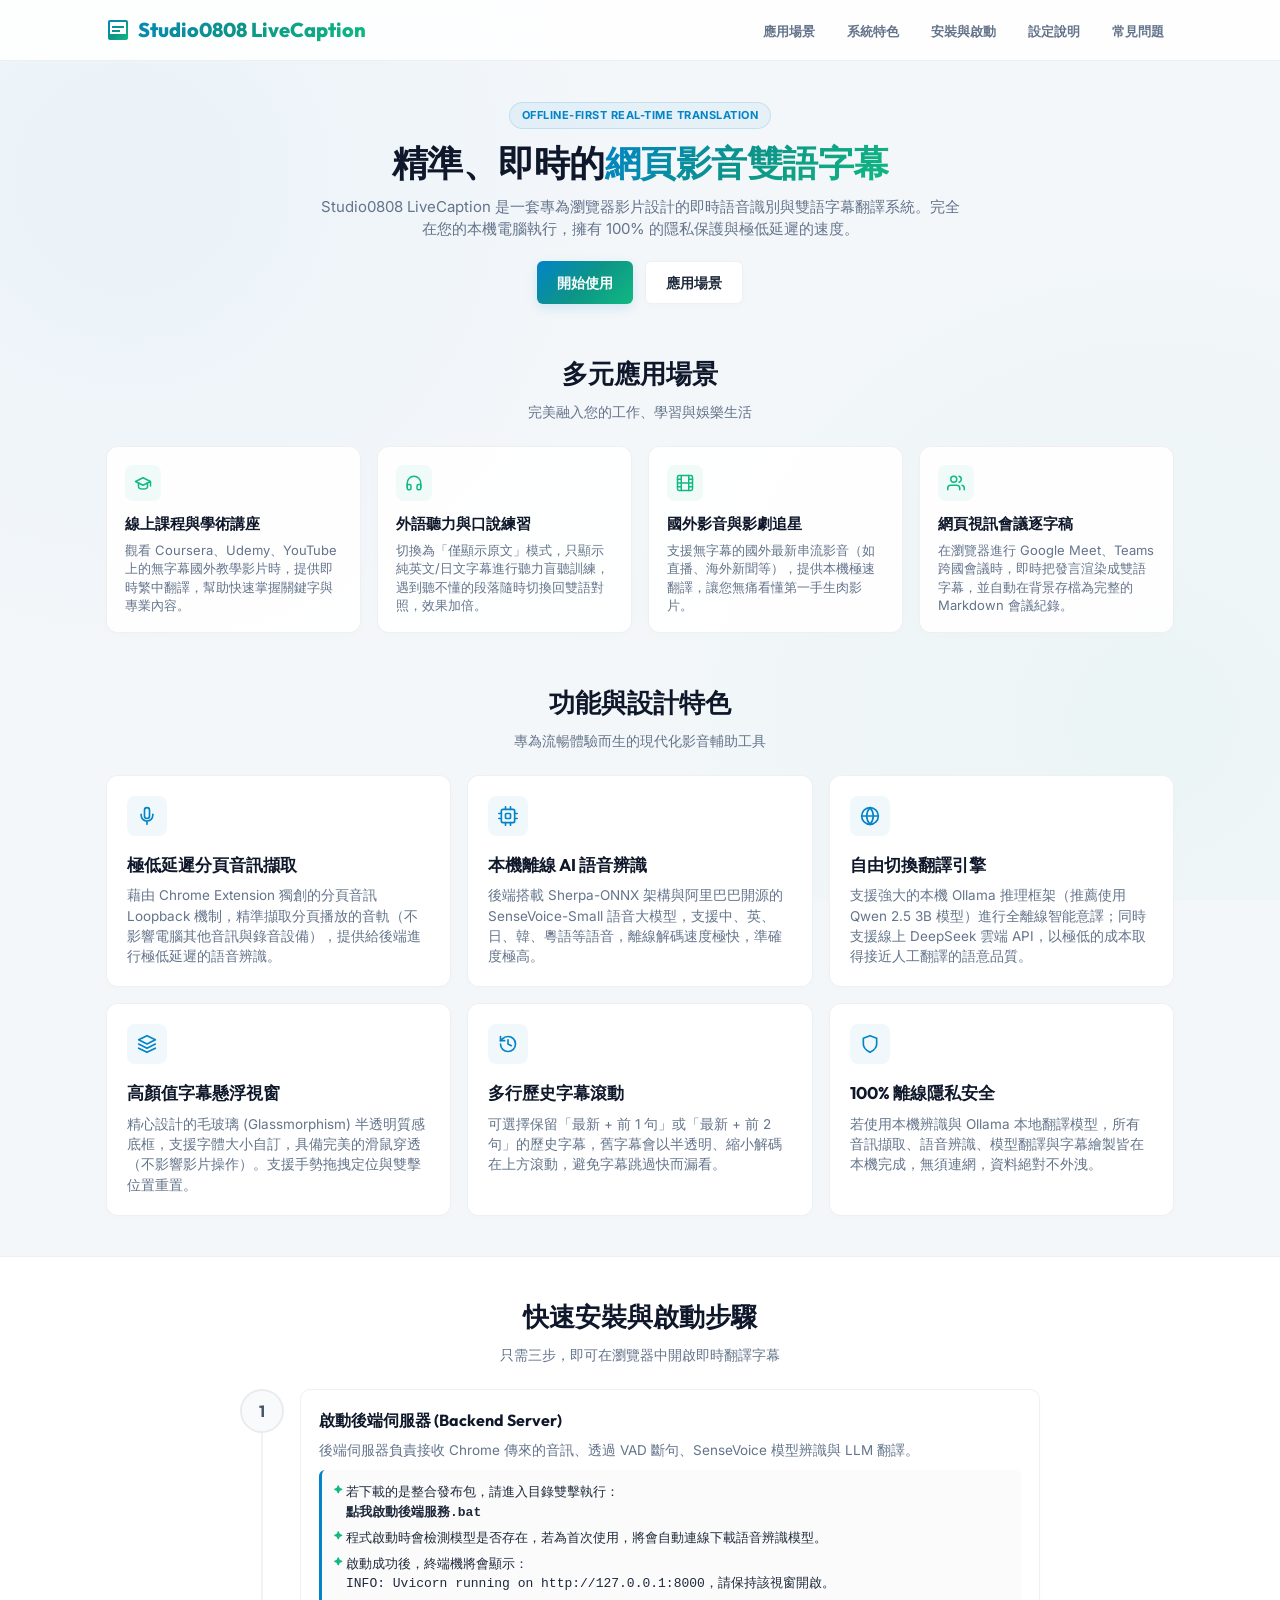
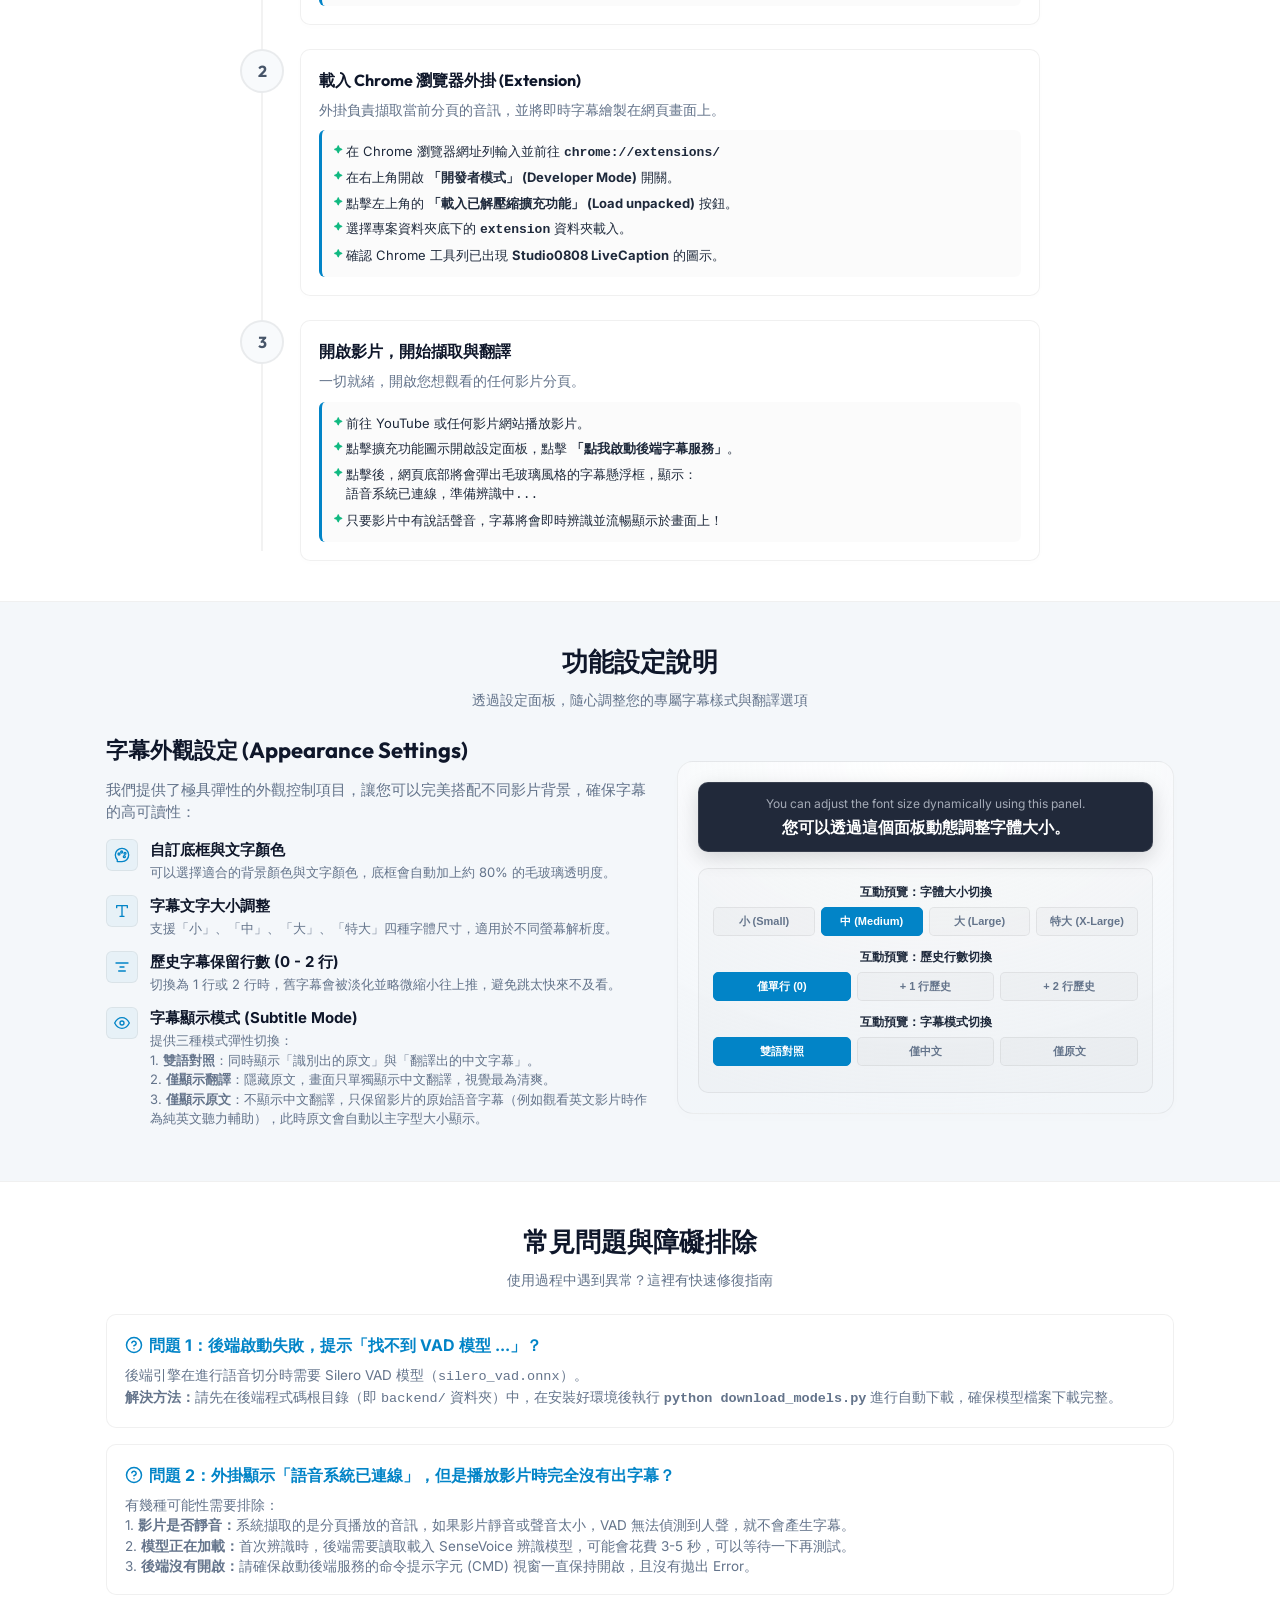
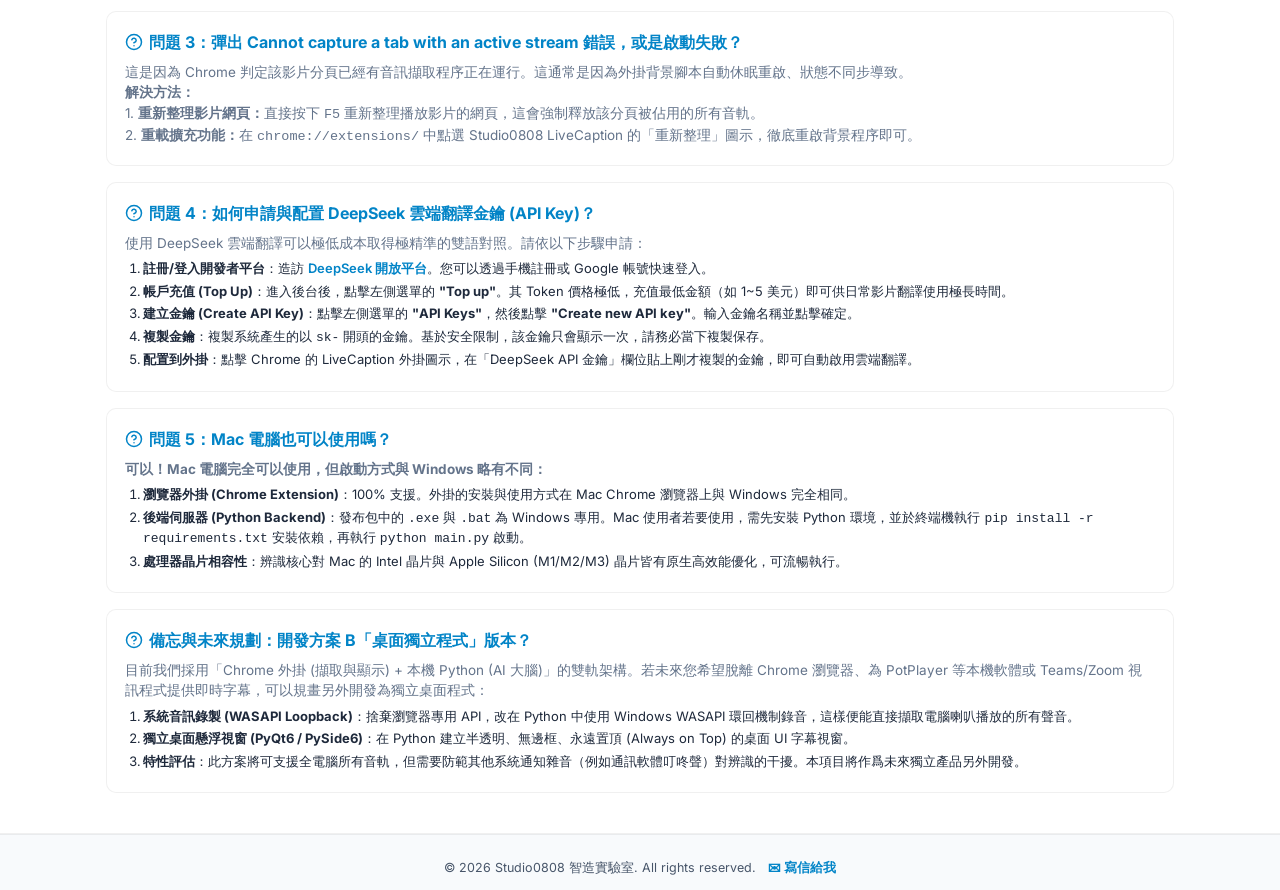
==== backend/docs/index.html @ 874ef21f "docs: add Mac computer support FAQ section to user manual" ====
<!DOCTYPE html>
<html lang="zh-TW">
<head>
  <meta charset="UTF-8">
  <meta name="viewport" content="width=device-width, initial-scale=1.0">
  <title>即時字幕-Studio0808 </title>
  <!-- Colorful Inline SVG Favicon representing speech & play -->
  <link rel="icon" type="image/svg+xml" href="data:image/svg+xml,%3Csvg xmlns='http://www.w3.org/2000/svg' viewBox='0 0 24 24'%3E%3Cdefs%3E%3ClinearGradient id='fav-grad' x1='0%25' y1='0%25' x2='100%25' y2='100%25'%3E%3Cstop offset='0%25' stop-color='%230284c7'/%3E%3Cstop offset='100%25' stop-color='%2310b981'/%3E%3C/linearGradient%3E%3C/defs%3E%3Cpath fill='url(%23fav-grad)' d='M20 2H4c-1.1 0-2 .9-2 2v12c0 1.1.9 2 2 2h14l4 4V4c0-1.1-.9-2-2-2zM8 14H6v-2h2v2zm0-3H6V9h2v2zm0-3H6V6h2v2zm8 6h-6v-2h6v2zm0-3h-6V9h6v2zm0-3h-6V6h6v2z'/%3E%3C/svg%3E">
  <!-- Google Fonts: Inter & Outfit -->
  <link rel="preconnect" href="https://fonts.googleapis.com">
  <link rel="preconnect" href="https://fonts.gstatic.com" crossorigin>
  <link href="https://fonts.googleapis.com/css2?family=Inter:wght@300;400;500;600;700&family=Outfit:wght@400;500;600;700;800&display=swap" rel="stylesheet">
  
  <style>
    :root {
      --bg-primary: #f4f7fa; /* 陽光清新淺灰藍 */
      --bg-secondary: #ffffff; /* 純白背景 */
      --bg-tertiary: #eef2f6; /* 卡片與側欄底色 */
      --text-primary: #1e293b; /* 深石板灰 */
      --text-secondary: #64748b; /* 涼爽灰色 */
      --accent-gradient: linear-gradient(135deg, #0284c7 0%, #0d9488 50%, #10b981 100%); /* 蔚藍到翠綠漸層 */
      --accent-color: #0284c7; /* 蔚藍 */
      --accent-color-light: #10b981; /* 翠綠 */
      --accent-glow: rgba(2, 132, 199, 0.08);
      --glass-bg: rgba(255, 255, 255, 0.9);
      --glass-border: rgba(0, 0, 0, 0.06);
      --font-heading: 'Outfit', 'Inter', -apple-system, BlinkMacSystemFont, sans-serif;
      --font-body: 'Inter', -apple-system, BlinkMacSystemFont, "Segoe UI", Roboto, sans-serif;
      --transition-smooth: all 0.25s cubic-bezier(0.4, 0, 0.2, 1);
    }

    * {
      box-sizing: border-box;
      margin: 0;
      padding: 0;
    }

    html {
      scroll-behavior: smooth;
    }

    body {
      background-color: var(--bg-primary);
      color: var(--text-primary);
      font-family: var(--font-body);
      line-height: 1.5;
      overflow-x: hidden;
      background-image: 
        radial-gradient(circle at 10% 20%, rgba(2, 132, 199, 0.04) 0%, transparent 40%),
        radial-gradient(circle at 90% 80%, rgba(16, 185, 129, 0.04) 0%, transparent 45%);
      background-attachment: fixed;
    }

    /* Custom Scrollbar */
    ::-webkit-scrollbar {
      width: 8px;
    }
    ::-webkit-scrollbar-track {
      background: var(--bg-primary);
    }
    ::-webkit-scrollbar-thumb {
      background: #cbd5e1;
      border-radius: 4px;
    }
    ::-webkit-scrollbar-thumb:hover {
      background: #94a3b8;
    }

    /* Container layout */
    .container {
      max-width: 1100px;
      margin: 0 auto;
      padding: 0 16px;
    }

    /* Header & Navigation */
    header {
      background: rgba(255, 255, 255, 0.85);
      backdrop-filter: blur(12px);
      -webkit-backdrop-filter: blur(12px);
      border-bottom: 1px solid var(--glass-border);
      position: sticky;
      top: 0;
      z-index: 100;
      transition: var(--transition-smooth);
    }

    .nav-wrapper {
      display: flex;
      justify-content: space-between;
      align-items: center;
      height: 60px;
    }

    .logo {
      font-family: var(--font-heading);
      font-size: 20px;
      font-weight: 800;
      background: var(--accent-gradient);
      -webkit-background-clip: text;
      -webkit-text-fill-color: transparent;
      display: flex;
      align-items: center;
      gap: 8px;
    }

    .logo svg {
      width: 24px;
      height: 24px;
      fill: url(#logo-grad);
    }

    nav ul {
      display: flex;
      list-style: none;
      gap: 12px;
    }

    nav a {
      color: var(--text-secondary);
      text-decoration: none;
      font-weight: 600;
      font-size: 13px;
      transition: var(--transition-smooth);
      padding: 6px 10px;
      border-radius: 6px;
    }

    nav a:hover, nav a.active {
      color: var(--text-primary);
      background: rgba(0, 0, 0, 0.04);
    }

    /* Hero Section (More Compact) */
    .hero {
      padding: 40px 0 20px;
      text-align: center;
      position: relative;
    }

    .hero-badge {
      display: inline-block;
      padding: 4px 12px;
      background: rgba(2, 132, 199, 0.06);
      border: 1px solid rgba(2, 132, 199, 0.15);
      border-radius: 100px;
      color: #0284c7;
      font-size: 11px;
      font-weight: 700;
      margin-bottom: 12px;
      text-transform: uppercase;
      letter-spacing: 0.5px;
    }

    .hero h1 {
      font-family: var(--font-heading);
      font-size: 36px;
      font-weight: 800;
      line-height: 1.2;
      margin-bottom: 12px;
      letter-spacing: -0.5px;
      color: #0f172a;
    }

    .hero h1 span {
      background: var(--accent-gradient);
      -webkit-background-clip: text;
      -webkit-text-fill-color: transparent;
    }

    .hero p {
      font-size: 15px;
      color: var(--text-secondary);
      max-width: 650px;
      margin: 0 auto 20px;
    }

    .hero-buttons {
      display: flex;
      justify-content: center;
      gap: 12px;
    }

    .btn {
      display: inline-flex;
      align-items: center;
      gap: 6px;
      padding: 10px 20px;
      border-radius: 6px;
      font-size: 14px;
      font-weight: 600;
      text-decoration: none;
      cursor: pointer;
      transition: var(--transition-smooth);
    }

    .btn-primary {
      background: var(--accent-gradient);
      color: white;
      box-shadow: 0 4px 12px rgba(2, 132, 199, 0.15);
    }

    .btn-primary:hover {
      transform: translateY(-1.5px);
      box-shadow: 0 6px 18px rgba(2, 132, 199, 0.25);
    }

    .btn-secondary {
      background: #ffffff;
      color: var(--text-primary);
      border: 1px solid var(--glass-border);
      box-shadow: 0 2px 8px rgba(0, 0, 0, 0.02);
    }

    .btn-secondary:hover {
      background: var(--bg-tertiary);
      transform: translateY(-1.5px);
    }

    /* Scenarios Section (More Compact) */
    .scenarios-section {
      padding: 30px 0 20px;
    }

    .scenarios-grid {
      display: grid;
      grid-template-columns: repeat(auto-fit, minmax(220px, 1fr));
      gap: 16px;
      margin-top: 20px;
    }

    .scenario-card {
      background: var(--glass-bg);
      border: 1px solid var(--glass-border);
      border-radius: 12px;
      padding: 18px;
      box-shadow: 0 2px 12px rgba(0, 0, 0, 0.01);
      transition: var(--transition-smooth);
    }

    .scenario-card:hover {
      transform: translateY(-3px);
      box-shadow: 0 8px 20px rgba(2, 132, 199, 0.06);
      border-color: rgba(2, 132, 199, 0.15);
    }

    .scenario-icon {
      width: 36px;
      height: 36px;
      background: rgba(16, 185, 129, 0.06);
      color: var(--accent-color-light);
      border-radius: 8px;
      display: flex;
      align-items: center;
      justify-content: center;
      margin-bottom: 12px;
    }

    .scenario-icon svg {
      width: 18px;
      height: 18px;
    }

    .scenario-card h3 {
      font-family: var(--font-heading);
      font-size: 15px;
      font-weight: 700;
      color: #0f172a;
      margin-bottom: 6px;
    }

    .scenario-card p {
      font-size: 13px;
      color: var(--text-secondary);
      line-height: 1.4;
    }

    /* Features Grid (More Compact) */
    .features-section {
      padding: 30px 0 40px;
    }

    .section-title-wrapper {
      text-align: center;
      margin-bottom: 24px;
    }

    .section-title {
      font-family: var(--font-heading);
      font-size: 26px;
      font-weight: 700;
      color: #0f172a;
      margin-bottom: 8px;
    }

    .section-subtitle {
      font-size: 14px;
      color: var(--text-secondary);
      max-width: 600px;
      margin: 0 auto;
    }

    .features-grid {
      display: grid;
      grid-template-columns: repeat(auto-fit, minmax(280px, 1fr));
      gap: 16px;
    }

    .feature-card {
      background: var(--bg-secondary);
      border: 1px solid var(--glass-border);
      border-radius: 12px;
      padding: 20px;
      box-shadow: 0 2px 12px rgba(0, 0, 0, 0.01);
      transition: var(--transition-smooth);
      position: relative;
      overflow: hidden;
    }

    .feature-card::before {
      content: '';
      position: absolute;
      top: 0;
      left: 0;
      width: 100%;
      height: 3px;
      background: var(--accent-gradient);
      opacity: 0;
      transition: var(--transition-smooth);
    }

    .feature-card:hover {
      transform: translateY(-4px);
      border-color: rgba(2, 132, 199, 0.15);
      box-shadow: 0 10px 25px rgba(2, 132, 199, 0.04);
    }

    .feature-card:hover::before {
      opacity: 1;
    }

    .feature-icon-wrapper {
      width: 40px;
      height: 40px;
      border-radius: 8px;
      background: rgba(2, 132, 199, 0.06);
      display: flex;
      align-items: center;
      justify-content: center;
      color: var(--accent-color);
      margin-bottom: 16px;
    }

    .feature-icon-wrapper svg {
      width: 20px;
      height: 20px;
    }

    .feature-card h3 {
      font-family: var(--font-heading);
      font-size: 17px;
      font-weight: 700;
      margin-bottom: 8px;
      color: #0f172a;
    }

    .feature-card p {
      color: var(--text-secondary);
      font-size: 13.5px;
      line-height: 1.5;
    }

    /* Operations Flow & Steps (More Compact) */
    .steps-section {
      background: var(--bg-secondary);
      padding: 40px 0;
      border-top: 1px solid var(--glass-border);
      border-bottom: 1px solid var(--glass-border);
    }

    .steps-flow {
      max-width: 800px;
      margin: 24px auto 0;
      position: relative;
    }

    .steps-flow::before {
      content: '';
      position: absolute;
      left: 21px;
      top: 10px;
      bottom: 10px;
      width: 2px;
      background: rgba(0, 0, 0, 0.05);
    }

    .step-item {
      display: flex;
      gap: 16px;
      margin-bottom: 24px;
      position: relative;
    }

    .step-item:last-child {
      margin-bottom: 0;
    }

    .step-badge {
      width: 44px;
      height: 44px;
      border-radius: 50%;
      background: #f8fafc;
      border: 2px solid var(--glass-border);
      display: flex;
      align-items: center;
      justify-content: center;
      font-family: var(--font-heading);
      font-size: 16px;
      font-weight: 700;
      color: #475569;
      z-index: 2;
      flex-shrink: 0;
      transition: var(--transition-smooth);
    }

    .step-item:hover .step-badge {
      border-color: var(--accent-color);
      color: var(--accent-color);
      background: rgba(2, 132, 199, 0.06);
      box-shadow: 0 0 10px var(--accent-glow);
    }

    .step-content {
      background: var(--glass-bg);
      backdrop-filter: blur(8px);
      border: 1px solid var(--glass-border);
      border-radius: 10px;
      padding: 18px;
      flex-grow: 1;
      box-shadow: 0 2px 10px rgba(0, 0, 0, 0.01);
    }

    .step-content h3 {
      font-family: var(--font-heading);
      font-size: 16px;
      font-weight: 700;
      color: #0f172a;
      margin-bottom: 8px;
      display: flex;
      align-items: center;
      gap: 6px;
    }

    .step-content p {
      color: var(--text-secondary);
      font-size: 13.5px;
      margin-bottom: 10px;
    }

    .step-details {
      background: rgba(0, 0, 0, 0.015);
      border-radius: 6px;
      padding: 12px;
      border-left: 3px solid var(--accent-color);
    }

    .step-details ul {
      list-style-type: none;
    }

    .step-details li {
      font-size: 13px;
      color: var(--text-primary);
      margin-bottom: 6px;
      padding-left: 12px;
      position: relative;
    }

    .step-details li::before {
      content: '✦';
      color: var(--accent-color-light);
      position: absolute;
      left: 0;
      font-size: 9px;
      top: 1px;
    }

    .step-details li:last-child {
      margin-bottom: 0;
    }

    /* Configuration Panel Showcase (More Compact) */
    .config-section {
      padding: 40px 0;
    }

    .config-showcase {
      display: flex;
      flex-wrap: wrap;
      gap: 24px;
      align-items: center;
      margin-top: 24px;
    }

    .config-text {
      flex: 1 1 450px;
    }

    .config-text h3 {
      font-family: var(--font-heading);
      font-size: 22px;
      margin-bottom: 12px;
      color: #0f172a;
    }

    .config-text p {
      color: var(--text-secondary);
      margin-bottom: 16px;
      font-size: 14.5px;
    }

    .config-item {
      display: flex;
      gap: 12px;
      margin-bottom: 12px;
    }

    .config-item-icon {
      width: 32px;
      height: 32px;
      border-radius: 6px;
      background: rgba(2, 132, 199, 0.05);
      border: 1px solid var(--glass-border);
      display: flex;
      align-items: center;
      justify-content: center;
      color: var(--accent-color);
      flex-shrink: 0;
    }

    .config-item-icon svg {
      width: 16px;
      height: 16px;
    }

    .config-item-text h4 {
      font-size: 15px;
      font-weight: 700;
      margin-bottom: 2px;
      color: #0f172a;
    }

    .config-item-text p {
      font-size: 13px;
      color: var(--text-secondary);
      margin-bottom: 0;
    }

    .config-visual {
      flex: 1 1 400px;
      background: radial-gradient(100% 100% at 50% 0%, rgba(255, 255, 255, 0.95) 0%, rgba(240, 244, 248, 0.6) 100%);
      border: 1px solid var(--glass-border);
      border-radius: 16px;
      padding: 20px;
      position: relative;
      box-shadow: 0 4px 15px rgba(0, 0, 0, 0.01);
      width: 100%;
    }

    /* Mock Subtitle Window Demo */
    .mock-caption-window {
      background: rgba(15, 23, 42, 0.92);
      border: 1px solid rgba(255, 255, 255, 0.1);
      border-radius: 10px;
      padding: 12px 16px;
      text-align: center;
      box-shadow: 0 6px 20px rgba(0, 0, 0, 0.15);
      margin-bottom: 16px;
      max-width: 100%;
    }

    .mock-line {
      margin-bottom: 6px;
    }
    
    .mock-line:last-child {
      margin-bottom: 0;
    }

    .mock-line.history {
      opacity: 0.45;
      transform: scale(0.94);
    }

    .mock-raw {
      font-size: 12px;
      color: rgba(220, 225, 235, 0.7);
      margin-bottom: 2px;
    }

    .mock-zh {
      font-size: 15px;
      color: #38bdf8;
      font-weight: 700;
    }

    .mock-zh-latest {
      font-size: 16px;
      color: #ffffff;
      font-weight: 700;
    }

    /* Interactive Size Demo Control */
    .interactive-demo {
      background: rgba(0, 0, 0, 0.015);
      border: 1px solid var(--glass-border);
      border-radius: 10px;
      padding: 14px;
    }

    .interactive-controls {
      display: flex;
      justify-content: space-between;
      margin-bottom: 12px;
      gap: 6px;
    }

    .demo-btn {
      flex: 1;
      padding: 6px;
      border: 1px solid var(--glass-border);
      background: rgba(0, 0, 0, 0.02);
      color: var(--text-secondary);
      border-radius: 5px;
      cursor: pointer;
      font-size: 11px;
      font-weight: 600;
      transition: var(--transition-smooth);
    }

    .demo-btn.active, .demo-btn:hover {
      background: var(--accent-color);
      color: white;
      border-color: var(--accent-color);
    }

    /* Troubleshooting section (More Compact) */
    .faq-section {
      background: var(--bg-secondary);
      padding: 40px 0;
      border-top: 1px solid var(--glass-border);
      border-bottom: 1px solid var(--glass-border);
    }

    .faq-grid {
      display: grid;
      grid-template-columns: 1fr;
      gap: 16px;
      margin-top: 24px;
    }

    .faq-card {
      background: var(--glass-bg);
      border: 1px solid var(--glass-border);
      border-radius: 10px;
      padding: 18px;
      transition: var(--transition-smooth);
    }

    .faq-card:hover {
      border-color: rgba(2, 132, 199, 0.2);
    }

    .faq-card h4 {
      font-size: 16px;
      font-weight: 700;
      margin-bottom: 8px;
      color: var(--accent-color);
      display: flex;
      align-items: center;
      gap: 6px;
    }

    .faq-card p {
      color: var(--text-secondary);
      font-size: 13.5px;
      line-height: 1.5;
    }

    .faq-card ol {
      margin-left: 18px;
      margin-top: 6px;
      font-size: 13px;
      color: var(--text-primary);
    }

    .faq-card ol li {
      margin-bottom: 3px;
    }

    .alert-box {
      margin-top: 8px;
      padding: 10px 14px;
      border-radius: 4px;
      background: rgba(239, 68, 68, 0.04);
      border: 1px solid rgba(239, 68, 68, 0.12);
      font-size: 12.5px;
      color: #dc2626;
    }

    /* Footer (Centered & Clean) */
    footer {
      padding: 24px 0;
      text-align: center;
      border-top: 1px solid var(--glass-border);
      color: var(--text-secondary);
      font-size: 12.5px;
      background: #f8fafc;
    }

    footer p {
      margin-bottom: 4px;
      color: #475569;
    }

    /* Responsive adjustments for Mobile & Tablet */
    @media (max-width: 768px) {
      .hero {
        padding: 30px 0 10px;
      }
      .hero h1 {
        font-size: 28px;
      }
      .hero p {
        font-size: 14px;
      }
      .nav-wrapper {
        flex-direction: column;
        height: auto;
        padding: 12px 0;
        gap: 10px;
      }
      nav ul {
        flex-wrap: wrap;
        justify-content: center;
        gap: 6px;
      }
      nav a {
        padding: 4px 8px;
        font-size: 12px;
      }
      .step-item {
        flex-direction: column;
        gap: 12px;
      }
      .steps-flow::before {
        display: none;
      }
      .step-badge {
        align-self: flex-start;
        width: 36px;
        height: 36px;
        font-size: 14px;
      }
      .feature-card, .scenario-card {
        padding: 16px;
      }
      .config-showcase {
        flex-direction: column;
        align-items: stretch;
      }
      .interactive-controls {
        flex-wrap: wrap;
      }
      .demo-btn {
        flex: 1 1 calc(50% - 4px);
        margin-bottom: 4px;
      }
    }

    @media (max-width: 480px) {
      .hero-buttons {
        flex-direction: column;
        align-items: stretch;
        gap: 8px;
        max-width: 280px;
        margin: 0 auto;
      }
      .btn {
        justify-content: center;
      }
      .demo-btn {
        flex: 1 1 100%;
      }
    }
  </style>
</head>
<body>

  <!-- SVG gradient definition -->
  <svg style="position: absolute; width: 0; height: 0;" aria-hidden="true" focusable="false">
    <defs>
      <linearGradient id="logo-grad" x1="0%" y1="0%" x2="100%" y2="100%">
        <stop offset="0%" stop-color="#0284c7" />
        <stop offset="50%" stop-color="#0d9488" />
        <stop offset="100%" stop-color="#10b981" />
      </linearGradient>
    </defs>
  </svg>

  <header>
    <div class="container nav-wrapper">
      <div class="logo">
        <!-- Caption Icon -->
        <svg viewBox="0 0 24 24">
          <path d="M20,2H4C2.9,2,2,2.9,2,4v16c0,1.1,0.9,2,2,2h16c1.1,0,2-0.9,2-2V4C22,2.9,21.1,2,20,2z M20,16H4V4h16V16z M6,12h8v2H6V12z M6,8h12v2H6V8z"/>
        </svg>
        <span>Studio0808 LiveCaption</span>
      </div>
      <nav>
        <ul>
          <li><a href="#scenarios">應用場景</a></li>
          <li><a href="#features">系統特色</a></li>
          <li><a href="#steps">安裝與啟動</a></li>
          <li><a href="#config">設定說明</a></li>
          <li><a href="#troubleshooting">常見問題</a></li>
        </ul>
      </nav>
    </div>
  </header>

  <!-- Hero Section -->
  <section class="hero">
    <div class="container">
      <div class="hero-badge">OFFLINE-FIRST REAL-TIME TRANSLATION</div>
      <h1>精準、即時的<span>網頁影音雙語字幕</span></h1>
      <p>Studio0808 LiveCaption 是一套專為瀏覽器影片設計的即時語音識別與雙語字幕翻譯系統。完全在您的本機電腦執行，擁有 100% 的隱私保護與極低延遲的速度。</p>
      <div class="hero-buttons">
        <a href="#steps" class="btn btn-primary">開始使用</a>
        <a href="#scenarios" class="btn btn-secondary">應用場景</a>
      </div>
    </div>
  </section>

  <!-- Scenarios Section -->
  <section id="scenarios" class="scenarios-section">
    <div class="container">
      <div class="section-title-wrapper">
        <h2 class="section-title">多元應用場景</h2>
        <p class="section-subtitle">完美融入您的工作、學習與娛樂生活</p>
      </div>
      
      <div class="scenarios-grid">
        <!-- Scenario 1 -->
        <div class="scenario-card">
          <div class="scenario-icon">
            <svg viewBox="0 0 24 24" fill="none" stroke="currentColor" stroke-width="2" stroke-linecap="round" stroke-linejoin="round">
              <path d="M22 10v6M2 10l10-5 10 5-10 5z"/>
              <path d="M6 12v5c0 2 2 3 6 3s6-1 6-3v-5"/>
            </svg>
          </div>
          <h3>線上課程與學術講座</h3>
          <p>觀看 Coursera、Udemy、YouTube 上的無字幕國外教學影片時，提供即時繁中翻譯，幫助快速掌握關鍵字與專業內容。</p>
        </div>

        <!-- Scenario 2 -->
        <div class="scenario-card">
          <div class="scenario-icon">
            <svg viewBox="0 0 24 24" fill="none" stroke="currentColor" stroke-width="2" stroke-linecap="round" stroke-linejoin="round">
              <path d="M3 18v-6a9 9 0 0 1 18 0v6"/>
              <path d="M21 19a2 2 0 0 1-2 2h-1a2 2 0 0 1-2-2v-3a2 2 0 0 1 2-2h3zM3 19a2 2 0 0 0 2 2h1a2 2 0 0 0 2-2v-3a2 2 0 0 0-2-2H3z"/>
            </svg>
          </div>
          <h3>外語聽力與口說練習</h3>
          <p>切換為「僅顯示原文」模式，只顯示純英文/日文字幕進行聽力盲聽訓練，遇到聽不懂的段落隨時切換回雙語對照，效果加倍。</p>
        </div>

        <!-- Scenario 3 -->
        <div class="scenario-card">
          <div class="scenario-icon">
            <svg viewBox="0 0 24 24" fill="none" stroke="currentColor" stroke-width="2" stroke-linecap="round" stroke-linejoin="round">
              <rect x="2" y="2" width="20" height="20" rx="2.18" ry="2.18"/>
              <line x1="7" y1="2" x2="7" y2="22"/>
              <line x1="17" y1="2" x2="17" y2="22"/>
              <line x1="2" y1="12" x2="22" y2="12"/>
              <line x1="2" y1="7" x2="7" y2="7"/>
              <line x1="2" y1="17" x2="7" y2="17"/>
              <line x1="17" y1="17" x2="22" y2="17"/>
              <line x1="17" y1="7" x2="22" y2="7"/>
            </svg>
          </div>
          <h3>國外影音與影劇追星</h3>
          <p>支援無字幕的國外最新串流影音（如直播、海外新聞等），提供本機極速翻譯，讓您無痛看懂第一手生肉影片。</p>
        </div>

        <!-- Scenario 4 -->
        <div class="scenario-card">
          <div class="scenario-icon">
            <svg viewBox="0 0 24 24" fill="none" stroke="currentColor" stroke-width="2" stroke-linecap="round" stroke-linejoin="round">
              <path d="M17 21v-2a4 4 0 0 0-4-4H5a4 4 0 0 0-4 4v2"/>
              <circle cx="9" cy="7" r="4"/>
              <path d="M23 21v-2a4 4 0 0 0-3-3.87"/>
              <path d="M16 3.13a4 4 0 0 1 0 7.75"/>
            </svg>
          </div>
          <h3>網頁視訊會議逐字稿</h3>
          <p>在瀏覽器進行 Google Meet、Teams 跨國會議時，即時把發言渲染成雙語字幕，並自動在背景存檔為完整的 Markdown 會議紀錄。</p>
        </div>
      </div>
    </div>
  </section>

  <!-- Features Section -->
  <section id="features" class="features-section">
    <div class="container">
      <div class="section-title-wrapper">
        <h2 class="section-title">功能與設計特色</h2>
        <p class="section-subtitle">專為流暢體驗而生的現代化影音輔助工具</p>
      </div>

      <div class="features-grid">
        <!-- Feature 1 -->
        <div class="feature-card">
          <div class="feature-icon-wrapper">
            <svg viewBox="0 0 24 24" fill="none" stroke="currentColor" stroke-width="2" stroke-linecap="round" stroke-linejoin="round">
              <path d="M12 2a3 3 0 0 0-3 3v7a3 3 0 0 0 6 0V5a3 3 0 0 0-3-3Z"/>
              <path d="M19 10v1a7 7 0 0 1-14 0v-1"/>
              <line x1="12" x2="12" y1="19" y2="22"/>
            </svg>
          </div>
          <h3>極低延遲分頁音訊擷取</h3>
          <p>藉由 Chrome Extension 獨創的分頁音訊 Loopback 機制，精準擷取分頁播放的音軌（不影響電腦其他音訊與錄音設備），提供給後端進行極低延遲的語音辨識。</p>
        </div>

        <!-- Feature 2 -->
        <div class="feature-card">
          <div class="feature-icon-wrapper">
            <svg viewBox="0 0 24 24" fill="none" stroke="currentColor" stroke-width="2">
              <rect x="4" y="4" width="16" height="16" rx="2" stroke-linecap="round" stroke-linejoin="round"/>
              <rect x="9" y="9" width="6" height="6" rx="1" stroke-linecap="round" stroke-linejoin="round"/>
              <path d="M9 1v3M15 1v3M9 20v3M15 20v3M20 9h3M20 15h3M1 9h3M1 15h3" stroke-linecap="round"/>
            </svg>
          </div>
          <h3>本機離線 AI 語音辨識</h3>
          <p>後端搭載 Sherpa-ONNX 架構與阿里巴巴開源的 SenseVoice-Small 語音大模型，支援中、英、日、韓、粵語等語音，離線解碼速度極快，準確度極高。</p>
        </div>

        <!-- Feature 3 -->
        <div class="feature-card">
          <div class="feature-icon-wrapper">
            <svg viewBox="0 0 24 24" fill="none" stroke="currentColor" stroke-width="2" stroke-linecap="round" stroke-linejoin="round">
              <circle cx="12" cy="12" r="10"/>
              <line x1="2" x2="22" y1="12" y2="12"/>
              <path d="M12 2a15.3 15.3 0 0 1 4 10 15.3 15.3 0 0 1-4 10 15.3 15.3 0 0 1-4-10 15.3 15.3 0 0 1 4-10z"/>
            </svg>
          </div>
          <h3>自由切換翻譯引擎</h3>
          <p>支援強大的本機 Ollama 推理框架（推薦使用 Qwen 2.5 3B 模型）進行全離線智能意譯；同時支援線上 DeepSeek 雲端 API，以極低的成本取得接近人工翻譯的語意品質。</p>
        </div>

        <!-- Feature 4 -->
        <div class="feature-card">
          <div class="feature-icon-wrapper">
            <svg viewBox="0 0 24 24" fill="none" stroke="currentColor" stroke-width="2" stroke-linecap="round" stroke-linejoin="round">
              <polygon points="12 2 2 7 12 12 22 7 12 2"/>
              <polyline points="2 17 12 22 22 17"/>
              <polyline points="2 12 12 17 22 12"/>
            </svg>
          </div>
          <h3>高顏值字幕懸浮視窗</h3>
          <p>精心設計的毛玻璃 (Glassmorphism) 半透明質感底框，支援字體大小自訂，具備完美的滑鼠穿透（不影響影片操作）。支援手勢拖拽定位與雙擊位置重置。</p>
        </div>

        <!-- Feature 5 -->
        <div class="feature-card">
          <div class="feature-icon-wrapper">
            <svg viewBox="0 0 24 24" fill="none" stroke="currentColor" stroke-width="2" stroke-linecap="round" stroke-linejoin="round">
              <path d="M3 12a9 9 0 1 0 9-9 9.75 9.75 0 0 0-6.74 2.74L3 8"/>
              <path d="M3 3v5h5"/>
              <path d="M12 7v5l4 2"/>
            </svg>
          </div>
          <h3>多行歷史字幕滾動</h3>
          <p>可選擇保留「最新 + 前 1 句」或「最新 + 前 2 句」的歷史字幕，舊字幕會以半透明、縮小解碼在上方滾動，避免字幕跳過快而漏看。</p>
        </div>

        <!-- Feature 6 -->
        <div class="feature-card">
          <div class="feature-icon-wrapper">
            <svg viewBox="0 0 24 24" fill="none" stroke="currentColor" stroke-width="2" stroke-linecap="round" stroke-linejoin="round">
              <path d="M12 22s8-4 8-10V5l-8-3-8 3v7c0 6 8 10 8 10z"/>
            </svg>
          </div>
          <h3>100% 離線隱私安全</h3>
          <p>若使用本機辨識與 Ollama 本地翻譯模型，所有音訊擷取、語音辨識、模型翻譯與字幕繪製皆在本機完成，無須連網，資料絕對不外洩。</p>
        </div>
      </div>
    </div>
  </section>

  <!-- Steps Section -->
  <section id="steps" class="steps-section">
    <div class="container">
      <div class="section-title-wrapper">
        <h2 class="section-title">快速安裝與啟動步驟</h2>
        <p class="section-subtitle">只需三步，即可在瀏覽器中開啟即時翻譯字幕</p>
      </div>

      <div class="steps-flow">
        <!-- Step 1 -->
        <div class="step-item">
          <div class="step-badge">1</div>
          <div class="step-content">
            <h3>啟動後端伺服器 (Backend Server)</h3>
            <p>後端伺服器負責接收 Chrome 傳來的音訊、透過 VAD 斷句、SenseVoice 模型辨識與 LLM 翻譯。</p>
            <div class="step-details">
              <ul>
                <li>若下載的是整合發布包，請進入目錄雙擊執行：<br><strong><code>點我啟動後端服務.bat</code></strong></li>
                <li>程式啟動時會檢測模型是否存在，若為首次使用，將會自動連線下載語音辨識模型。</li>
                <li>啟動成功後，終端機將會顯示：<br><code>INFO: Uvicorn running on http://127.0.0.1:8000</code>，請保持該視窗開啟。</li>
              </ul>
            </div>
          </div>
        </div>

        <!-- Step 2 -->
        <div class="step-item">
          <div class="step-badge">2</div>
          <div class="step-content">
            <h3>載入 Chrome 瀏覽器外掛 (Extension)</h3>
            <p>外掛負責擷取當前分頁的音訊，並將即時字幕繪製在網頁畫面上。</p>
            <div class="step-details">
              <ul>
                <li>在 Chrome 瀏覽器網址列輸入並前往 <strong><code>chrome://extensions/</code></strong></li>
                <li>在右上角開啟 <strong>「開發者模式」 (Developer Mode)</strong> 開關。</li>
                <li>點擊左上角的 <strong>「載入已解壓縮擴充功能」 (Load unpacked)</strong> 按鈕。</li>
                <li>選擇專案資料夾底下的 <strong><code>extension</code></strong> 資料夾載入。</li>
                <li>確認 Chrome 工具列已出現 <strong>Studio0808 LiveCaption</strong> 的圖示。</li>
              </ul>
            </div>
          </div>
        </div>

        <!-- Step 3 -->
        <div class="step-item">
          <div class="step-badge">3</div>
          <div class="step-content">
            <h3>開啟影片，開始擷取與翻譯</h3>
            <p>一切就緒，開啟您想觀看的任何影片分頁。</p>
            <div class="step-details">
              <ul>
                <li>前往 YouTube 或任何影片網站播放影片。</li>
                <li>點擊擴充功能圖示開啟設定面板，點擊 <strong>「點我啟動後端字幕服務」</strong>。</li>
                <li>點擊後，網頁底部將會彈出毛玻璃風格的字幕懸浮框，顯示：<br><code>語音系統已連線，準備辨識中...</code></li>
                <li>只要影片中有說話聲音，字幕將會即時辨識並流暢顯示於畫面上！</li>
              </ul>
            </div>
          </div>
        </div>
      </div>
    </div>
  </section>

  <!-- Configuration Guide -->
  <section id="config" class="config-section">
    <div class="container">
      <div class="section-title-wrapper">
        <h2 class="section-title">功能設定說明</h2>
        <p class="section-subtitle">透過設定面板，隨心調整您的專屬字幕樣式與翻譯選項</p>
      </div>

      <div class="config-showcase">
        <div class="config-text">
          <h3>字幕外觀設定 (Appearance Settings)</h3>
          <p>我們提供了極具彈性的外觀控制項目，讓您可以完美搭配不同影片背景，確保字幕的高可讀性：</p>
          
          <div class="config-item">
            <div class="config-item-icon">
              <svg width="20" height="20" viewBox="0 0 24 24" fill="none" stroke="currentColor" stroke-width="2" stroke-linecap="round" stroke-linejoin="round">
                <path d="M12 22C17.5228 22 22 17.5228 22 12C22 6.47715 17.5228 2 12 2C6.47715 2 2 6.47715 2 12C2 14.7255 3.09032 17.1962 4.85857 19C5.03444 19.1759 5.09763 19.4328 5.02106 19.6723C4.85764 20.1837 4.77 20.7258 4.77 21.28C4.77 21.6776 5.09236 22 5.49 22H12Z"/>
                <circle cx="7.5" cy="10.5" r="1.5"/>
                <circle cx="11.5" cy="7.5" r="1.5"/>
                <circle cx="16.5" cy="9.5" r="1.5"/>
                <circle cx="15.5" cy="14.5" r="1.5"/>
              </svg>
            </div>
            <div class="config-item-text">
              <h4>自訂底框與文字顏色</h4>
              <p>可以選擇適合的背景顏色與文字顏色，底框會自動加上約 80% 的毛玻璃透明度。</p>
            </div>
          </div>

          <div class="config-item">
            <div class="config-item-icon">
              <svg width="20" height="20" viewBox="0 0 24 24" fill="none" stroke="currentColor" stroke-width="2" stroke-linecap="round" stroke-linejoin="round">
                <polyline points="4 7 4 4 20 4 20 7"/>
                <line x1="9" x2="15" y1="20" y2="20"/>
                <line x1="12" x2="12" y1="4" y2="20"/>
              </svg>
            </div>
            <div class="config-item-text">
              <h4>字幕文字大小調整</h4>
              <p>支援「小」、「中」、「大」、「特大」四種字體尺寸，適用於不同螢幕解析度。</p>
            </div>
          </div>

          <div class="config-item">
            <div class="config-item-icon">
              <svg width="20" height="20" viewBox="0 0 24 24" fill="none" stroke="currentColor" stroke-width="2" stroke-linecap="round" stroke-linejoin="round">
                <line x1="21" x2="3" y1="6" y2="6"/>
                <line x1="15" x2="9" y1="12" y2="12"/>
                <line x1="17" x2="7" y1="18" y2="18"/>
              </svg>
            </div>
            <div class="config-item-text">
              <h4>歷史字幕保留行數 (0 - 2 行)</h4>
              <p>切換為 1 行或 2 行時，舊字幕會被淡化並略微縮小往上推，避免跳太快來不及看。</p>
            </div>
          </div>

          <div class="config-item">
            <div class="config-item-icon">
              <svg width="20" height="20" viewBox="0 0 24 24" fill="none" stroke="currentColor" stroke-width="2" stroke-linecap="round" stroke-linejoin="round">
                <path d="M1 12s4-8 11-8 11 8 11 8-4 8-11 8-11-8-11-8z"/>
                <circle cx="12" cy="12" r="3"/>
              </svg>
            </div>
            <div class="config-item-text">
              <h4>字幕顯示模式 (Subtitle Mode)</h4>
              <p>提供三種模式彈性切換：<br>
                1. <strong>雙語對照</strong>：同時顯示「識別出的原文」與「翻譯出的中文字幕」。<br>
                2. <strong>僅顯示翻譯</strong>：隱藏原文，畫面只單獨顯示中文翻譯，視覺最為清爽。<br>
                3. <strong>僅顯示原文</strong>：不顯示中文翻譯，只保留影片的原始語音字幕（例如觀看英文影片時作為純英文聽力輔助），此時原文會自動以主字型大小顯示。</p>
            </div>
          </div>
        </div>

        <div class="config-visual">
          <div class="mock-caption-window" id="demo-caption-container">
            <div class="mock-line history" id="demo-line-hist-2" style="display: none;">
              <div class="mock-raw" id="demo-line-hist-2-raw">In this tutorial, we will learn how it works.</div>
              <div class="mock-zh" id="demo-line-hist-2-zh">在這個教學中，我們將學習它是如何運作的。</div>
            </div>
            <div class="mock-line history" id="demo-line-hist-1" style="display: none;">
              <div class="mock-raw" id="demo-line-hist-1-raw">Real-time local AI translation is very convenient.</div>
              <div class="mock-zh" id="demo-line-hist-1-zh">即時本機 AI 翻譯非常方便。</div>
            </div>
            <div class="mock-line">
              <div class="mock-raw" id="demo-line-latest-raw">You can adjust the font size dynamically using this panel.</div>
              <div class="mock-zh-latest" id="demo-line-latest-zh">您可以透過這個面板動態調整字體大小。</div>
            </div>
          </div>

          <!-- Interactive Control Demo -->
          <div class="interactive-demo">
            <div style="font-size: 12px; font-weight: 600; margin-bottom: 6px; text-align: center;">互動預覽：字體大小切換</div>
            <div class="interactive-controls">
              <button class="demo-btn" onclick="changeDemoSize('small')">小 (Small)</button>
              <button class="demo-btn active" onclick="changeDemoSize('medium')">中 (Medium)</button>
              <button class="demo-btn" onclick="changeDemoSize('large')">大 (Large)</button>
              <button class="demo-btn" onclick="changeDemoSize('xlarge')">特大 (X-Large)</button>
            </div>
            
            <div style="font-size: 12px; font-weight: 600; margin-bottom: 6px; text-align: center;">互動預覽：歷史行數切換</div>
            <div class="interactive-controls">
              <button class="demo-btn active" onclick="changeDemoHistory(0)">僅單行 (0)</button>
              <button class="demo-btn" onclick="changeDemoHistory(1)">+ 1 行歷史</button>
              <button class="demo-btn" onclick="changeDemoHistory(2)">+ 2 行歷史</button>
            </div>

            <div style="font-size: 12px; font-weight: 600; margin-bottom: 6px; text-align: center;">互動預覽：字幕模式切換</div>
            <div class="interactive-controls">
              <button class="demo-btn active" onclick="changeDemoMode('bilingual')">雙語對照</button>
              <button class="demo-btn" onclick="changeDemoMode('translation')">僅中文</button>
              <button class="demo-btn" onclick="changeDemoMode('raw')">僅原文</button>
            </div>
          </div>
        </div>
      </div>
    </div>
  </section>

  <!-- Troubleshooting -->
  <section id="troubleshooting" class="faq-section">
    <div class="container">
      <div class="section-title-wrapper">
        <h2 class="section-title">常見問題與障礙排除</h2>
        <p class="section-subtitle">使用過程中遇到異常？這裡有快速修復指南</p>
      </div>

      <div class="faq-grid">
        <!-- Q1 -->
        <div class="faq-card">
          <h4>
            <svg width="18" height="18" viewBox="0 0 24 24" fill="none" stroke="currentColor" stroke-width="2" stroke-linecap="round" stroke-linejoin="round"><circle cx="12" cy="12" r="10"/><path d="M9.09 9a3 3 0 0 1 5.83 1c0 2-3 3-3 3"/><line x1="12" x2="12.01" y1="17" y2="17"/></svg>
            問題 1：後端啟動失敗，提示「找不到 VAD 模型 ...」？
          </h4>
          <p>
            後端引擎在進行語音切分時需要 Silero VAD 模型（<code>silero_vad.onnx</code>）。<br>
            <strong>解決方法：</strong>請先在後端程式碼根目錄（即 <code>backend/</code> 資料夾）中，在安裝好環境後執行 <strong><code>python download_models.py</code></strong> 進行自動下載，確保模型檔案下載完整。
          </p>
        </div>

        <!-- Q2 -->
        <div class="faq-card">
          <h4>
            <svg width="18" height="18" viewBox="0 0 24 24" fill="none" stroke="currentColor" stroke-width="2" stroke-linecap="round" stroke-linejoin="round"><circle cx="12" cy="12" r="10"/><path d="M9.09 9a3 3 0 0 1 5.83 1c0 2-3 3-3 3"/><line x1="12" x2="12.01" y1="17" y2="17"/></svg>
            問題 2：外掛顯示「語音系統已連線」，但是播放影片時完全沒有出字幕？
          </h4>
          <p>
            有幾種可能性需要排除：<br>
            1. <strong>影片是否靜音：</strong>系統擷取的是分頁播放的音訊，如果影片靜音或聲音太小，VAD 無法偵測到人聲，就不會產生字幕。<br>
            2. <strong>模型正在加載：</strong>首次辨識時，後端需要讀取載入 SenseVoice 辨識模型，可能會花費 3-5 秒，可以等待一下再測試。<br>
            3. <strong>後端沒有開啟：</strong>請確保啟動後端服務的命令提示字元 (CMD) 視窗一直保持開啟，且沒有拋出 Error。
          </p>
        </div>

        <!-- Q3 -->
        <div class="faq-card">
          <h4>
            <svg width="18" height="18" viewBox="0 0 24 24" fill="none" stroke="currentColor" stroke-width="2" stroke-linecap="round" stroke-linejoin="round"><circle cx="12" cy="12" r="10"/><path d="M9.09 9a3 3 0 0 1 5.83 1c0 2-3 3-3 3"/><line x1="12" x2="12.01" y1="17" y2="17"/></svg>
            問題 3：彈出 Cannot capture a tab with an active stream 錯誤，或是啟動失敗？
          </h4>
          <p>
            這是因為 Chrome 判定該影片分頁已經有音訊擷取程序正在運行。這通常是因為外掛背景腳本自動休眠重啟、狀態不同步導致。<br>
            <strong>解決方法：</strong><br>
            1. <strong>重新整理影片網頁：</strong>直接按下 <code>F5</code> 重新整理播放影片的網頁，這會強制釋放該分頁被佔用的所有音軌。<br>
            2. <strong>重載擴充功能：</strong>在 <code>chrome://extensions/</code> 中點選 Studio0808 LiveCaption 的「重新整理」圖示，徹底重啟背景程序即可。
          </p>
        </div>

        <!-- Q4 -->
        <div class="faq-card">
          <h4>
            <svg width="18" height="18" viewBox="0 0 24 24" fill="none" stroke="currentColor" stroke-width="2" stroke-linecap="round" stroke-linejoin="round"><circle cx="12" cy="12" r="10"/><path d="M9.09 9a3 3 0 0 1 5.83 1c0 2-3 3-3 3"/><line x1="12" x2="12.01" y1="17" y2="17"/></svg>
            問題 4：如何申請與配置 DeepSeek 雲端翻譯金鑰 (API Key)？
          </h4>
          <p>
            使用 DeepSeek 雲端翻譯可以極低成本取得極精準的雙語對照。請依以下步驟申請：
          </p>
          <ol>
            <li><strong>註冊/登入開發者平台</strong>：造訪 <a href="https://platform.deepseek.com/" target="_blank" style="color:#0284c7; text-decoration:none; font-weight:600;">DeepSeek 開放平台</a>。您可以透過手機註冊或 Google 帳號快速登入。</li>
            <li><strong>帳戶充值 (Top Up)</strong>：進入後台後，點擊左側選單的 <strong>"Top up"</strong>。其 Token 價格極低，充值最低金額（如 1~5 美元）即可供日常影片翻譯使用極長時間。</li>
            <li><strong>建立金鑰 (Create API Key)</strong>：點擊左側選單的 <strong>"API Keys"</strong>，然後點擊 <strong>"Create new API key"</strong>。輸入金鑰名稱並點擊確定。</li>
            <li><strong>複製金鑰</strong>：複製系統產生的以 <code>sk-</code> 開頭的金鑰。基於安全限制，該金鑰只會顯示一次，請務必當下複製保存。</li>
            <li><strong>配置到外掛</strong>：點擊 Chrome 的 LiveCaption 外掛圖示，在「DeepSeek API 金鑰」欄位貼上剛才複製的金鑰，即可自動啟用雲端翻譯。</li>
          </ol>
        </div>

        <!-- Q5 (Mac Support) -->
        <div class="faq-card">
          <h4>
            <svg width="18" height="18" viewBox="0 0 24 24" fill="none" stroke="currentColor" stroke-width="2" stroke-linecap="round" stroke-linejoin="round"><circle cx="12" cy="12" r="10"/><path d="M9.09 9a3 3 0 0 1 5.83 1c0 2-3 3-3 3"/><line x1="12" x2="12.01" y1="17" y2="17"/></svg>
            問題 5：Mac 電腦也可以使用嗎？
          </h4>
          <p>
            <strong>可以！Mac 電腦完全可以使用，但啟動方式與 Windows 略有不同：</strong>
          </p>
          <ol>
            <li><strong>瀏覽器外掛 (Chrome Extension)</strong>：100% 支援。外掛的安裝與使用方式在 Mac Chrome 瀏覽器上與 Windows 完全相同。</li>
            <li><strong>後端伺服器 (Python Backend)</strong>：發布包中的 <code>.exe</code> 與 <code>.bat</code> 為 Windows 專用。Mac 使用者若要使用，需先安裝 Python 環境，並於終端機執行 <code>pip install -r requirements.txt</code> 安裝依賴，再執行 <code>python main.py</code> 啟動。</li>
            <li><strong>處理器晶片相容性</strong>：辨識核心對 Mac 的 Intel 晶片與 Apple Silicon (M1/M2/M3) 晶片皆有原生高效能優化，可流暢執行。</li>
          </ol>
        </div>

        <!-- Q6 (Roadmap Memo) -->
        <div class="faq-card">
          <h4>
            <svg width="18" height="18" viewBox="0 0 24 24" fill="none" stroke="currentColor" stroke-width="2" stroke-linecap="round" stroke-linejoin="round"><circle cx="12" cy="12" r="10"/><path d="M9.09 9a3 3 0 0 1 5.83 1c0 2-3 3-3 3"/><line x1="12" x2="12.01" y1="17" y2="17"/></svg>
            備忘與未來規劃：開發方案 B「桌面獨立程式」版本？
          </h4>
          <p>
            目前我們採用「Chrome 外掛 (擷取與顯示) + 本機 Python (AI 大腦)」的雙軌架構。若未來您希望脫離 Chrome 瀏覽器、為 PotPlayer 等本機軟體或 Teams/Zoom 視訊程式提供即時字幕，可以規畫另外開發為獨立桌面程式：
          </p>
          <ol>
            <li><strong>系統音訊錄製 (WASAPI Loopback)</strong>：捨棄瀏覽器專用 API，改在 Python 中使用 Windows WASAPI 環回機制錄音，這樣便能直接擷取電腦喇叭播放的所有聲音。</li>
            <li><strong>獨立桌面懸浮視窗 (PyQt6 / PySide6)</strong>：在 Python 建立半透明、無邊框、永遠置頂 (Always on Top) 的桌面 UI 字幕視窗。</li>
            <li><strong>特性評估</strong>：此方案將可支援全電腦所有音軌，但需要防範其他系統通知雜音（例如通訊軟體叮咚聲）對辨識的干擾。本項目將作爲未來獨立產品另外開發。</li>
          </ol>
        </div>
      </div>
    </div>
  </section>

  <!-- Footer -->
  <footer>
    <div class="container">
      <p>&copy; 2026 Studio0808 智造實驗室. All rights reserved. <a href="https://mail.google.com/mail/?view=cm&fs=1&to=begin0808@gmail.com" target="_blank" style="color: var(--accent-color); text-decoration: none; font-weight: 600; margin-left: 8px;">✉ 寫信給我</a></p>
    </div>
  </footer>

  <script>
    // Demo Interactive script
    function changeDemoSize(size) {
      const container = document.getElementById('demo-caption-container');
      const latestZh = document.getElementById('demo-line-latest-zh');
      const latestRaw = document.getElementById('demo-line-latest-raw');
      
      // Reset buttons
      const buttons = document.querySelectorAll('.interactive-controls:first-of-type .demo-btn');
      buttons.forEach(btn => btn.classList.remove('active'));
      
      // Find and active clicked button
      event.target.classList.add('active');

      if (size === 'small') {
        latestRaw.style.fontSize = '11px';
        latestZh.style.fontSize = '14px';
      } else if (size === 'medium') {
        latestRaw.style.fontSize = '12px';
        latestZh.style.fontSize = '17px';
      } else if (size === 'large') {
        latestRaw.style.fontSize = '15px';
        latestZh.style.fontSize = '21px';
      } else if (size === 'xlarge') {
        latestRaw.style.fontSize = '18px';
        latestZh.style.fontSize = '26px';
      }
    }

    function changeDemoHistory(lines) {
      const lineHist1 = document.getElementById('demo-line-hist-1');
      const lineHist2 = document.getElementById('demo-line-hist-2');
      
      // Reset buttons
      const buttons = document.querySelectorAll('.interactive-controls:nth-of-type(2) .demo-btn');
      buttons.forEach(btn => btn.classList.remove('active'));
      
      // Find and active clicked button
      event.target.classList.add('active');

      if (lines === 0) {
        lineHist1.style.display = 'none';
        lineHist2.style.display = 'none';
      } else if (lines === 1) {
        lineHist1.style.display = 'block';
        lineHist2.style.display = 'none';
      } else if (lines === 2) {
        lineHist1.style.display = 'block';
        lineHist2.style.display = 'block';
      }
    }

    function changeDemoMode(mode) {
      // Sibling button reset
      const buttons = event.target.parentElement.querySelectorAll('.demo-btn');
      buttons.forEach(btn => btn.classList.remove('active'));
      event.target.classList.add('active');
      
      const latestZh = document.getElementById('demo-line-latest-zh');
      const latestRaw = document.getElementById('demo-line-latest-raw');
      const hist1Zh = document.getElementById('demo-line-hist-1-zh');
      const hist1Raw = document.getElementById('demo-line-hist-1-raw');
      const hist2Zh = document.getElementById('demo-line-hist-2-zh');
      const hist2Raw = document.getElementById('demo-line-hist-2-raw');
      
      // Reset raw styles first
      latestRaw.style.fontSize = '';
      latestRaw.style.color = '';
      latestRaw.style.fontWeight = '';
      
      [hist1Raw, hist2Raw].forEach(el => {
        el.style.fontSize = '';
        el.style.color = '';
        el.style.fontWeight = '';
      });
      
      if (mode === 'bilingual') {
        latestZh.style.display = 'block';
        latestRaw.style.display = 'block';
        
        hist1Zh.style.display = 'block';
        hist1Raw.style.display = 'block';
        
        hist2Zh.style.display = 'block';
        hist2Raw.style.display = 'block';
      } else if (mode === 'translation') {
        latestZh.style.display = 'block';
        latestRaw.style.display = 'none';
        
        hist1Zh.style.display = 'block';
        hist1Raw.style.display = 'none';
        
        hist2Zh.style.display = 'block';
        hist2Raw.style.display = 'none';
      } else if (mode === 'raw') {
        // Show only raw text with primary styling
        latestZh.style.display = 'none';
        latestRaw.style.display = 'block';
        latestRaw.style.fontSize = '16px';
        latestRaw.style.color = '#ffffff';
        latestRaw.style.fontWeight = '700';
        
        hist1Zh.style.display = 'none';
        hist1Raw.style.display = 'block';
        hist1Raw.style.fontSize = '15px';
        hist1Raw.style.color = '#38bdf8'; // sky blue
        hist1Raw.style.fontWeight = '700';
        
        hist2Zh.style.display = 'none';
        hist2Raw.style.display = 'block';
        hist2Raw.style.fontSize = '15px';
        hist2Raw.style.color = '#38bdf8'; // sky blue
        hist2Raw.style.fontWeight = '700';
      }
    }

    // Active Navigation Highlighting on Scroll
    window.addEventListener('scroll', () => {
      const sections = document.querySelectorAll('section');
      const navLinks = document.querySelectorAll('nav a');
      
      let currentSectionId = '';
      
      sections.forEach(section => {
        const sectionTop = section.offsetTop - 100;
        const sectionHeight = section.clientHeight;
        if (window.pageYOffset >= sectionTop) {
          currentSectionId = section.getAttribute('id');
        }
      });
      
      navLinks.forEach(link => {
        link.classList.remove('active');
        if (link.getAttribute('href') === '#' + currentSectionId) {
          link.classList.add('active');
        }
      });
    });
  </script>
</body>
</html>
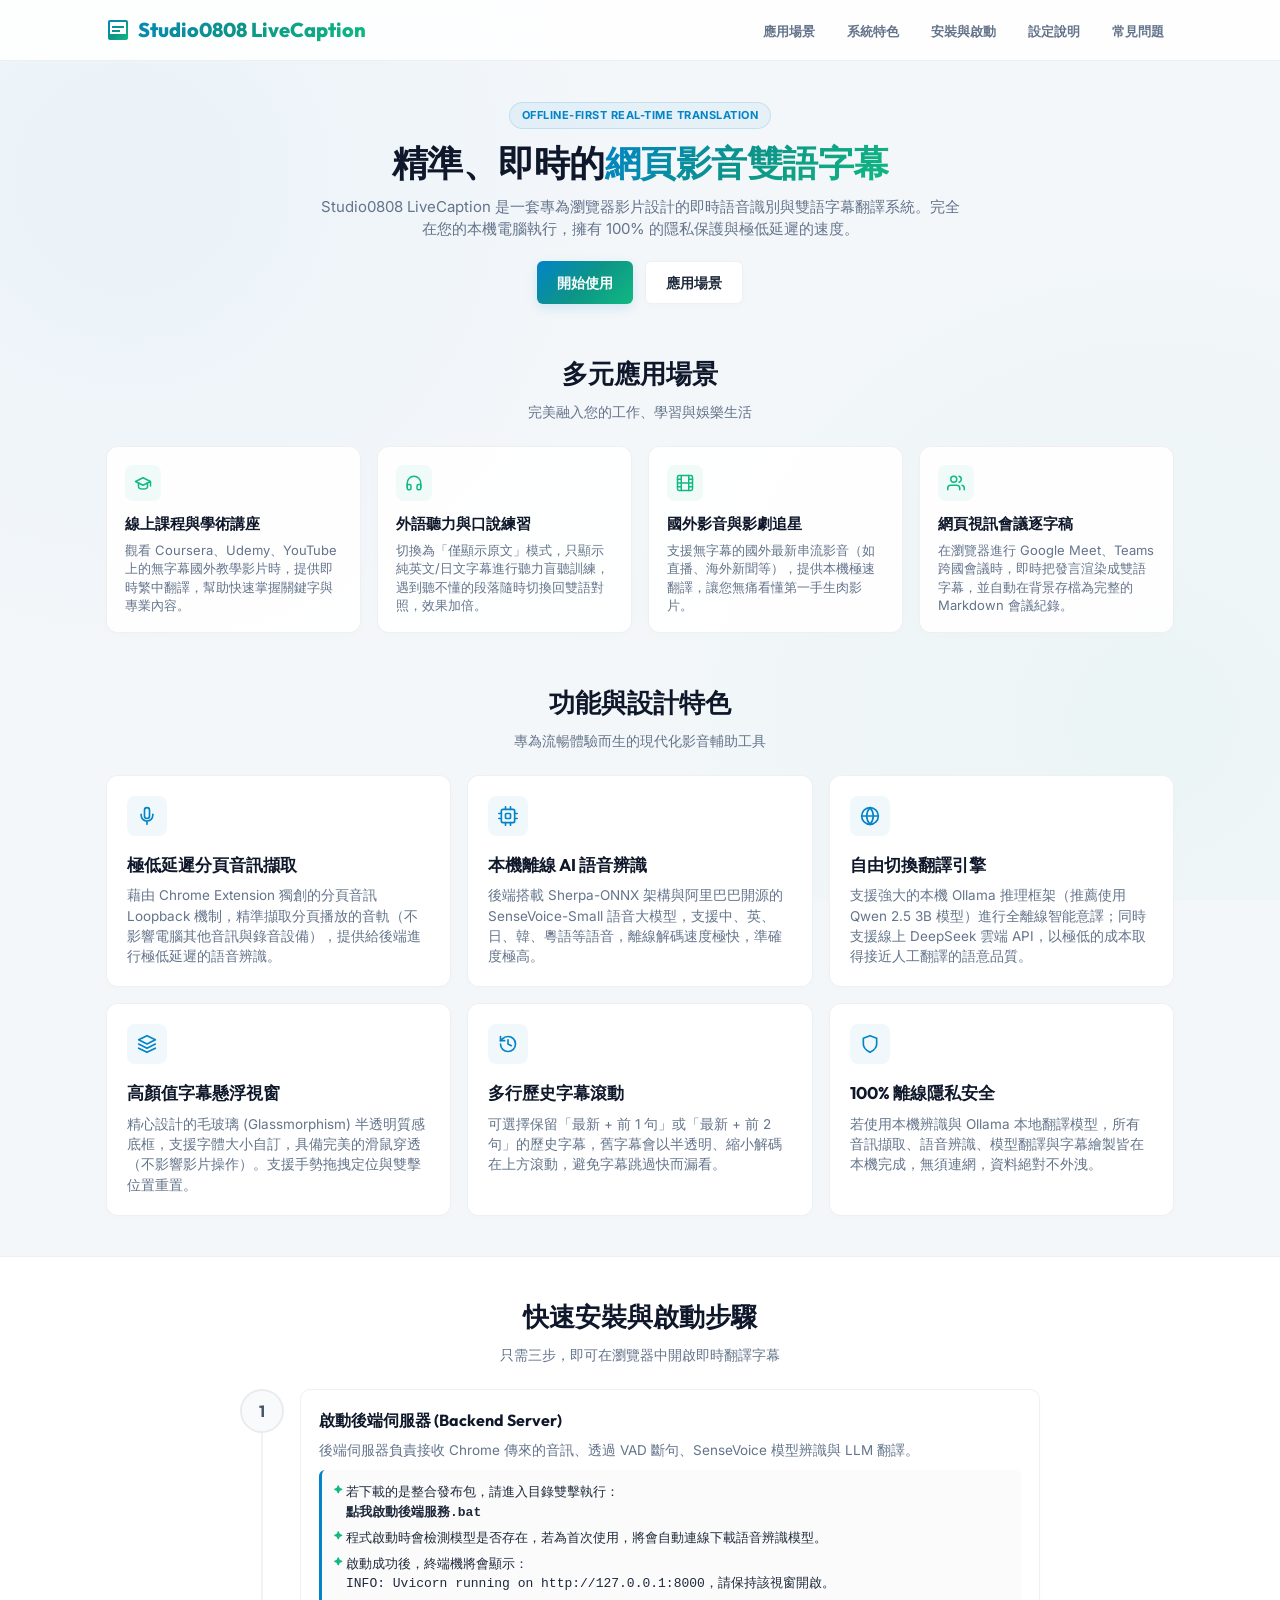
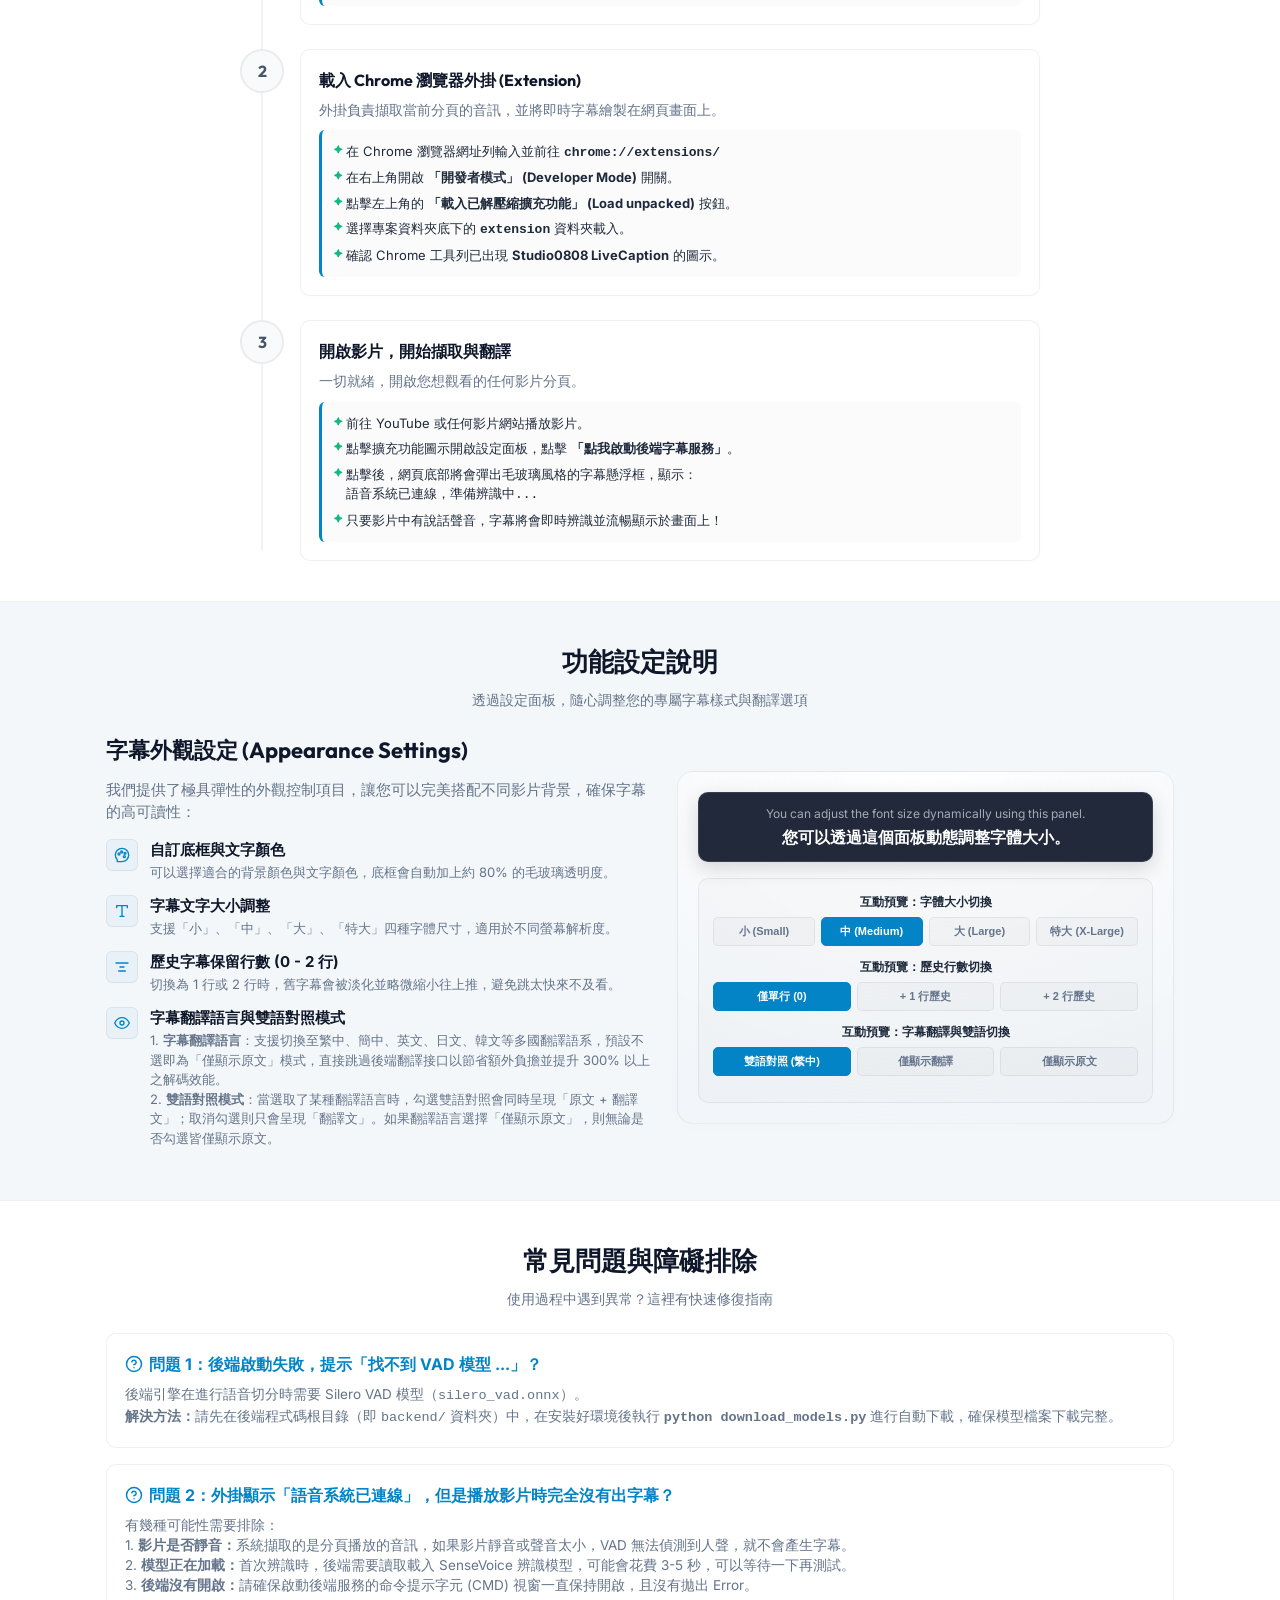
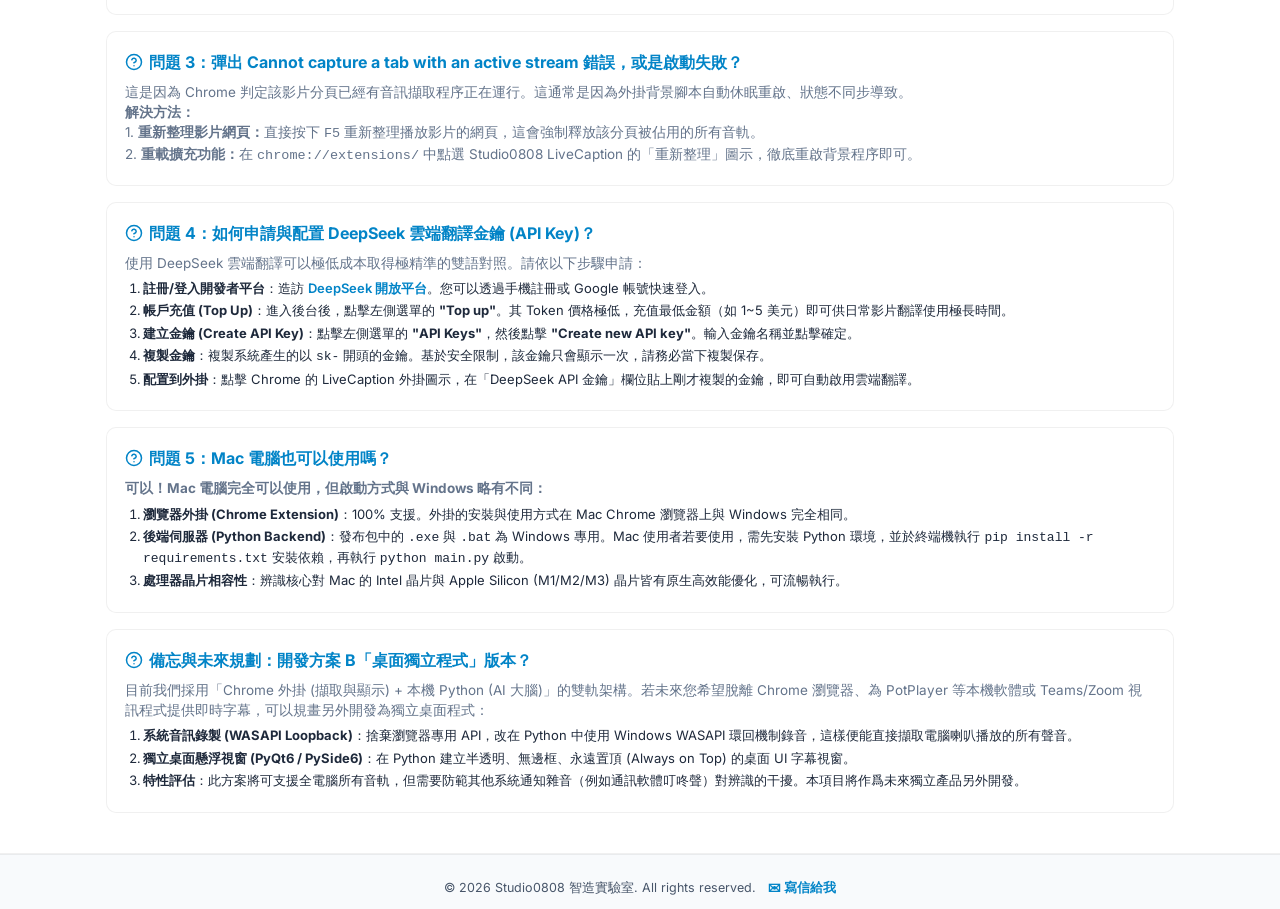
==== commit 749f875f: "feat: implement multi-language UI, aligned source/target lang dropdowns, and bilingual checkbox mode" ====
--- a/backend/docs/index.html
+++ b/backend/docs/index.html
@@ -1126,11 +1126,9 @@
               </svg>
             </div>
             <div class="config-item-text">
-              <h4>字幕顯示模式 (Subtitle Mode)</h4>
-              <p>提供三種模式彈性切換：<br>
-                1. <strong>雙語對照</strong>：同時顯示「識別出的原文」與「翻譯出的中文字幕」。<br>
-                2. <strong>僅顯示翻譯</strong>：隱藏原文，畫面只單獨顯示中文翻譯，視覺最為清爽。<br>
-                3. <strong>僅顯示原文</strong>：不顯示中文翻譯，只保留影片的原始語音字幕（例如觀看英文影片時作為純英文聽力輔助），此時原文會自動以主字型大小顯示。</p>
+              <h4>字幕翻譯語言與雙語對照模式</h4>
+              <p>1. <strong>字幕翻譯語言</strong>：支援切換至繁中、簡中、英文、日文、韓文等多國翻譯語系，預設不選即為「僅顯示原文」模式，直接跳過後端翻譯接口以節省額外負擔並提升 300% 以上之解碼效能。<br>
+                2. <strong>雙語對照模式</strong>：當選取了某種翻譯語言時，勾選雙語對照會同時呈現「原文 + 翻譯文」；取消勾選則只會呈現「翻譯文」。如果翻譯語言選擇「僅顯示原文」，則無論是否勾選皆僅顯示原文。</p>
             </div>
           </div>
         </div>
@@ -1168,11 +1166,11 @@
               <button class="demo-btn" onclick="changeDemoHistory(2)">+ 2 行歷史</button>
             </div>
 
-            <div style="font-size: 12px; font-weight: 600; margin-bottom: 6px; text-align: center;">互動預覽：字幕模式切換</div>
+            <div style="font-size: 12px; font-weight: 600; margin-bottom: 6px; text-align: center;">互動預覽：字幕翻譯與雙語切換</div>
             <div class="interactive-controls">
-              <button class="demo-btn active" onclick="changeDemoMode('bilingual')">雙語對照</button>
-              <button class="demo-btn" onclick="changeDemoMode('translation')">僅中文</button>
-              <button class="demo-btn" onclick="changeDemoMode('raw')">僅原文</button>
+              <button class="demo-btn active" onclick="changeDemoSetting('zh-TW', true)">雙語對照 (繁中)</button>
+              <button class="demo-btn" onclick="changeDemoSetting('zh-TW', false)">僅顯示翻譯</button>
+              <button class="demo-btn" onclick="changeDemoSetting('none', false)">僅顯示原文</button>
             </div>
           </div>
         </div>
@@ -1341,7 +1339,7 @@
       }
     }
 
-    function changeDemoMode(mode) {
+    function changeDemoSetting(targetLang, showBilingual) {
       // Sibling button reset
       const buttons = event.target.parentElement.querySelectorAll('.demo-btn');
       buttons.forEach(btn => btn.classList.remove('active'));
@@ -1365,25 +1363,7 @@
         el.style.fontWeight = '';
       });
       
-      if (mode === 'bilingual') {
-        latestZh.style.display = 'block';
-        latestRaw.style.display = 'block';
-        
-        hist1Zh.style.display = 'block';
-        hist1Raw.style.display = 'block';
-        
-        hist2Zh.style.display = 'block';
-        hist2Raw.style.display = 'block';
-      } else if (mode === 'translation') {
-        latestZh.style.display = 'block';
-        latestRaw.style.display = 'none';
-        
-        hist1Zh.style.display = 'block';
-        hist1Raw.style.display = 'none';
-        
-        hist2Zh.style.display = 'block';
-        hist2Raw.style.display = 'none';
-      } else if (mode === 'raw') {
+      if (targetLang === 'none') {
         // Show only raw text with primary styling
         latestZh.style.display = 'none';
         latestRaw.style.display = 'block';
@@ -1402,6 +1382,26 @@
         hist2Raw.style.fontSize = '15px';
         hist2Raw.style.color = '#38bdf8'; // sky blue
         hist2Raw.style.fontWeight = '700';
+      } else {
+        if (showBilingual) {
+          latestZh.style.display = 'block';
+          latestRaw.style.display = 'block';
+          
+          hist1Zh.style.display = 'block';
+          hist1Raw.style.display = 'block';
+          
+          hist2Zh.style.display = 'block';
+          hist2Raw.style.display = 'block';
+        } else {
+          latestZh.style.display = 'block';
+          latestRaw.style.display = 'none';
+          
+          hist1Zh.style.display = 'block';
+          hist1Raw.style.display = 'none';
+          
+          hist2Zh.style.display = 'block';
+          hist2Raw.style.display = 'none';
+        }
       }
     }
 
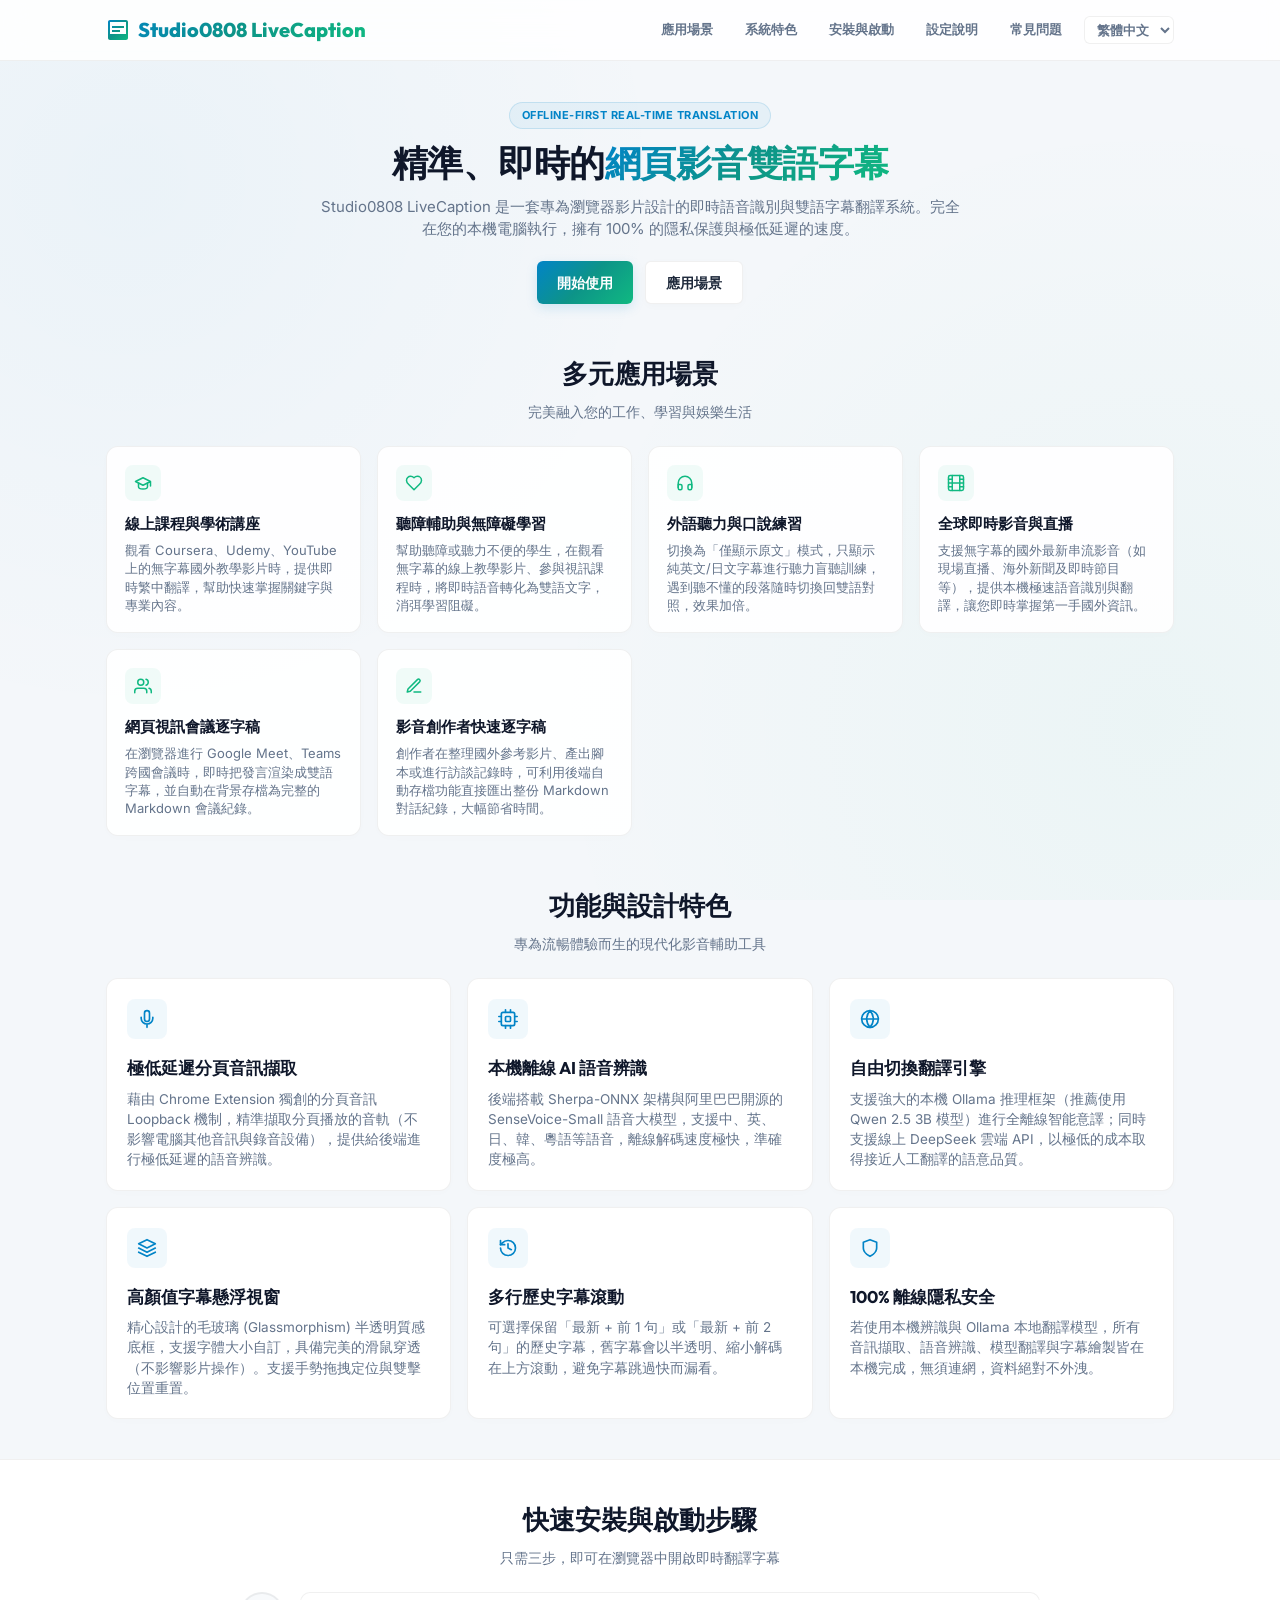
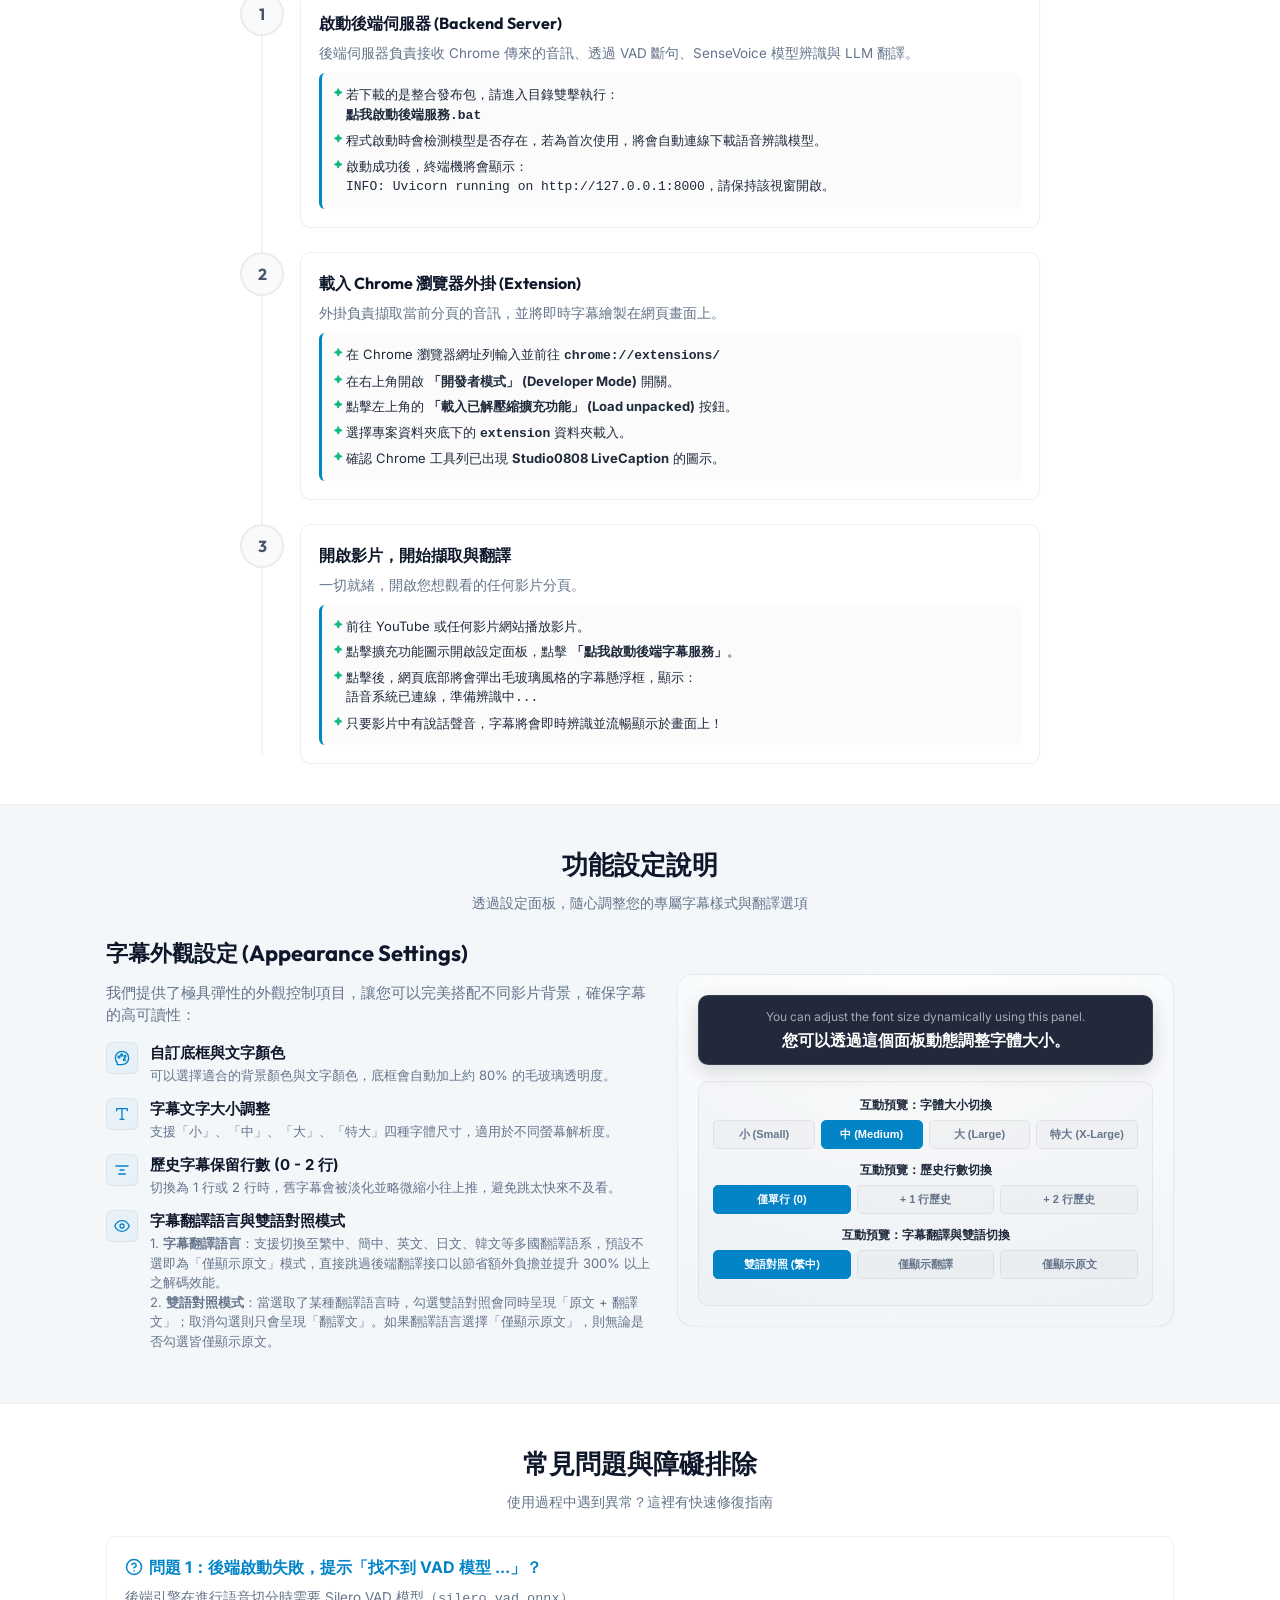
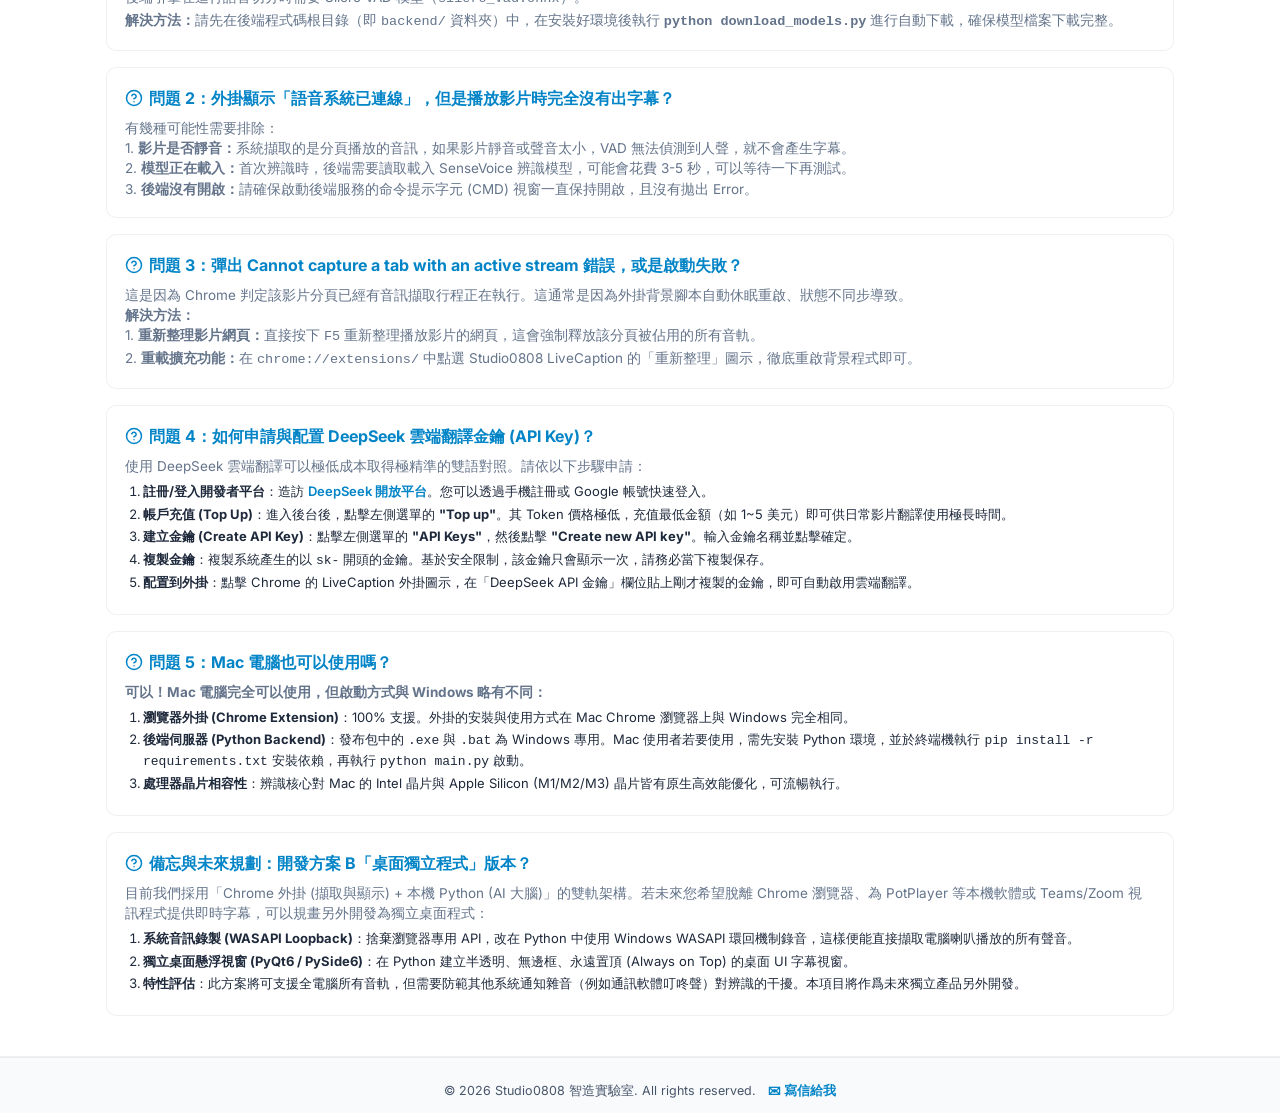
==== commit 8505f197: "fix: restore missing switchDocLanguage script block in index.html and update release doc copy" ====
--- a/backend/docs/index.html
+++ b/backend/docs/index.html
@@ -793,6 +793,30 @@
         flex: 1 1 100%;
       }
     }
+
+    #doc-lang-select {
+      background: rgba(255, 255, 255, 0.8);
+      border: 1px solid var(--glass-border);
+      border-radius: 6px;
+      padding: 4px 8px;
+      font-size: 13px;
+      font-weight: 600;
+      color: var(--text-secondary);
+      cursor: pointer;
+      outline: none;
+      transition: var(--transition-smooth);
+      font-family: var(--font-body);
+    }
+    #doc-lang-select:hover, #doc-lang-select:focus {
+      border-color: var(--accent-color);
+      color: var(--text-primary);
+      background: #ffffff;
+      box-shadow: 0 0 8px var(--accent-glow);
+    }
+    .lang-select-item {
+      display: flex;
+      align-items: center;
+    }
   </style>
 </head>
 <body>
@@ -819,11 +843,20 @@
       </div>
       <nav>
         <ul>
-          <li><a href="#scenarios">應用場景</a></li>
-          <li><a href="#features">系統特色</a></li>
-          <li><a href="#steps">安裝與啟動</a></li>
-          <li><a href="#config">設定說明</a></li>
-          <li><a href="#troubleshooting">常見問題</a></li>
+          <li><a href="#scenarios" data-i18n="nav-scenarios">應用場景</a></li>
+          <li><a href="#features" data-i18n="nav-features">系統特色</a></li>
+          <li><a href="#steps" data-i18n="nav-steps">安裝與啟動</a></li>
+          <li><a href="#config" data-i18n="nav-config">設定說明</a></li>
+          <li><a href="#troubleshooting" data-i18n="nav-troubleshooting">常見問題</a></li>
+          <li class="lang-select-item">
+            <select id="doc-lang-select" aria-label="Language Selector">
+              <option value="zh-TW">繁體中文</option>
+              <option value="zh-CN">简体中文</option>
+              <option value="en">English</option>
+              <option value="ja">日本語</option>
+              <option value="ko">한국어</option>
+            </select>
+          </li>
         </ul>
       </nav>
     </div>
@@ -832,12 +865,12 @@
   <!-- Hero Section -->
   <section class="hero">
     <div class="container">
-      <div class="hero-badge">OFFLINE-FIRST REAL-TIME TRANSLATION</div>
-      <h1>精準、即時的<span>網頁影音雙語字幕</span></h1>
-      <p>Studio0808 LiveCaption 是一套專為瀏覽器影片設計的即時語音識別與雙語字幕翻譯系統。完全在您的本機電腦執行，擁有 100% 的隱私保護與極低延遲的速度。</p>
+      <div class="hero-badge" data-i18n="hero-badge">OFFLINE-FIRST REAL-TIME TRANSLATION</div>
+      <h1 data-i18n="hero-title">精準、即時的<span>網頁影音雙語字幕</span></h1>
+      <p data-i18n="hero-desc">Studio0808 LiveCaption 是一套專為瀏覽器影片設計的即時語音識別與雙語字幕翻譯系統。完全在您的本機電腦執行，擁有 100% 的隱私保護與極低延遲的速度。</p>
       <div class="hero-buttons">
-        <a href="#steps" class="btn btn-primary">開始使用</a>
-        <a href="#scenarios" class="btn btn-secondary">應用場景</a>
+        <a href="#steps" class="btn btn-primary" data-i18n="btn-start">開始使用</a>
+        <a href="#scenarios" class="btn btn-secondary" data-i18n="btn-scenarios">應用場景</a>
       </div>
     </div>
   </section>
@@ -846,8 +879,8 @@
   <section id="scenarios" class="scenarios-section">
     <div class="container">
       <div class="section-title-wrapper">
-        <h2 class="section-title">多元應用場景</h2>
-        <p class="section-subtitle">完美融入您的工作、學習與娛樂生活</p>
+        <h2 class="section-title" data-i18n="title-scenarios">多元應用場景</h2>
+        <p class="section-subtitle" data-i18n="sub-scenarios">完美融入您的工作、學習與娛樂生活</p>
       </div>
       
       <div class="scenarios-grid">
@@ -859,11 +892,22 @@
               <path d="M6 12v5c0 2 2 3 6 3s6-1 6-3v-5"/>
             </svg>
           </div>
-          <h3>線上課程與學術講座</h3>
-          <p>觀看 Coursera、Udemy、YouTube 上的無字幕國外教學影片時，提供即時繁中翻譯，幫助快速掌握關鍵字與專業內容。</p>
+          <h3 data-i18n="s1-title">線上課程與學術講座</h3>
+          <p data-i18n="s1-desc">觀看 Coursera、Udemy、YouTube 上的無字幕國外教學影片時，提供即時繁中翻譯，幫助快速掌握關鍵字與專業內容。</p>
         </div>
 
         <!-- Scenario 2 -->
+        <div class="scenario-card">
+          <div class="scenario-icon">
+            <svg viewBox="0 0 24 24" fill="none" stroke="currentColor" stroke-width="2" stroke-linecap="round" stroke-linejoin="round">
+              <path d="M19 14c1.49-1.46 3-3.21 3-5.5A5.5 5.5 0 0 0 16.5 3c-1.76 0-3 .5-4.5 2-1.5-1.5-2.74-2-4.5-2A5.5 5.5 0 0 0 2 8.5c0 2.3 1.5 4.05 3 5.5l7 7Z"/>
+            </svg>
+          </div>
+          <h3 data-i18n="s2-title">聽障輔助與無障礙學習</h3>
+          <p data-i18n="s2-desc">幫助聽障或聽力不便的學生，在觀看無字幕的線上教學影片、參與視訊課程時，將即時語音轉化為雙語文字，消弭學習阻礙。</p>
+        </div>
+
+        <!-- Scenario 3 -->
         <div class="scenario-card">
           <div class="scenario-icon">
             <svg viewBox="0 0 24 24" fill="none" stroke="currentColor" stroke-width="2" stroke-linecap="round" stroke-linejoin="round">
@@ -871,11 +915,11 @@
               <path d="M21 19a2 2 0 0 1-2 2h-1a2 2 0 0 1-2-2v-3a2 2 0 0 1 2-2h3zM3 19a2 2 0 0 0 2 2h1a2 2 0 0 0 2-2v-3a2 2 0 0 0-2-2H3z"/>
             </svg>
           </div>
-          <h3>外語聽力與口說練習</h3>
-          <p>切換為「僅顯示原文」模式，只顯示純英文/日文字幕進行聽力盲聽訓練，遇到聽不懂的段落隨時切換回雙語對照，效果加倍。</p>
-        </div>
-
-        <!-- Scenario 3 -->
+          <h3 data-i18n="s3-title">外語聽力與口說練習</h3>
+          <p data-i18n="s3-desc">切換為「僅顯示原文」模式，只顯示純英文/日文字幕進行聽力盲聽訓練，遇到聽不懂的段落隨時切換回雙語對照，效果加倍。</p>
+        </div>
+
+        <!-- Scenario 4 -->
         <div class="scenario-card">
           <div class="scenario-icon">
             <svg viewBox="0 0 24 24" fill="none" stroke="currentColor" stroke-width="2" stroke-linecap="round" stroke-linejoin="round">
@@ -889,11 +933,11 @@
               <line x1="17" y1="7" x2="22" y2="7"/>
             </svg>
           </div>
-          <h3>國外影音與影劇追星</h3>
-          <p>支援無字幕的國外最新串流影音（如直播、海外新聞等），提供本機極速翻譯，讓您無痛看懂第一手生肉影片。</p>
-        </div>
-
-        <!-- Scenario 4 -->
+          <h3 data-i18n="s4-title">全球即時影音與直播</h3>
+          <p data-i18n="s4-desc">支援無字幕的國外最新串流影音（如現場直播、海外新聞及即時節目等），提供本機極速語音識別與翻譯，讓您即時掌握第一手國外資訊。</p>
+        </div>
+
+        <!-- Scenario 5 -->
         <div class="scenario-card">
           <div class="scenario-icon">
             <svg viewBox="0 0 24 24" fill="none" stroke="currentColor" stroke-width="2" stroke-linecap="round" stroke-linejoin="round">
@@ -903,8 +947,20 @@
               <path d="M16 3.13a4 4 0 0 1 0 7.75"/>
             </svg>
           </div>
-          <h3>網頁視訊會議逐字稿</h3>
-          <p>在瀏覽器進行 Google Meet、Teams 跨國會議時，即時把發言渲染成雙語字幕，並自動在背景存檔為完整的 Markdown 會議紀錄。</p>
+          <h3 data-i18n="s5-title">網頁視訊會議逐字稿</h3>
+          <p data-i18n="s5-desc">在瀏覽器進行 Google Meet、Teams 跨國會議時，即時把發言渲染成雙語字幕，並自動在背景存檔為完整的 Markdown 會議紀錄。</p>
+        </div>
+
+        <!-- Scenario 6 -->
+        <div class="scenario-card">
+          <div class="scenario-icon">
+            <svg viewBox="0 0 24 24" fill="none" stroke="currentColor" stroke-width="2" stroke-linecap="round" stroke-linejoin="round">
+              <path d="M12 20h9"/>
+              <path d="M16.5 3.5a2.12 2.12 0 0 1 3 3L7 19l-4 1 1-4Z"/>
+            </svg>
+          </div>
+          <h3>影音創作者快速逐字稿</h3>
+          <p>創作者在整理國外參考影片、產出腳本或進行訪談記錄時，可利用後端自動存檔功能直接匯出整份 Markdown 對話紀錄，大幅節省時間。</p>
         </div>
       </div>
     </div>
@@ -1191,9 +1247,9 @@
         <div class="faq-card">
           <h4>
             <svg width="18" height="18" viewBox="0 0 24 24" fill="none" stroke="currentColor" stroke-width="2" stroke-linecap="round" stroke-linejoin="round"><circle cx="12" cy="12" r="10"/><path d="M9.09 9a3 3 0 0 1 5.83 1c0 2-3 3-3 3"/><line x1="12" x2="12.01" y1="17" y2="17"/></svg>
-            問題 1：後端啟動失敗，提示「找不到 VAD 模型 ...」？
+            <span data-i18n="faq1-title">問題 1：後端啟動失敗，提示「找不到 VAD 模型 ...」？</span>
           </h4>
-          <p>
+          <p data-i18n="faq1-desc">
             後端引擎在進行語音切分時需要 Silero VAD 模型（<code>silero_vad.onnx</code>）。<br>
             <strong>解決方法：</strong>請先在後端程式碼根目錄（即 <code>backend/</code> 資料夾）中，在安裝好環境後執行 <strong><code>python download_models.py</code></strong> 進行自動下載，確保模型檔案下載完整。
           </p>
@@ -1203,12 +1259,12 @@
         <div class="faq-card">
           <h4>
             <svg width="18" height="18" viewBox="0 0 24 24" fill="none" stroke="currentColor" stroke-width="2" stroke-linecap="round" stroke-linejoin="round"><circle cx="12" cy="12" r="10"/><path d="M9.09 9a3 3 0 0 1 5.83 1c0 2-3 3-3 3"/><line x1="12" x2="12.01" y1="17" y2="17"/></svg>
-            問題 2：外掛顯示「語音系統已連線」，但是播放影片時完全沒有出字幕？
+            <span data-i18n="faq2-title">問題 2：外掛顯示「語音系統已連線」，但是播放影片時完全沒有出字幕？</span>
           </h4>
-          <p>
+          <p data-i18n="faq2-desc">
             有幾種可能性需要排除：<br>
             1. <strong>影片是否靜音：</strong>系統擷取的是分頁播放的音訊，如果影片靜音或聲音太小，VAD 無法偵測到人聲，就不會產生字幕。<br>
-            2. <strong>模型正在加載：</strong>首次辨識時，後端需要讀取載入 SenseVoice 辨識模型，可能會花費 3-5 秒，可以等待一下再測試。<br>
+            2. <strong>模型正在載入：</strong>首次辨識時，後端需要讀取載入 SenseVoice 辨識模型，可能會花費 3-5 秒，可以等待一下再測試。<br>
             3. <strong>後端沒有開啟：</strong>請確保啟動後端服務的命令提示字元 (CMD) 視窗一直保持開啟，且沒有拋出 Error。
           </p>
         </div>
@@ -1217,13 +1273,13 @@
         <div class="faq-card">
           <h4>
             <svg width="18" height="18" viewBox="0 0 24 24" fill="none" stroke="currentColor" stroke-width="2" stroke-linecap="round" stroke-linejoin="round"><circle cx="12" cy="12" r="10"/><path d="M9.09 9a3 3 0 0 1 5.83 1c0 2-3 3-3 3"/><line x1="12" x2="12.01" y1="17" y2="17"/></svg>
-            問題 3：彈出 Cannot capture a tab with an active stream 錯誤，或是啟動失敗？
+            <span data-i18n="faq3-title">問題 3：彈出 Cannot capture a tab with an active stream 錯誤，或是啟動失敗？</span>
           </h4>
-          <p>
-            這是因為 Chrome 判定該影片分頁已經有音訊擷取程序正在運行。這通常是因為外掛背景腳本自動休眠重啟、狀態不同步導致。<br>
+          <p data-i18n="faq3-desc">
+            這是因為 Chrome 判定該影片分頁已經有音訊擷取行程正在執行。這通常是因為外掛背景腳本自動休眠重啟、狀態不同步導致。<br>
             <strong>解決方法：</strong><br>
             1. <strong>重新整理影片網頁：</strong>直接按下 <code>F5</code> 重新整理播放影片的網頁，這會強制釋放該分頁被佔用的所有音軌。<br>
-            2. <strong>重載擴充功能：</strong>在 <code>chrome://extensions/</code> 中點選 Studio0808 LiveCaption 的「重新整理」圖示，徹底重啟背景程序即可。
+            2. <strong>重載擴充功能：</strong>在 <code>chrome://extensions/</code> 中點選 Studio0808 LiveCaption 的「重新整理」圖示，徹底重啟背景程式即可。
           </p>
         </div>
 
@@ -1231,50 +1287,50 @@
         <div class="faq-card">
           <h4>
             <svg width="18" height="18" viewBox="0 0 24 24" fill="none" stroke="currentColor" stroke-width="2" stroke-linecap="round" stroke-linejoin="round"><circle cx="12" cy="12" r="10"/><path d="M9.09 9a3 3 0 0 1 5.83 1c0 2-3 3-3 3"/><line x1="12" x2="12.01" y1="17" y2="17"/></svg>
-            問題 4：如何申請與配置 DeepSeek 雲端翻譯金鑰 (API Key)？
+            <span data-i18n="faq4-title">問題 4：如何申請與配置 DeepSeek 雲端翻譯金鑰 (API Key)？</span>
           </h4>
-          <p>
+          <p data-i18n="faq4-desc">
             使用 DeepSeek 雲端翻譯可以極低成本取得極精準的雙語對照。請依以下步驟申請：
+            <ol>
+              <li><strong>註冊/登入開發者平台</strong>：造訪 <a href="https://platform.deepseek.com/" target="_blank" style="color:#0284c7; text-decoration:none; font-weight:600;">DeepSeek 開放平台</a>。您可以透過手機註冊或 Google 帳號快速登入。</li>
+              <li><strong>帳戶充值 (Top Up)</strong>：進入後台後，點擊左側選單的 <strong>"Top up"</strong>。其 Token 價格極低，充值最低金額（如 1~5 美元）即可供日常影片翻譯使用極長時間。</li>
+              <li><strong>建立金鑰 (Create API Key)</strong>：點擊左側選單的 <strong>"API Keys"</strong>，然後點擊 <strong>"Create new API key"</strong>。輸入金鑰名稱並點擊確定。</li>
+              <li><strong>複製金鑰</strong>：複製系統產生的以 <code>sk-</code> 開頭的金鑰。基於安全限制，該金鑰只會顯示一次，請務必當下複製保存。</li>
+              <li><strong>配置到外掛</strong>：點擊 Chrome 的 LiveCaption 外掛圖示，在「DeepSeek API 金鑰」欄位貼上剛才複製的金鑰，即可自動啟用雲端翻譯。</li>
+            </ol>
           </p>
-          <ol>
-            <li><strong>註冊/登入開發者平台</strong>：造訪 <a href="https://platform.deepseek.com/" target="_blank" style="color:#0284c7; text-decoration:none; font-weight:600;">DeepSeek 開放平台</a>。您可以透過手機註冊或 Google 帳號快速登入。</li>
-            <li><strong>帳戶充值 (Top Up)</strong>：進入後台後，點擊左側選單的 <strong>"Top up"</strong>。其 Token 價格極低，充值最低金額（如 1~5 美元）即可供日常影片翻譯使用極長時間。</li>
-            <li><strong>建立金鑰 (Create API Key)</strong>：點擊左側選單的 <strong>"API Keys"</strong>，然後點擊 <strong>"Create new API key"</strong>。輸入金鑰名稱並點擊確定。</li>
-            <li><strong>複製金鑰</strong>：複製系統產生的以 <code>sk-</code> 開頭的金鑰。基於安全限制，該金鑰只會顯示一次，請務必當下複製保存。</li>
-            <li><strong>配置到外掛</strong>：點擊 Chrome 的 LiveCaption 外掛圖示，在「DeepSeek API 金鑰」欄位貼上剛才複製的金鑰，即可自動啟用雲端翻譯。</li>
-          </ol>
         </div>
 
         <!-- Q5 (Mac Support) -->
         <div class="faq-card">
           <h4>
             <svg width="18" height="18" viewBox="0 0 24 24" fill="none" stroke="currentColor" stroke-width="2" stroke-linecap="round" stroke-linejoin="round"><circle cx="12" cy="12" r="10"/><path d="M9.09 9a3 3 0 0 1 5.83 1c0 2-3 3-3 3"/><line x1="12" x2="12.01" y1="17" y2="17"/></svg>
-            問題 5：Mac 電腦也可以使用嗎？
+            <span data-i18n="faq5-title">問題 5：Mac 電腦也可以使用嗎？</span>
           </h4>
-          <p>
+          <p data-i18n="faq5-desc">
             <strong>可以！Mac 電腦完全可以使用，但啟動方式與 Windows 略有不同：</strong>
+            <ol>
+              <li><strong>瀏覽器外掛 (Chrome Extension)</strong>：100% 支援。外掛的安裝與使用方式在 Mac Chrome 瀏覽器上與 Windows 完全相同。</li>
+              <li><strong>後端伺服器 (Python Backend)</strong>：發布包中的 <code>.exe</code> 與 <code>.bat</code> 為 Windows 專用。Mac 使用者若要使用，需先安裝 Python 環境，並於終端機執行 <code>pip install -r requirements.txt</code> 安裝依賴，再執行 <code>python main.py</code> 啟動。</li>
+              <li><strong>處理器晶片相容性</strong>：辨識核心對 Mac 的 Intel 晶片與 Apple Silicon (M1/M2/M3) 晶片皆有原生高效能優化，可流暢執行。</li>
+            </ol>
           </p>
-          <ol>
-            <li><strong>瀏覽器外掛 (Chrome Extension)</strong>：100% 支援。外掛的安裝與使用方式在 Mac Chrome 瀏覽器上與 Windows 完全相同。</li>
-            <li><strong>後端伺服器 (Python Backend)</strong>：發布包中的 <code>.exe</code> 與 <code>.bat</code> 為 Windows 專用。Mac 使用者若要使用，需先安裝 Python 環境，並於終端機執行 <code>pip install -r requirements.txt</code> 安裝依賴，再執行 <code>python main.py</code> 啟動。</li>
-            <li><strong>處理器晶片相容性</strong>：辨識核心對 Mac 的 Intel 晶片與 Apple Silicon (M1/M2/M3) 晶片皆有原生高效能優化，可流暢執行。</li>
-          </ol>
         </div>
 
         <!-- Q6 (Roadmap Memo) -->
         <div class="faq-card">
           <h4>
             <svg width="18" height="18" viewBox="0 0 24 24" fill="none" stroke="currentColor" stroke-width="2" stroke-linecap="round" stroke-linejoin="round"><circle cx="12" cy="12" r="10"/><path d="M9.09 9a3 3 0 0 1 5.83 1c0 2-3 3-3 3"/><line x1="12" x2="12.01" y1="17" y2="17"/></svg>
-            備忘與未來規劃：開發方案 B「桌面獨立程式」版本？
+            <span data-i18n="faq6-title">備忘與未來規劃：開發方案 B「桌面獨立程式」版本？</span>
           </h4>
-          <p>
+          <p data-i18n="faq6-desc">
             目前我們採用「Chrome 外掛 (擷取與顯示) + 本機 Python (AI 大腦)」的雙軌架構。若未來您希望脫離 Chrome 瀏覽器、為 PotPlayer 等本機軟體或 Teams/Zoom 視訊程式提供即時字幕，可以規畫另外開發為獨立桌面程式：
+            <ol>
+              <li><strong>系統音訊錄製 (WASAPI Loopback)</strong>：捨棄瀏覽器專用 API，改在 Python 中使用 Windows WASAPI 環回機制錄音，這樣便能直接擷取電腦喇叭播放的所有聲音。</li>
+              <li><strong>獨立桌面懸浮視窗 (PyQt6 / PySide6)</strong>：在 Python 建立半透明、無邊框、永遠置頂 (Always on Top) 的桌面 UI 字幕視窗。</li>
+              <li><strong>特性評估</strong>：此方案將可支援全電腦所有音軌，但需要防範其他系統通知雜音（例如通訊軟體叮咚聲）對辨識的干擾。本項目將作爲未來獨立產品另外開發。</li>
+            </ol>
           </p>
-          <ol>
-            <li><strong>系統音訊錄製 (WASAPI Loopback)</strong>：捨棄瀏覽器專用 API，改在 Python 中使用 Windows WASAPI 環回機制錄音，這樣便能直接擷取電腦喇叭播放的所有聲音。</li>
-            <li><strong>獨立桌面懸浮視窗 (PyQt6 / PySide6)</strong>：在 Python 建立半透明、無邊框、永遠置頂 (Always on Top) 的桌面 UI 字幕視窗。</li>
-            <li><strong>特性評估</strong>：此方案將可支援全電腦所有音軌，但需要防範其他系統通知雜音（例如通訊軟體叮咚聲）對辨識的干擾。本項目將作爲未來獨立產品另外開發。</li>
-          </ol>
         </div>
       </div>
     </div>
@@ -1283,11 +1339,77 @@
   <!-- Footer -->
   <footer>
     <div class="container">
-      <p>&copy; 2026 Studio0808 智造實驗室. All rights reserved. <a href="https://mail.google.com/mail/?view=cm&fs=1&to=begin0808@gmail.com" target="_blank" style="color: var(--accent-color); text-decoration: none; font-weight: 600; margin-left: 8px;">✉ 寫信給我</a></p>
+      <p><span data-i18n="footer-text">&copy; 2026 Studio0808 智造實驗室. All rights reserved. </span><a href="https://mail.google.com/mail/?view=cm&fs=1&to=begin0808@gmail.com" target="_blank" style="color: var(--accent-color); text-decoration: none; font-weight: 600; margin-left: 8px;" data-i18n="footer-contact">✉ 寫信給我</a></p>
     </div>
   </footer>
 
+  <!-- Load translation lookup table -->
+  <script src="translations.js"></script>
   <script>
+    // i18n Switcher logic
+    function switchDocLanguage(lang) {
+      const elements = document.querySelectorAll('[data-i18n]');
+      elements.forEach(el => {
+        const key = el.getAttribute('data-i18n');
+        if (manualTranslations[lang] && manualTranslations[lang][key]) {
+          const val = manualTranslations[lang][key];
+          if (val.includes('<') && val.includes('>')) {
+            el.innerHTML = val;
+          } else {
+            el.textContent = val;
+          }
+        }
+      });
+
+      // Update lang attribute on html tag
+      document.documentElement.setAttribute('lang', lang);
+
+      // Update window document title
+      if (lang === 'zh-TW') {
+        document.title = "即時字幕 - Studio0808";
+      } else if (lang === 'zh-CN') {
+        document.title = "即时字幕 - Studio0808";
+      } else if (lang === 'en') {
+        document.title = "Real-Time Subtitles - Studio0808";
+      } else if (lang === 'ja') {
+        document.title = "リアルタイム字幕 - Studio0808";
+      } else if (lang === 'ko') {
+        document.title = "실시간 자막 - Studio0808";
+      }
+
+      // Keep user choice
+      localStorage.setItem('doc-language', lang);
+    }
+
+    // Set select change listener
+    document.addEventListener('DOMContentLoaded', () => {
+      const select = document.getElementById('doc-lang-select');
+      if (select) {
+        select.addEventListener('change', (e) => {
+          switchDocLanguage(e.target.value);
+        });
+
+        let savedLang = localStorage.getItem('doc-language');
+        if (!savedLang) {
+          const browserLang = navigator.language || navigator.userLanguage;
+          if (browserLang.startsWith('zh-CN')) {
+            savedLang = 'zh-CN';
+          } else if (browserLang.startsWith('ja')) {
+            savedLang = 'ja';
+          } else if (browserLang.startsWith('ko')) {
+            savedLang = 'ko';
+          } else if (browserLang.startsWith('zh') || browserLang.startsWith('tw')) {
+            savedLang = 'zh-TW';
+          } else {
+            savedLang = 'zh-TW'; // Default to zh-TW
+          }
+        }
+        
+        select.value = savedLang;
+        switchDocLanguage(savedLang);
+      }
+    });
+
     // Demo Interactive script
     function changeDemoSize(size) {
       const container = document.getElementById('demo-caption-container');
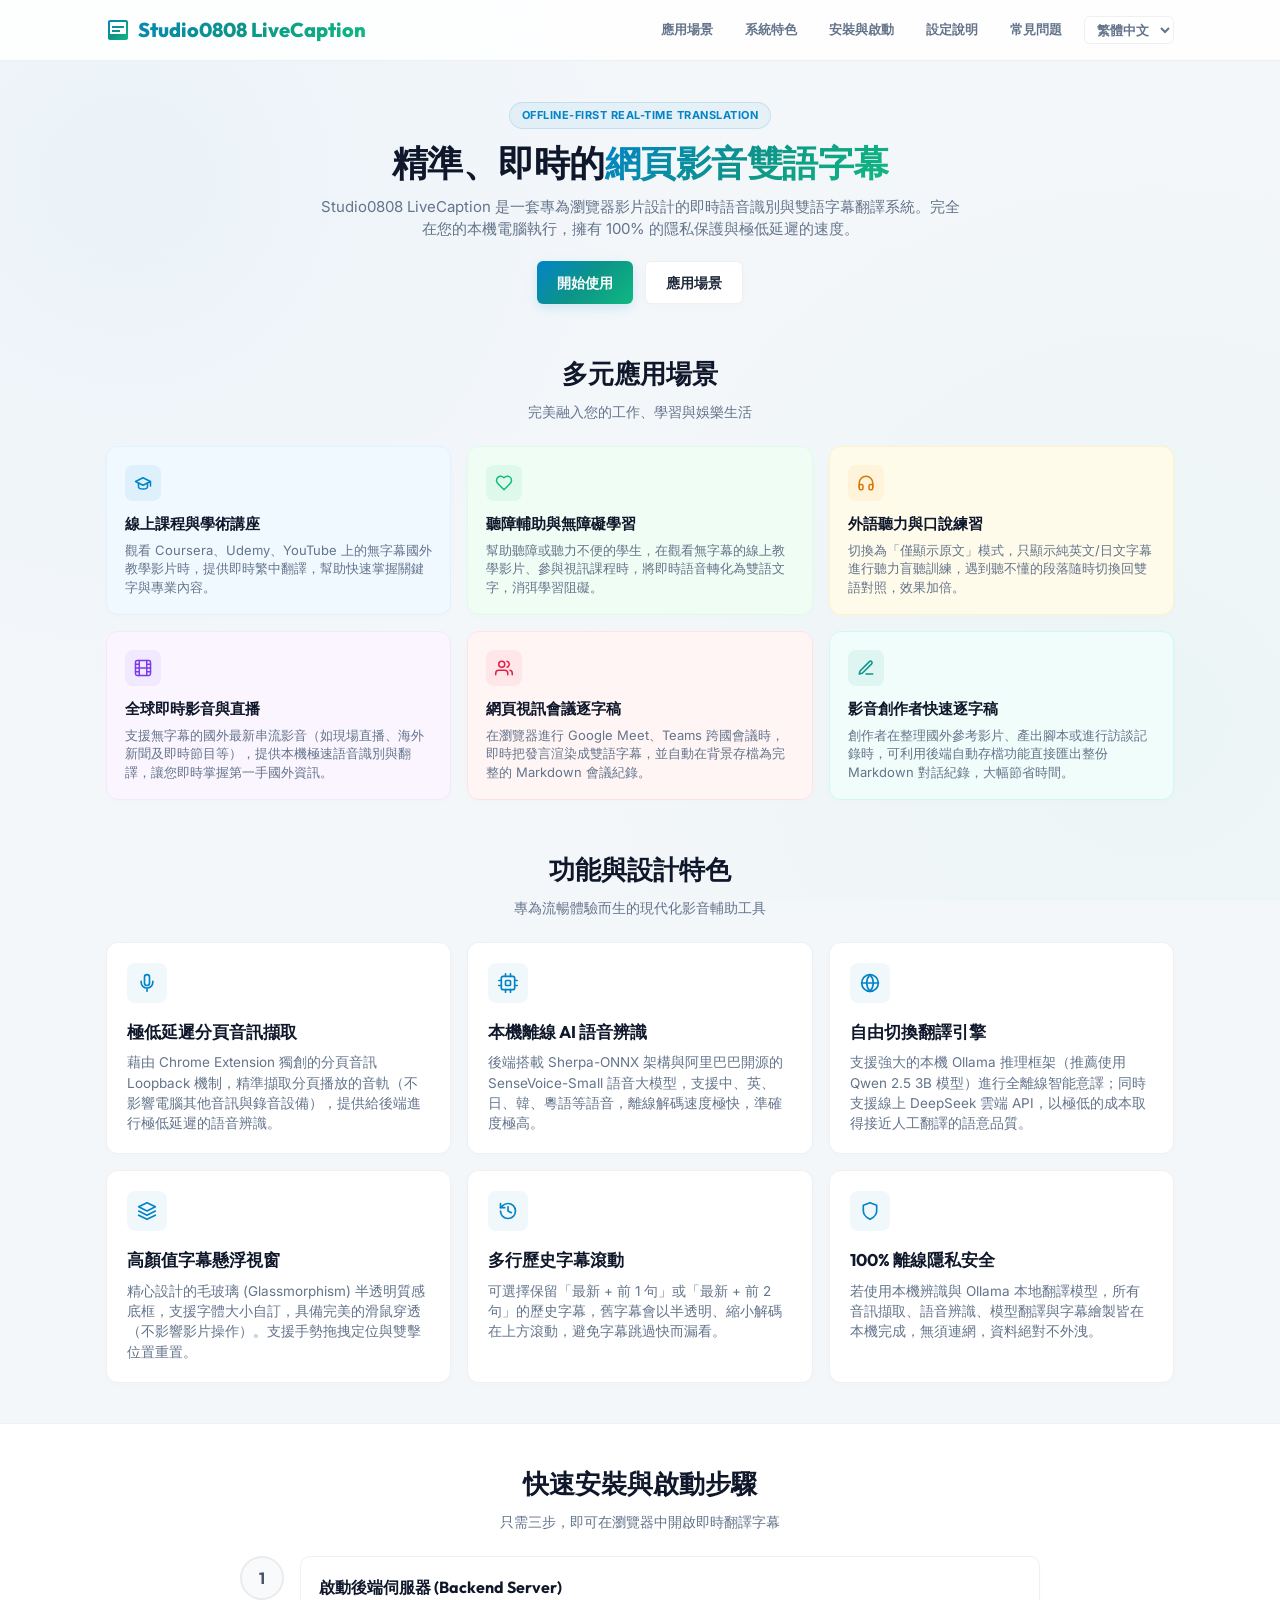
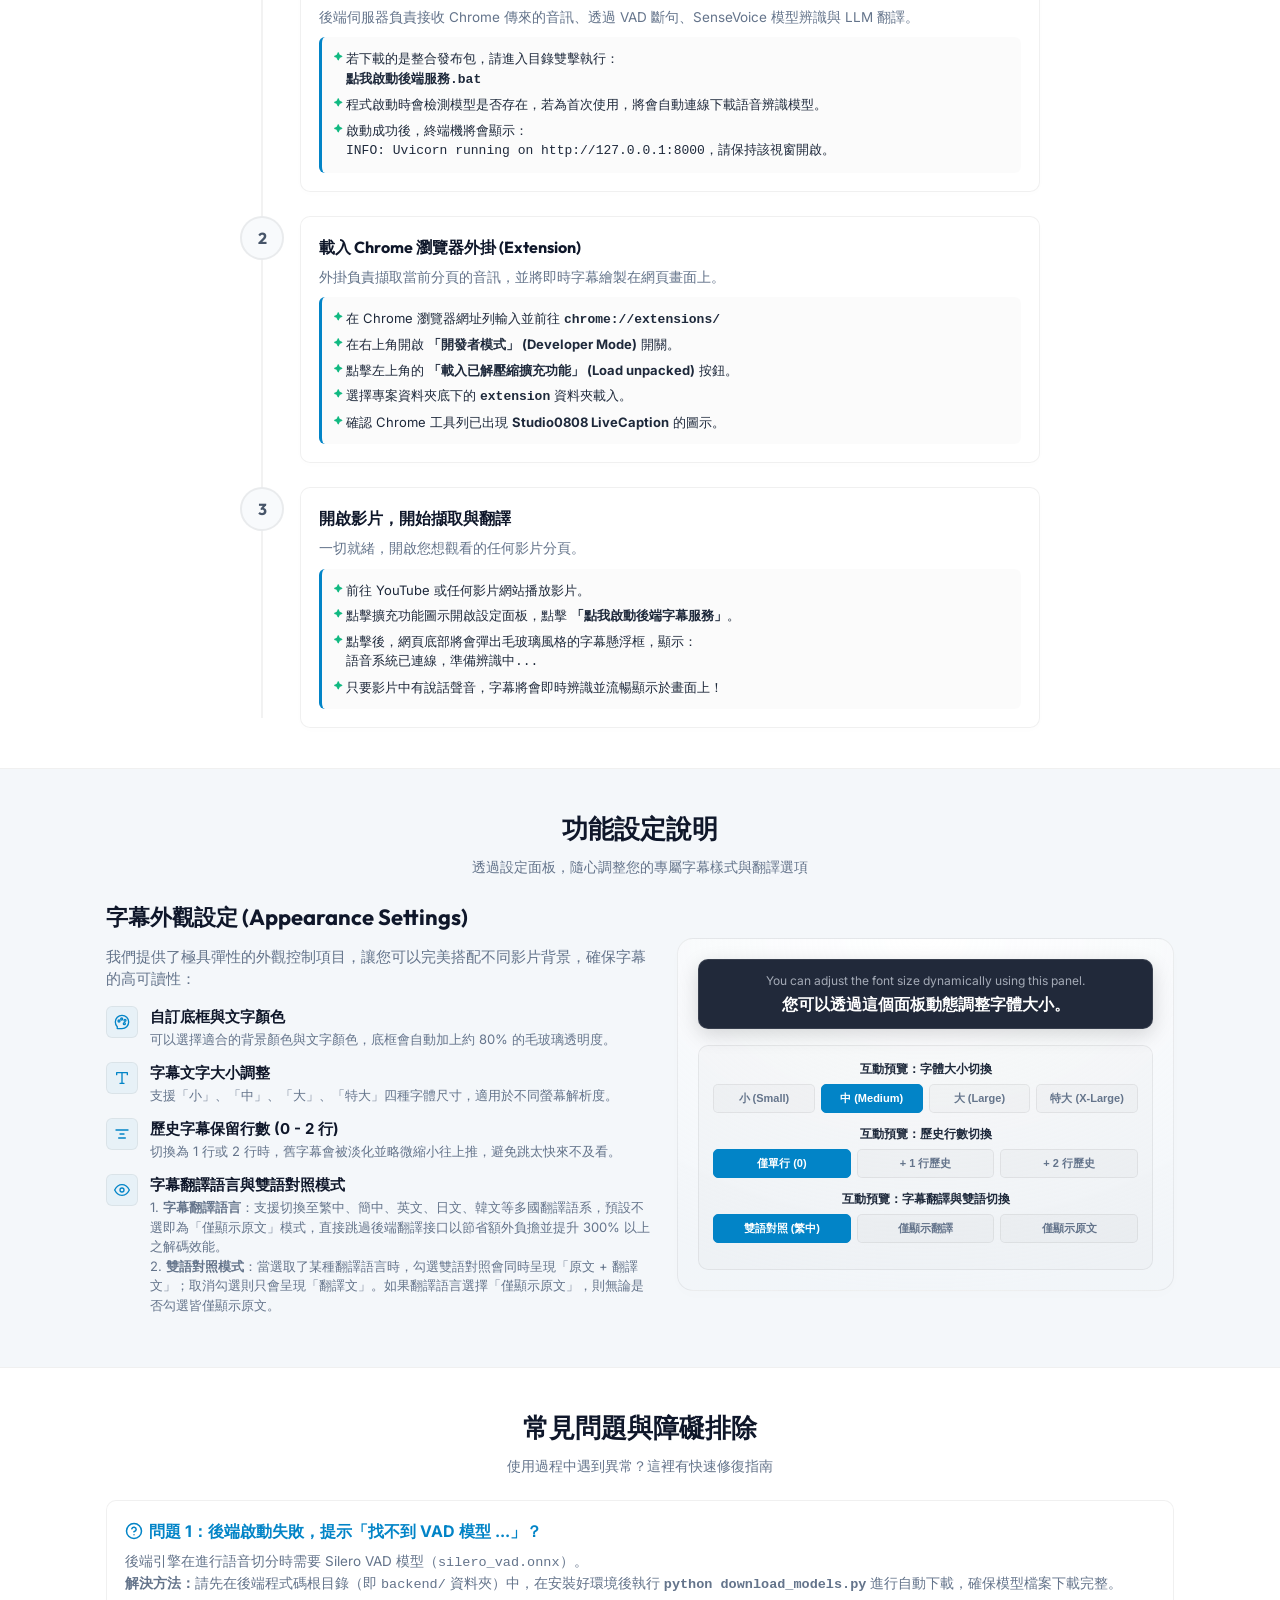
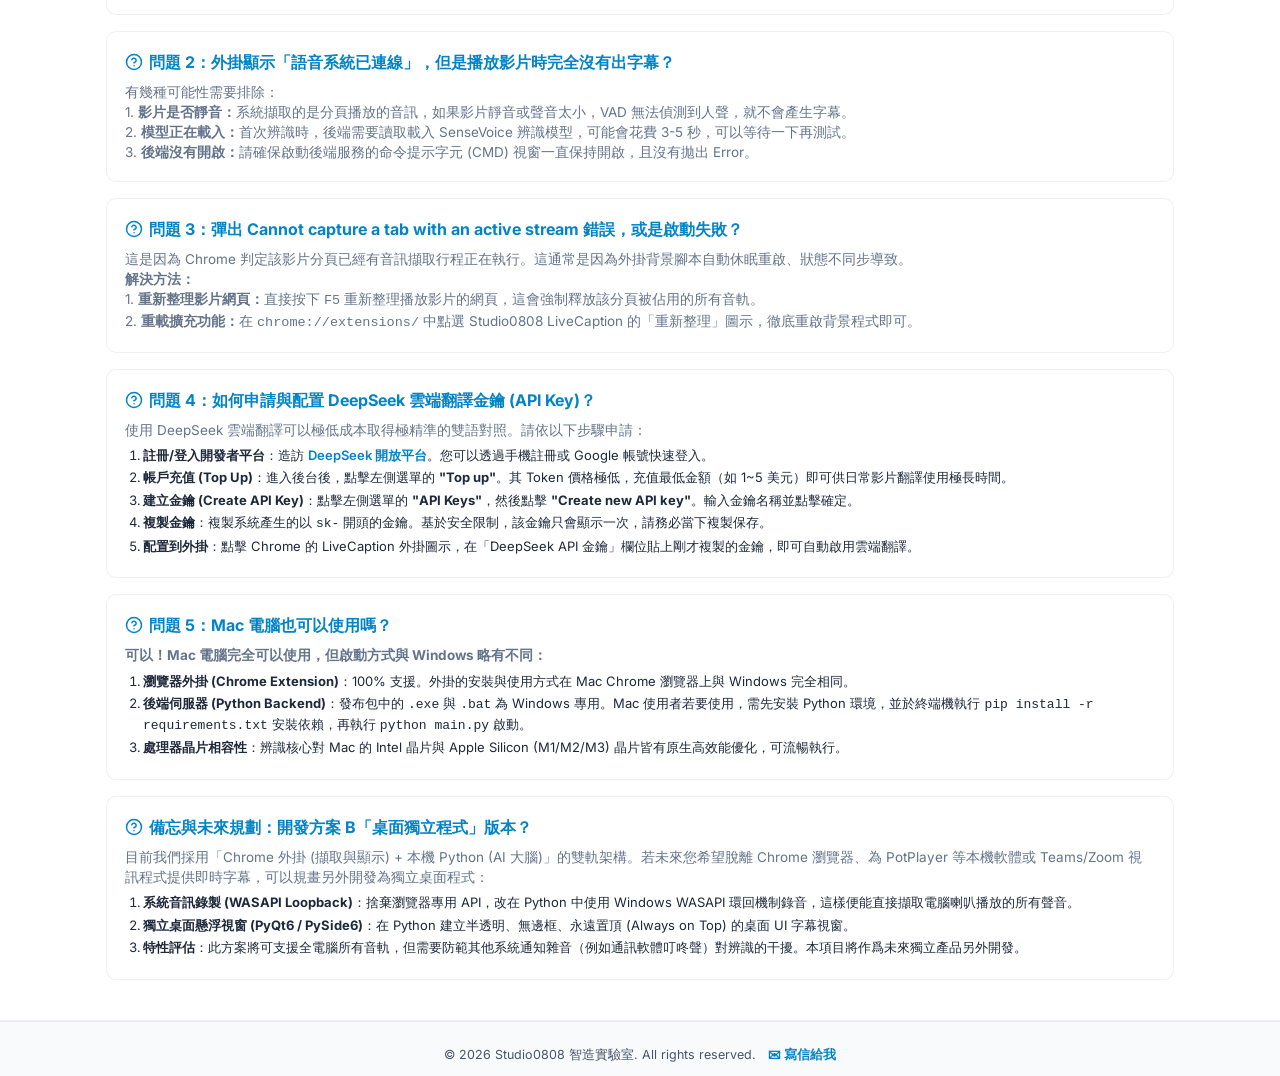
==== commit 4a86aab8: "style: adjust scenarios grid layout to 3x2 and apply unique light pastel backgrounds to cards" ====
--- a/backend/docs/index.html
+++ b/backend/docs/index.html
@@ -224,7 +224,7 @@
 
     .scenarios-grid {
       display: grid;
-      grid-template-columns: repeat(auto-fit, minmax(220px, 1fr));
+      grid-template-columns: repeat(auto-fit, minmax(280px, 1fr));
       gap: 16px;
       margin-top: 20px;
     }
@@ -243,6 +243,25 @@
       box-shadow: 0 8px 20px rgba(2, 132, 199, 0.06);
       border-color: rgba(2, 132, 199, 0.15);
     }
+
+    /* Diverse Light Pastel Backgrounds for Scenario Cards */
+    .scenario-card:nth-child(1) { background-color: #f0f9ff; border-color: #e0f2fe; }
+    .scenario-card:nth-child(1) .scenario-icon { background: rgba(2, 132, 199, 0.08); color: #0284c7; }
+
+    .scenario-card:nth-child(2) { background-color: #f0fdf4; border-color: #dcfce7; }
+    .scenario-card:nth-child(2) .scenario-icon { background: rgba(16, 185, 129, 0.08); color: #10b981; }
+
+    .scenario-card:nth-child(3) { background-color: #fffbeb; border-color: #fef3c7; }
+    .scenario-card:nth-child(3) .scenario-icon { background: rgba(245, 158, 11, 0.08); color: #d97706; }
+
+    .scenario-card:nth-child(4) { background-color: #faf5ff; border-color: #f3e8ff; }
+    .scenario-card:nth-child(4) .scenario-icon { background: rgba(139, 92, 246, 0.08); color: #7c3aed; }
+
+    .scenario-card:nth-child(5) { background-color: #fff5f5; border-color: #ffe3e3; }
+    .scenario-card:nth-child(5) .scenario-icon { background: rgba(244, 63, 94, 0.08); color: #e11d48; }
+
+    .scenario-card:nth-child(6) { background-color: #f0fdfa; border-color: #ccfbf1; }
+    .scenario-card:nth-child(6) .scenario-icon { background: rgba(13, 148, 136, 0.08); color: #0d9488; }
 
     .scenario-icon {
       width: 36px;
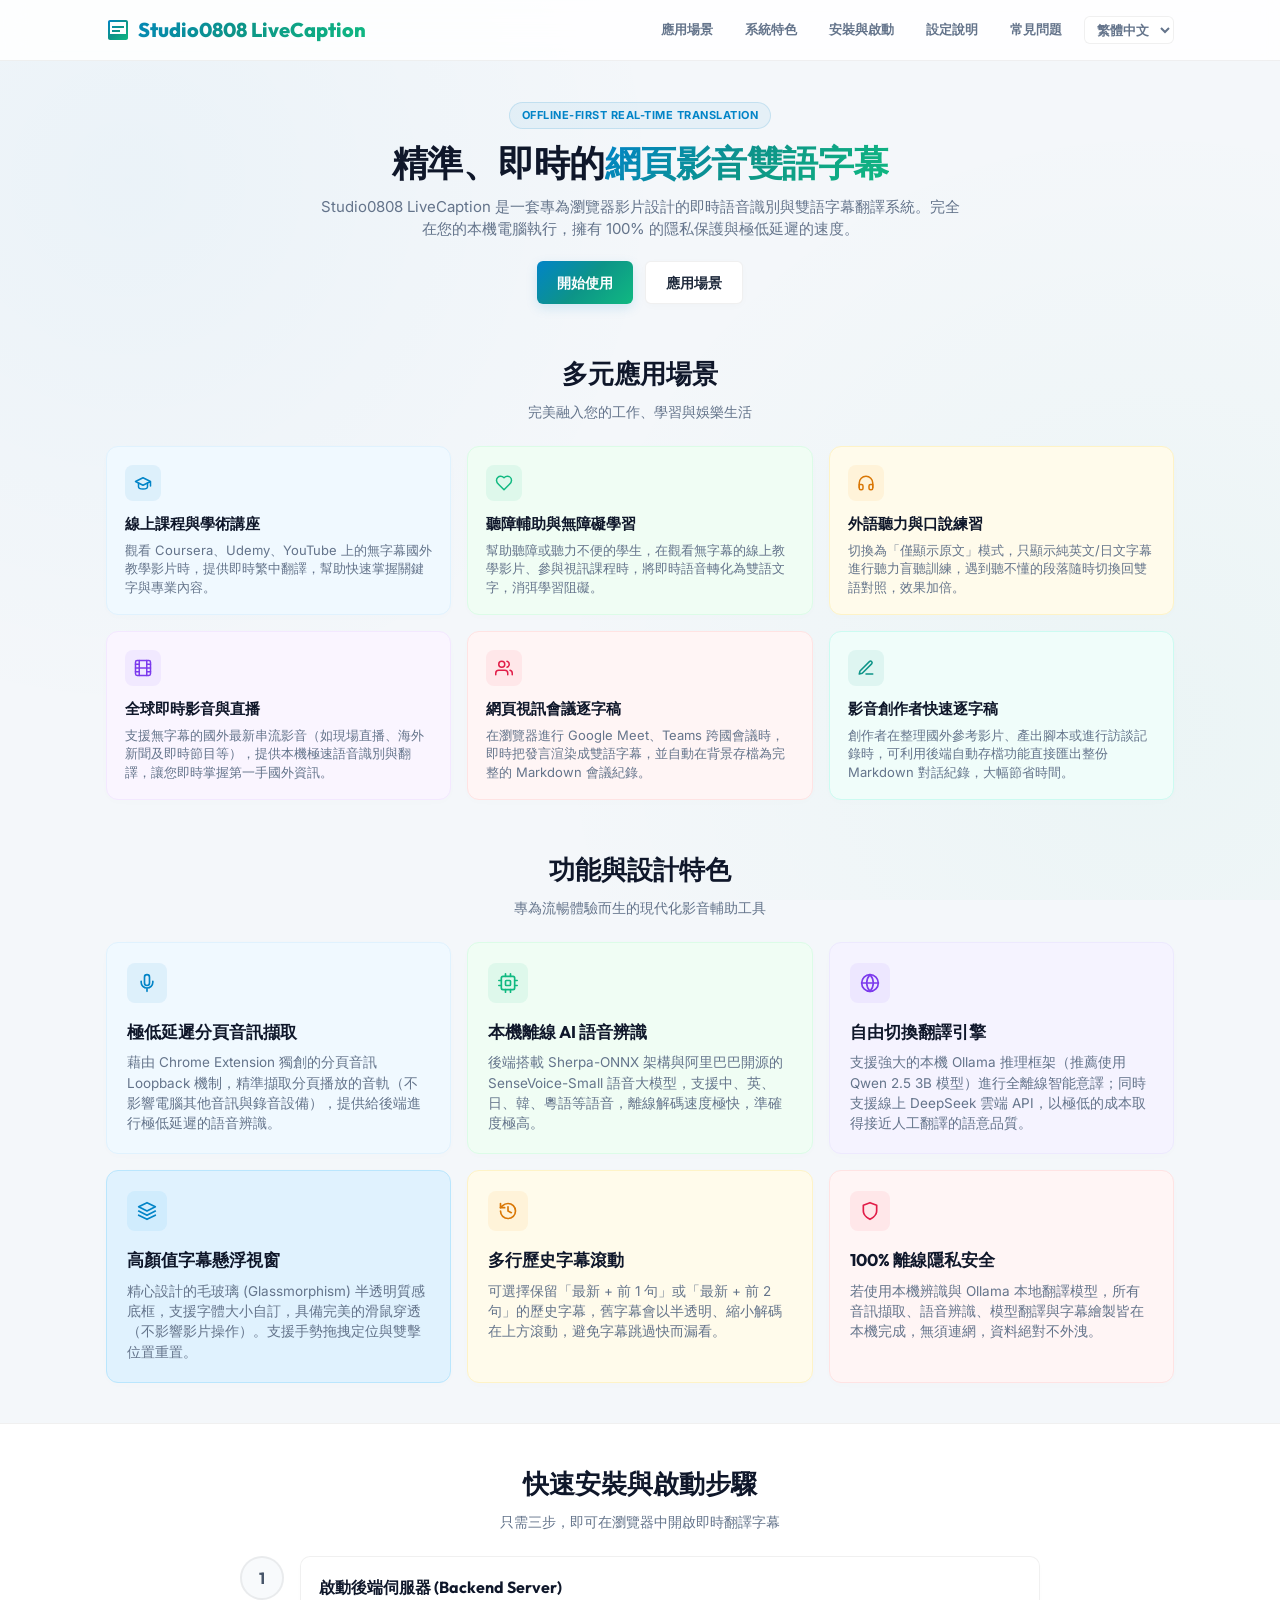
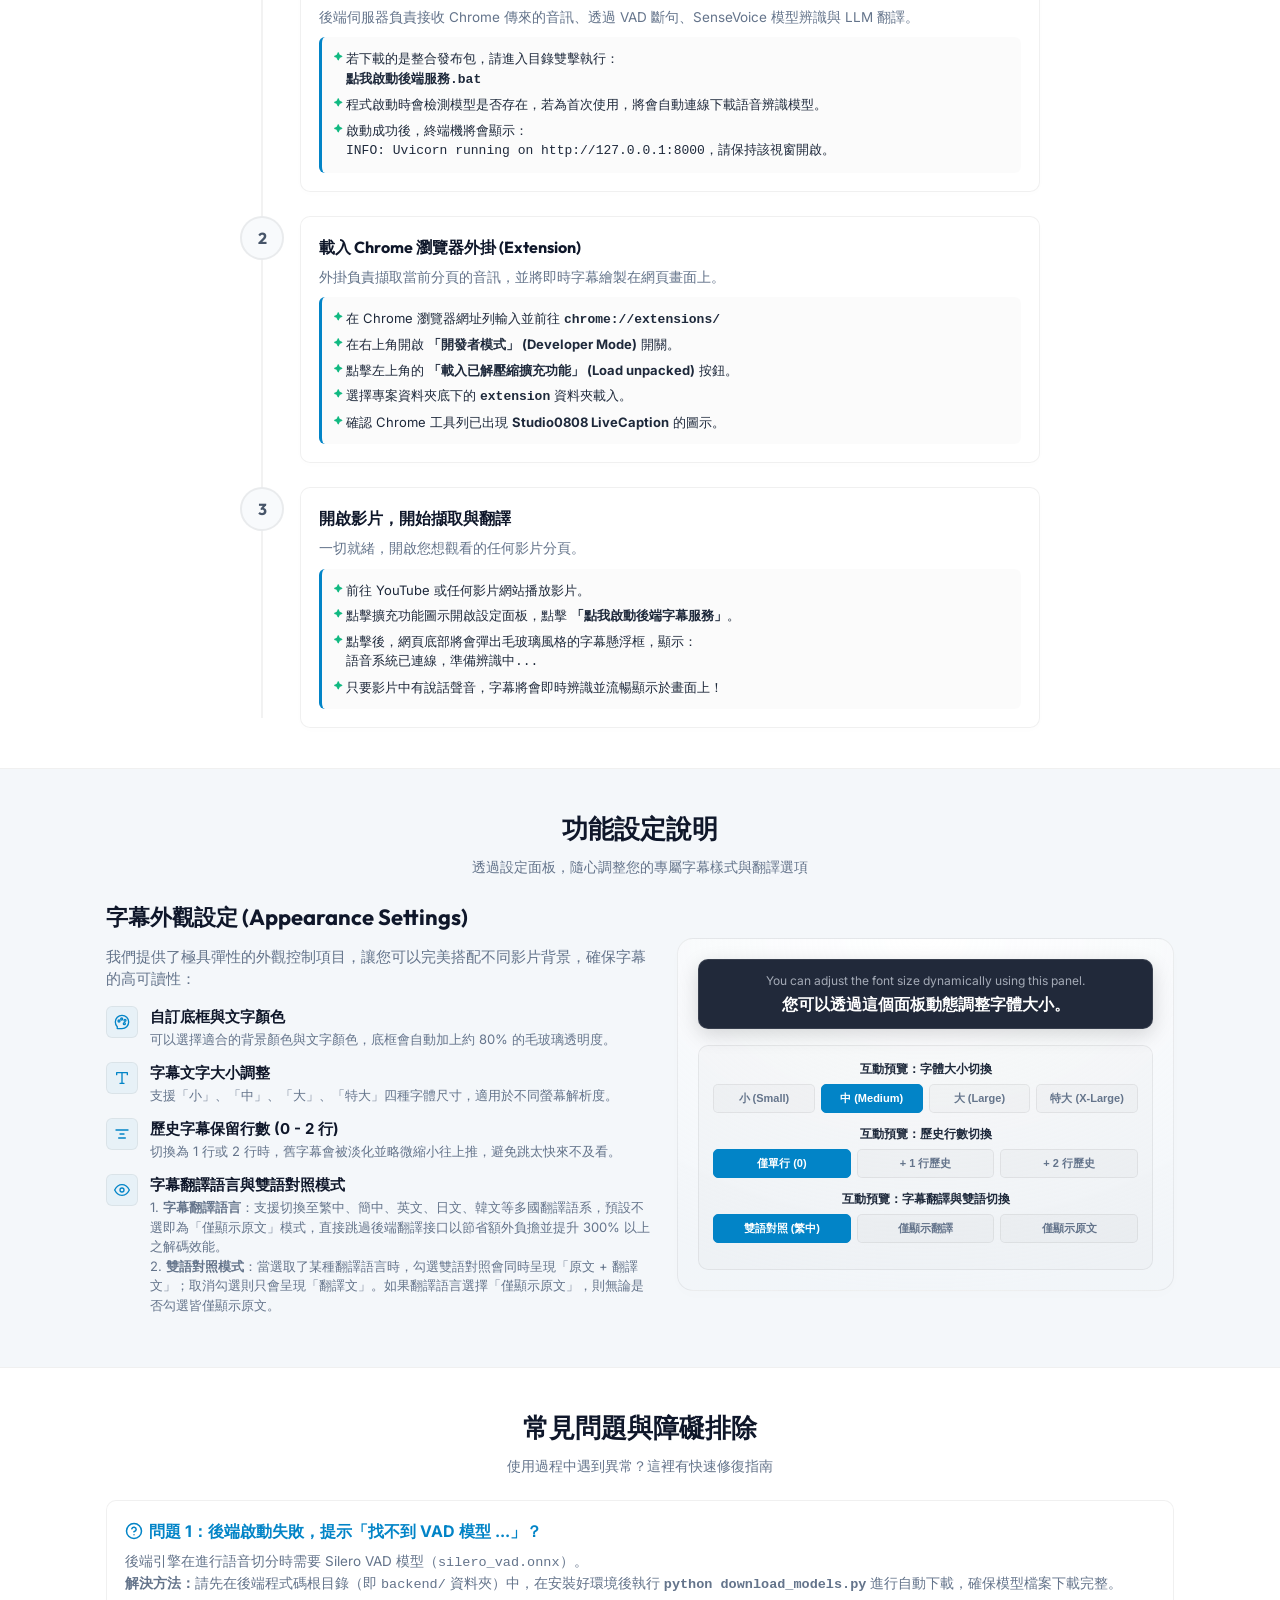
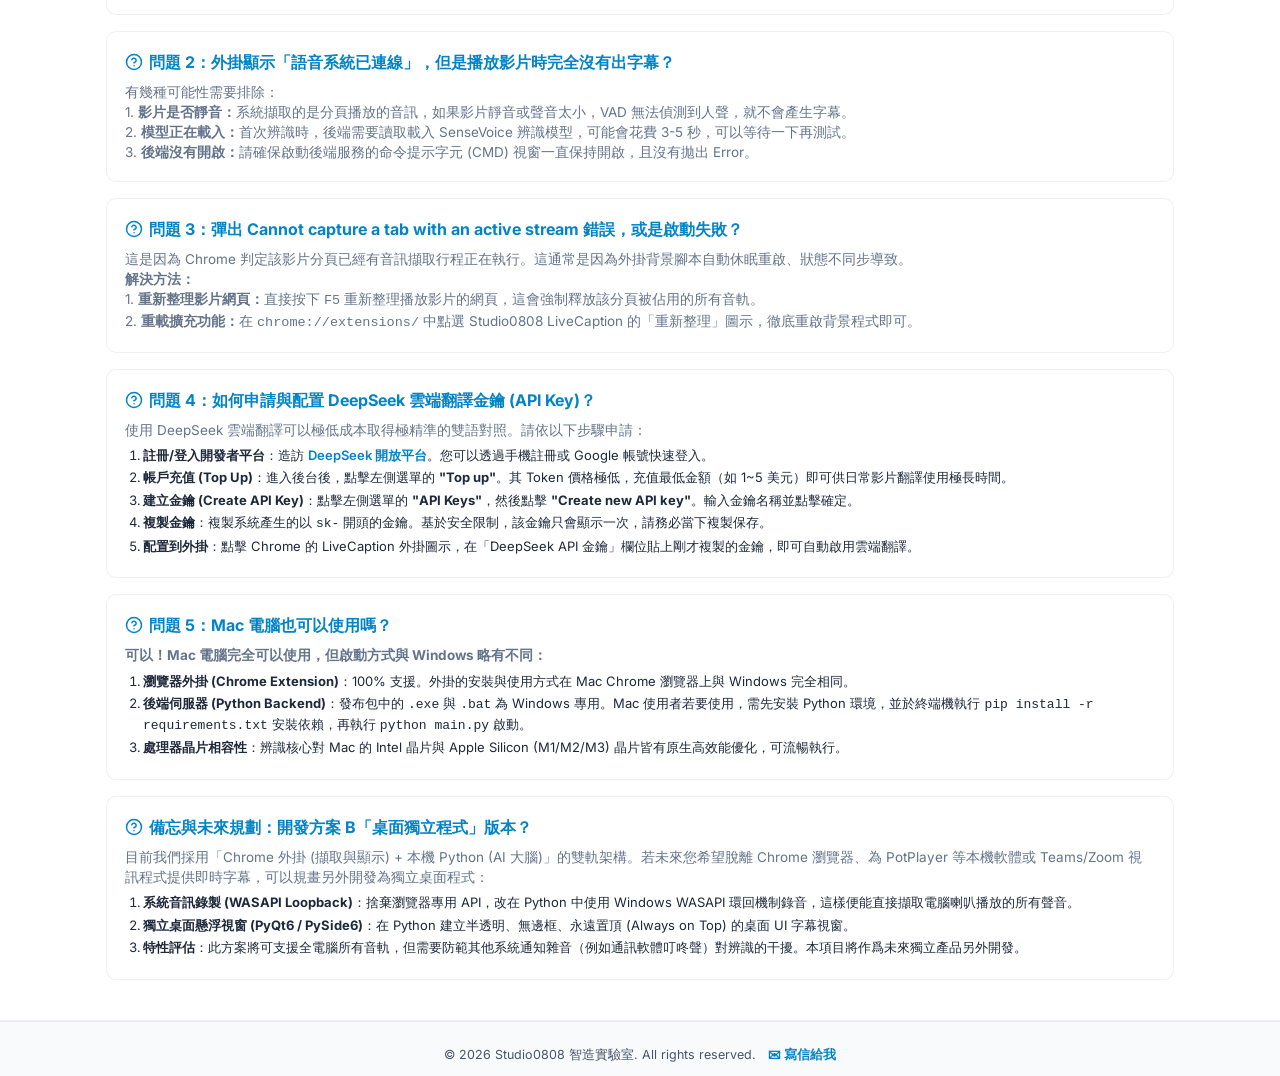
==== commit 3354ebcc: "style: apply unique light pastel backgrounds to feature cards" ====
--- a/backend/docs/index.html
+++ b/backend/docs/index.html
@@ -357,6 +357,25 @@
     .feature-card:hover::before {
       opacity: 1;
     }
+
+    /* Diverse Light Pastel Backgrounds for Feature Cards */
+    .feature-card:nth-child(1) { background-color: #f0f9ff; border-color: #e0f2fe; }
+    .feature-card:nth-child(1) .feature-icon-wrapper { background: rgba(2, 132, 199, 0.08); color: #0284c7; }
+
+    .feature-card:nth-child(2) { background-color: #f0fdf4; border-color: #dcfce7; }
+    .feature-card:nth-child(2) .feature-icon-wrapper { background: rgba(16, 185, 129, 0.08); color: #10b981; }
+
+    .feature-card:nth-child(3) { background-color: #f5f3ff; border-color: #ede9fe; }
+    .feature-card:nth-child(3) .feature-icon-wrapper { background: rgba(139, 92, 246, 0.08); color: #7c3aed; }
+
+    .feature-card:nth-child(4) { background-color: #e0f2fe; border-color: #bae6fd; }
+    .feature-card:nth-child(4) .feature-icon-wrapper { background: rgba(14, 165, 233, 0.08); color: #0284c7; }
+
+    .feature-card:nth-child(5) { background-color: #fffbeb; border-color: #fef3c7; }
+    .feature-card:nth-child(5) .feature-icon-wrapper { background: rgba(245, 158, 11, 0.08); color: #d97706; }
+
+    .feature-card:nth-child(6) { background-color: #fff5f5; border-color: #ffe3e3; }
+    .feature-card:nth-child(6) .feature-icon-wrapper { background: rgba(244, 63, 94, 0.08); color: #e11d48; }
 
     .feature-icon-wrapper {
       width: 40px;
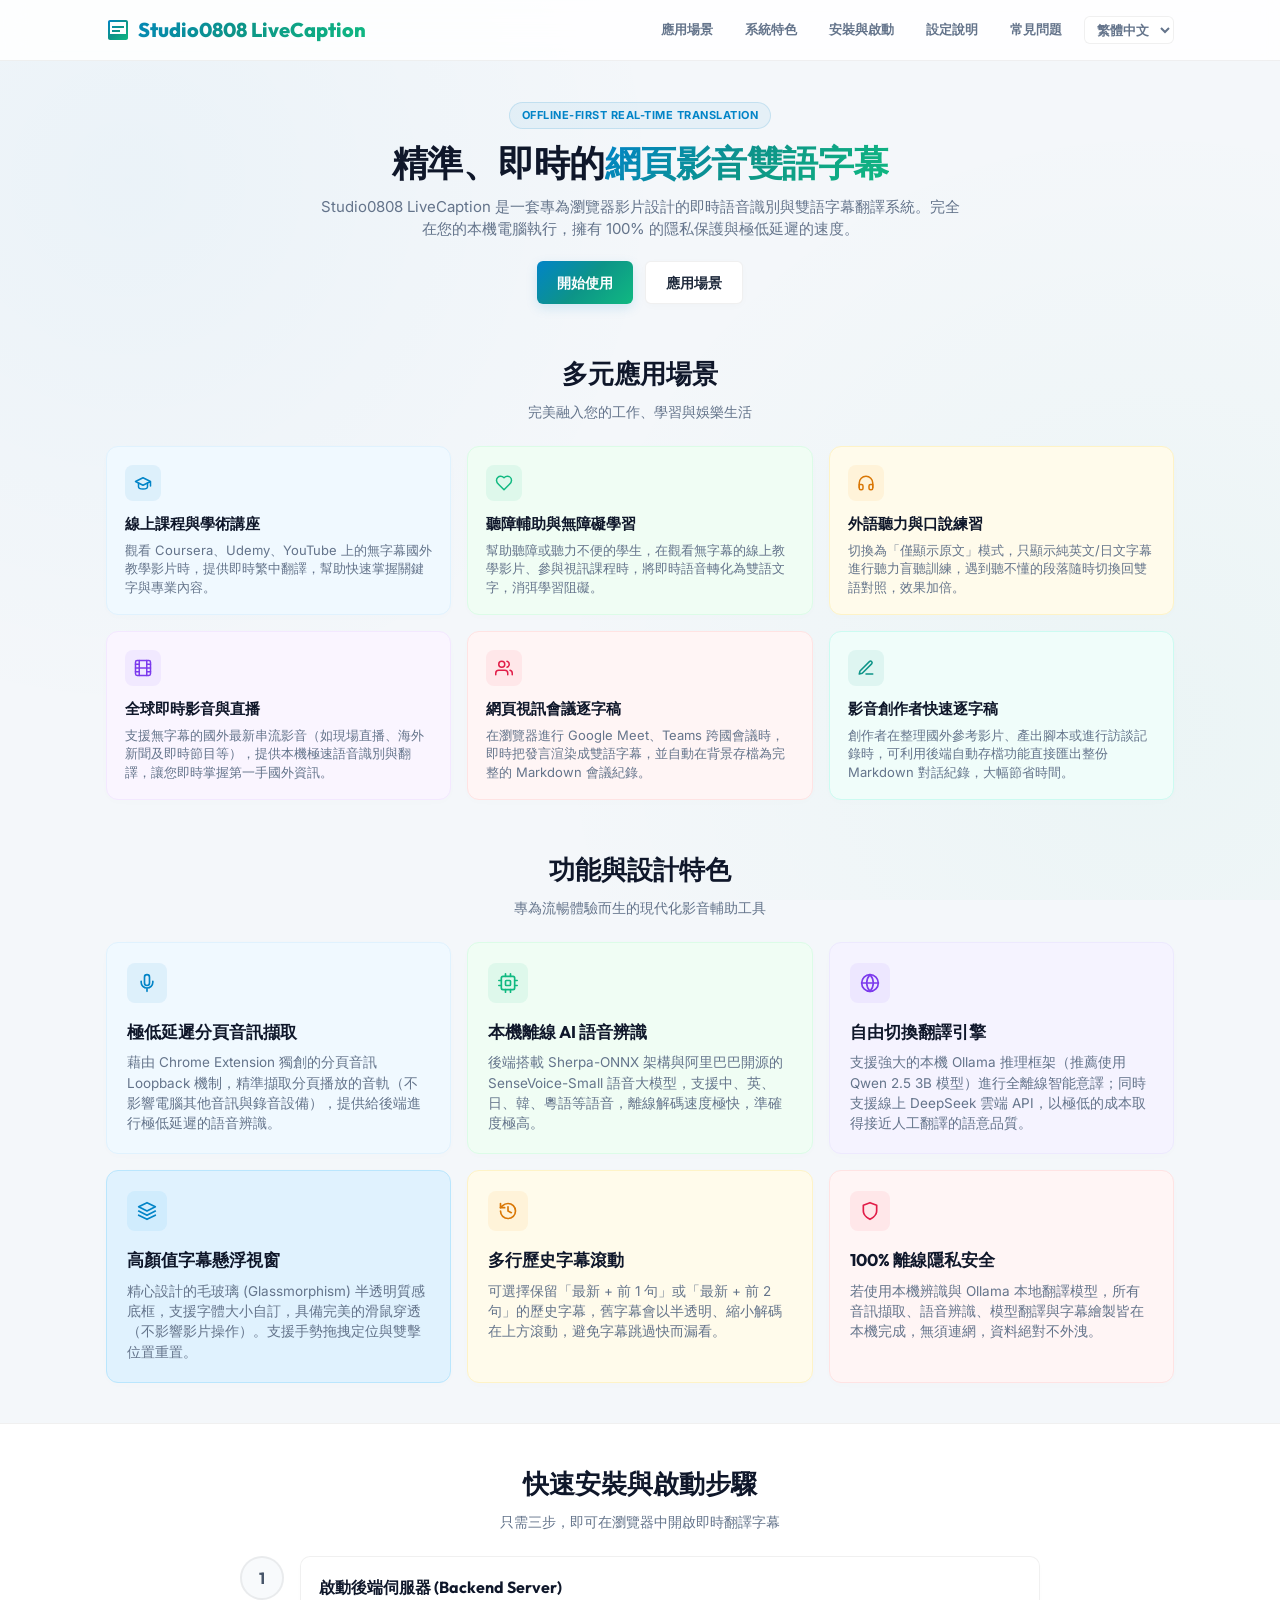
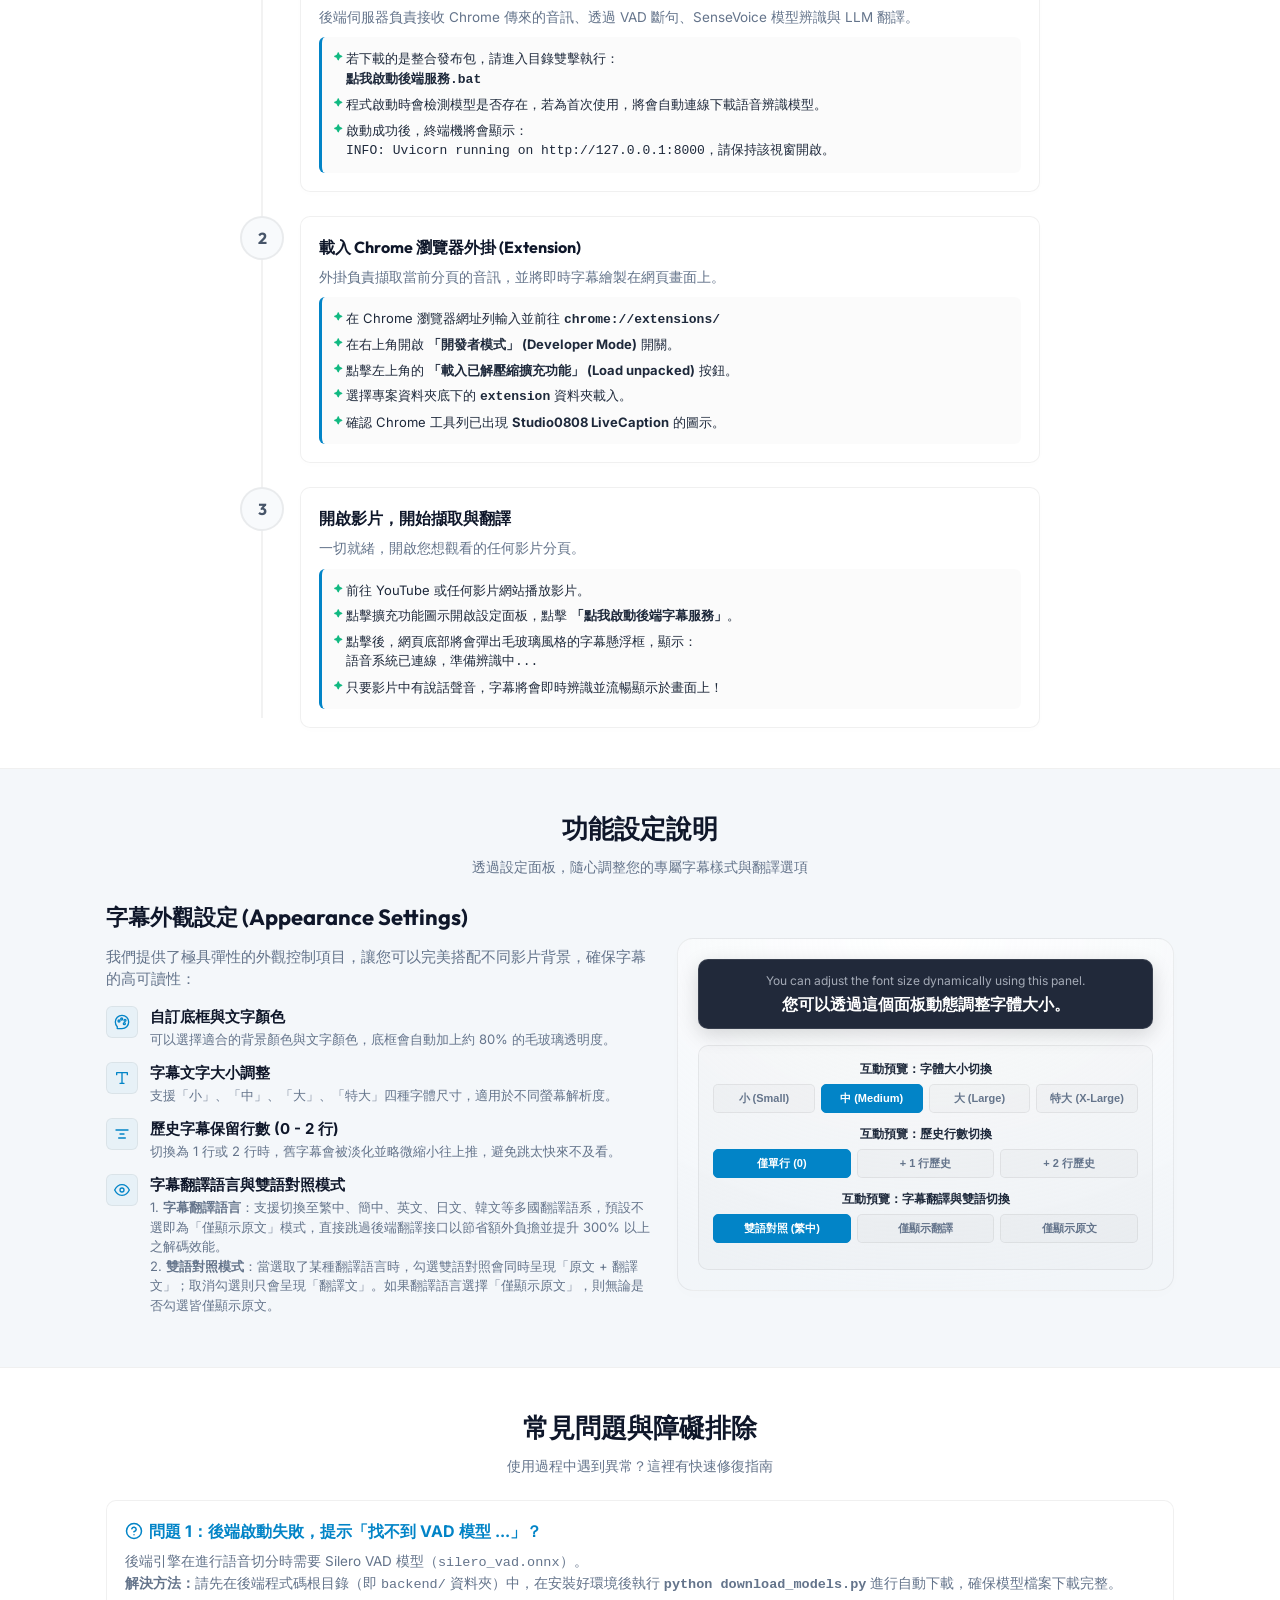
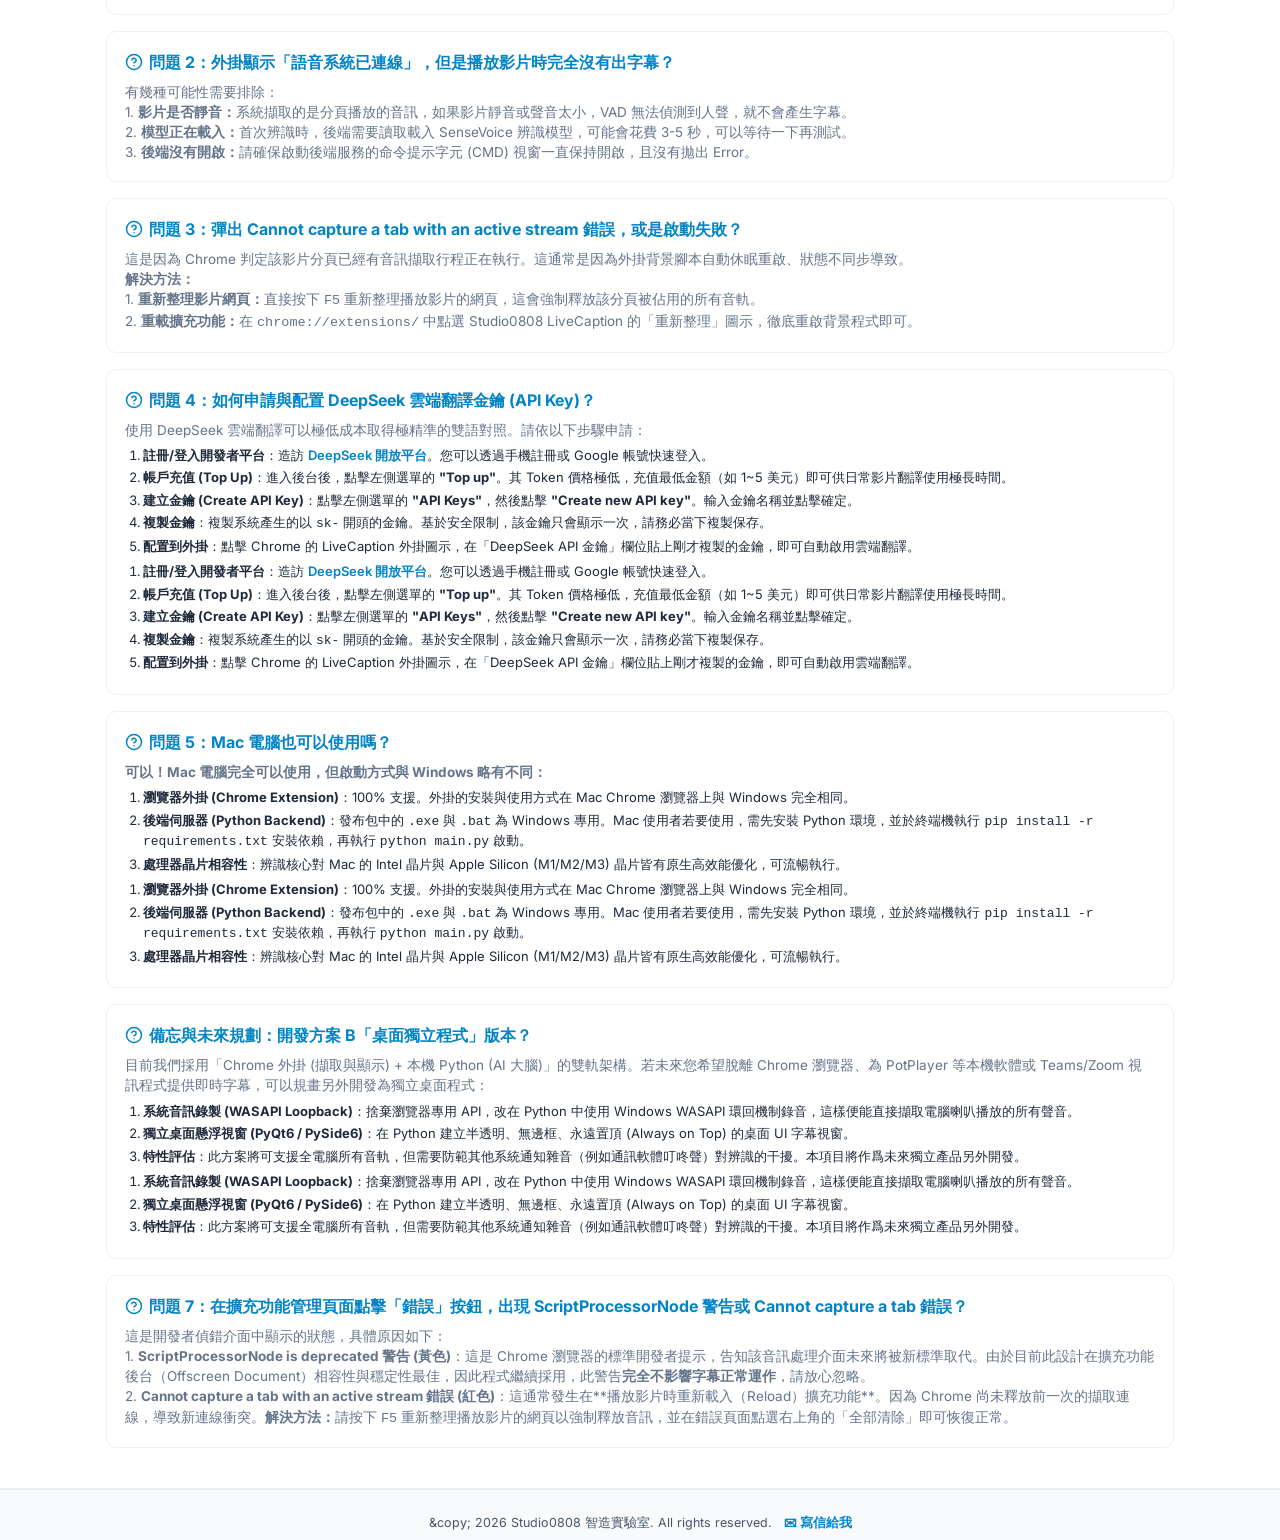
==== commit 6d343e91: "docs: add FAQ Q7 explaining ScriptProcessorNode deprecation warning and tabCapture stream conflict" ====
--- a/backend/docs/index.html
+++ b/backend/docs/index.html
@@ -1368,6 +1368,19 @@
               <li><strong>獨立桌面懸浮視窗 (PyQt6 / PySide6)</strong>：在 Python 建立半透明、無邊框、永遠置頂 (Always on Top) 的桌面 UI 字幕視窗。</li>
               <li><strong>特性評估</strong>：此方案將可支援全電腦所有音軌，但需要防範其他系統通知雜音（例如通訊軟體叮咚聲）對辨識的干擾。本項目將作爲未來獨立產品另外開發。</li>
             </ol>
+          </p>
+        </div>
+
+        <!-- Q7 (Console Developer Errors/Warnings) -->
+        <div class="faq-card">
+          <h4>
+            <svg width="18" height="18" viewBox="0 0 24 24" fill="none" stroke="currentColor" stroke-width="2" stroke-linecap="round" stroke-linejoin="round"><circle cx="12" cy="12" r="10"/><path d="M9.09 9a3 3 0 0 1 5.83 1c0 2-3 3-3 3"/><line x1="12" x2="12.01" y1="17" y2="17"/></svg>
+            <span data-i18n="faq7-title">問題 7：在擴充功能管理頁面點擊「錯誤」按鈕，出現 ScriptProcessorNode 警告或 Cannot capture a tab 錯誤？</span>
+          </h4>
+          <p data-i18n="faq7-desc">
+            這是開發者偵錯介面中顯示的狀態，具體原因如下：<br>
+            1. <strong>ScriptProcessorNode is deprecated 警告 (黃色)</strong>：這是 Chrome 瀏覽器的標準開發者提示，告知該音訊處理介面未來將被新標準取代。由於目前此設計在擴充功能後台（Offscreen Document）相容性與穩定性最佳，因此程式繼續採用，此警告<strong>完全不影響字幕正常運作</strong>，請放心忽略。<br>
+            2. <strong>Cannot capture a tab with an active stream 錯誤 (紅色)</strong>：這通常發生在**播放影片時重新載入（Reload）擴充功能**。因為 Chrome 尚未釋放前一次的擷取連線，導致新連線衝突。<strong>解決方法：</strong>請按下 <code>F5</code> 重新整理播放影片的網頁以強制釋放音訊，並在錯誤頁面點選右上角的「全部清除」即可恢復正常。
           </p>
         </div>
       </div>
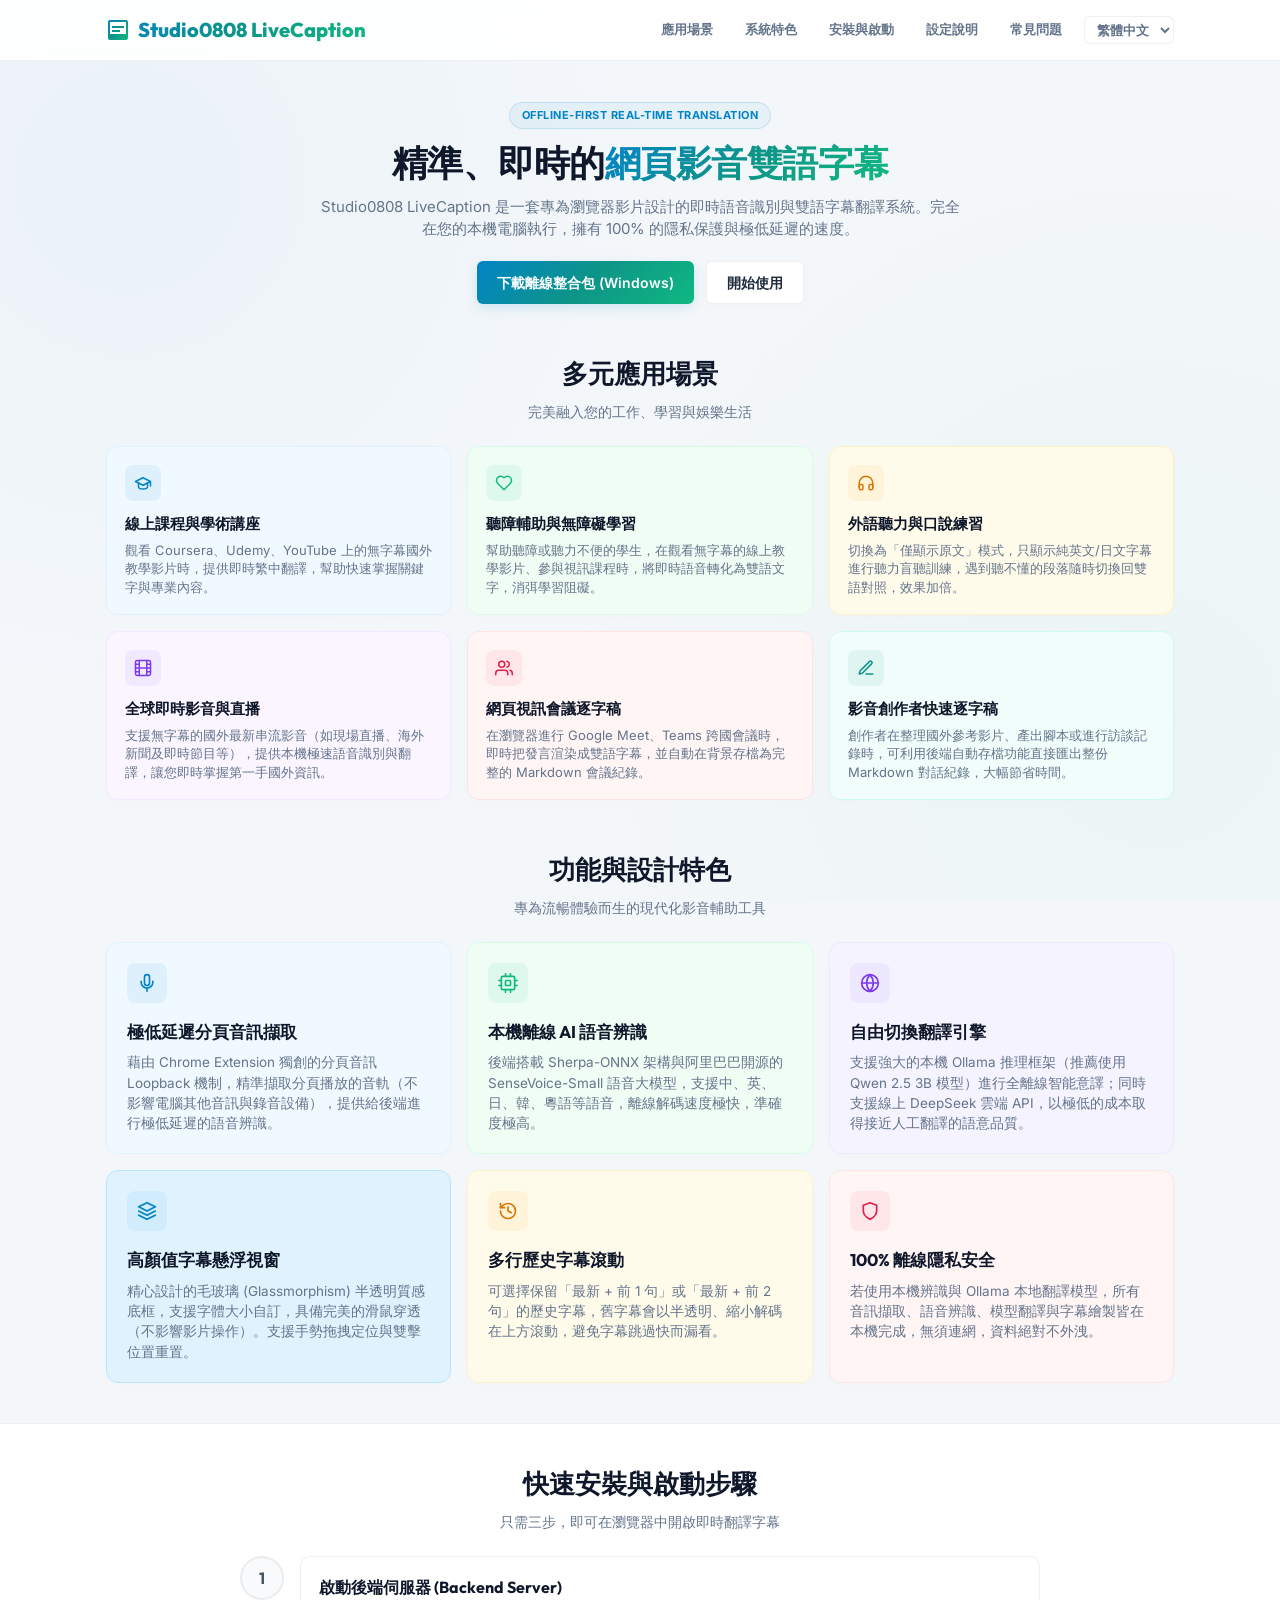
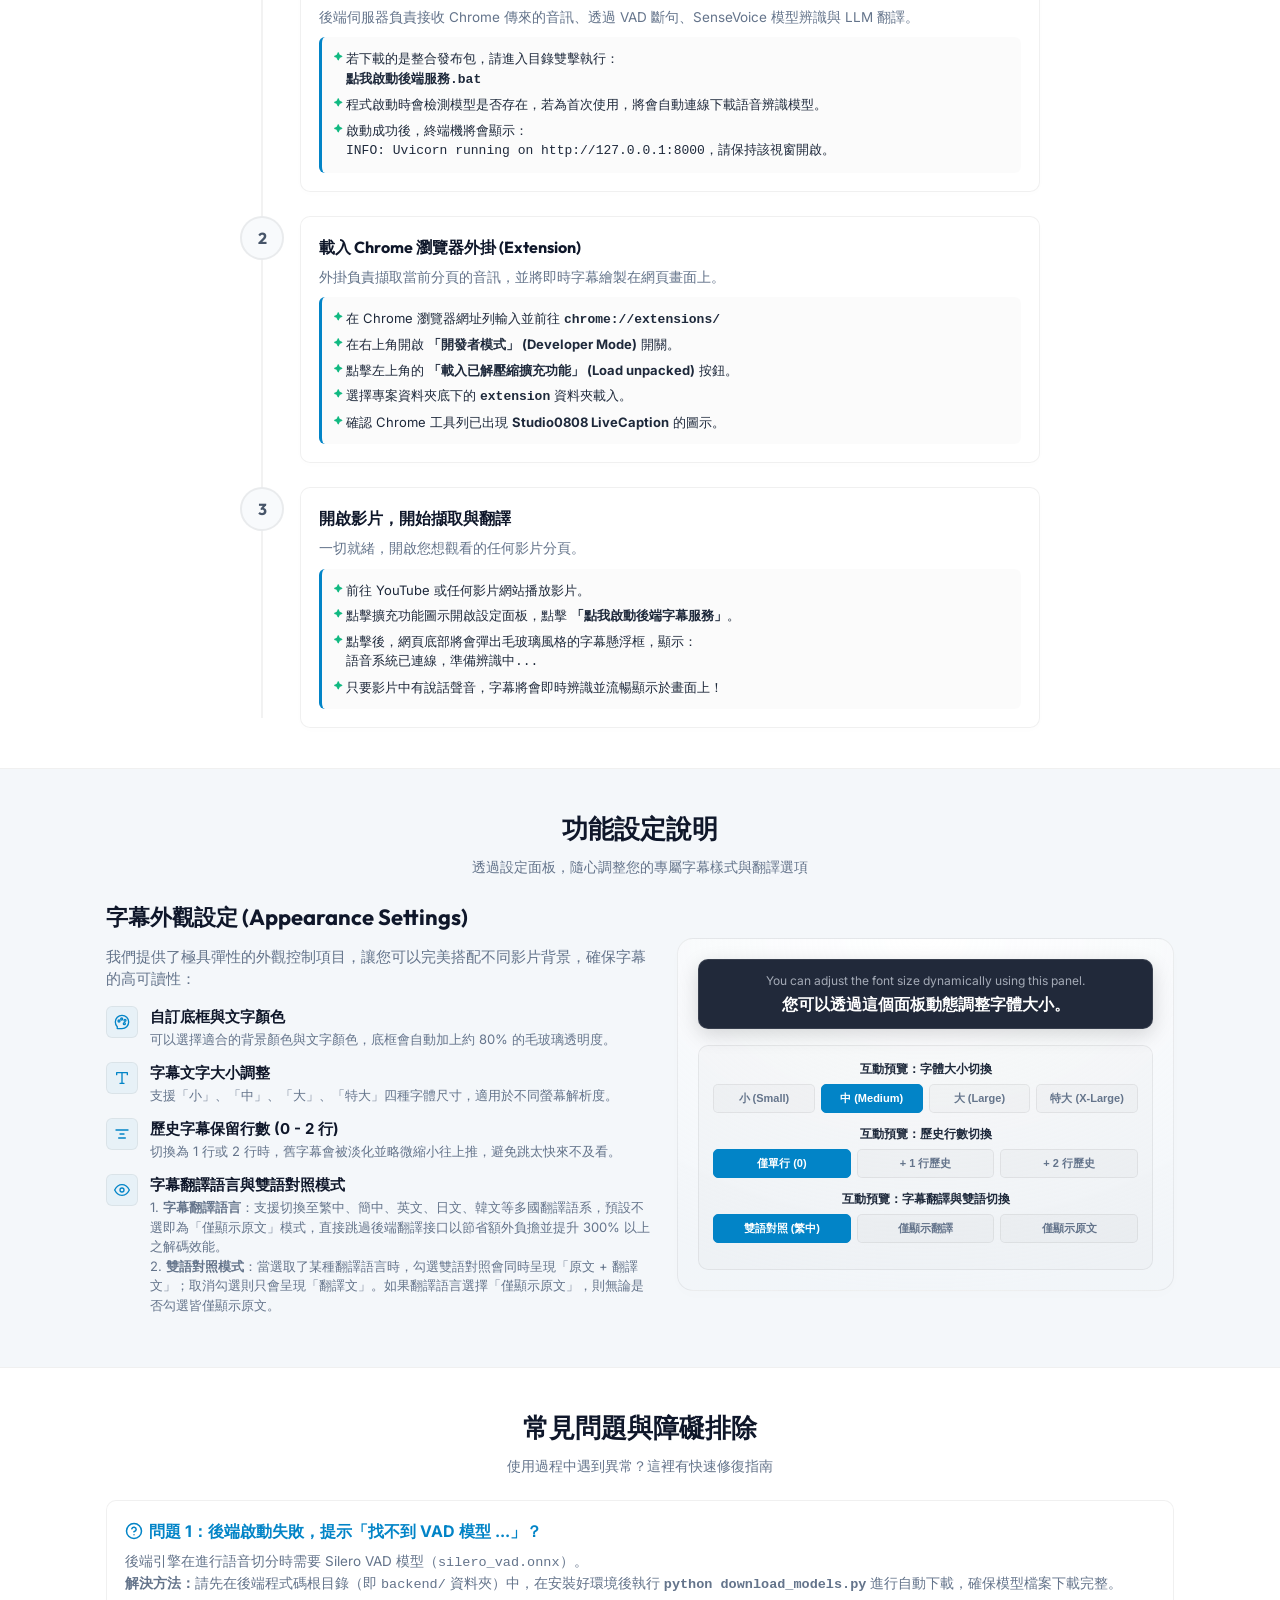
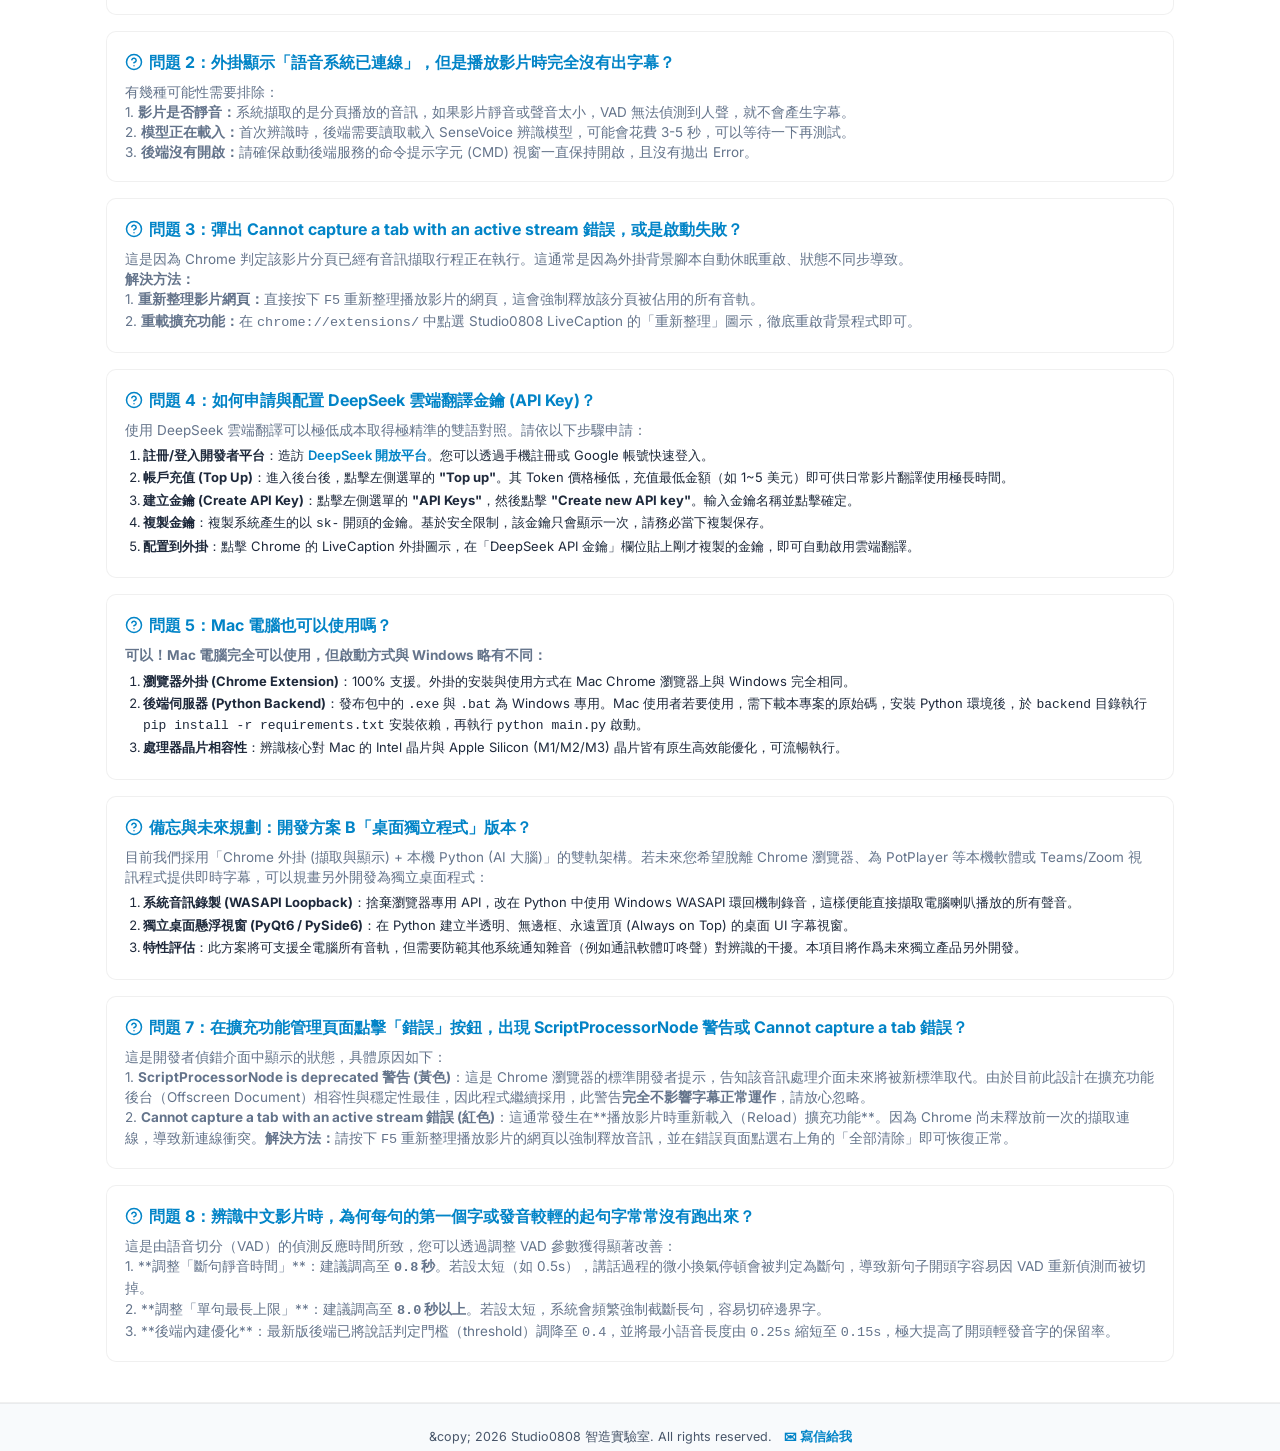
==== commit 37055230: "fix: repair duplicate rendering in FAQ and add missing macOS Python dependencies" ====
--- a/backend/docs/index.html
+++ b/backend/docs/index.html
@@ -719,7 +719,7 @@
       gap: 6px;
     }
 
-    .faq-card p {
+    .faq-card p, .faq-card .faq-desc {
       color: var(--text-secondary);
       font-size: 13.5px;
       line-height: 1.5;
@@ -907,8 +907,8 @@
       <h1 data-i18n="hero-title">精準、即時的<span>網頁影音雙語字幕</span></h1>
       <p data-i18n="hero-desc">Studio0808 LiveCaption 是一套專為瀏覽器影片設計的即時語音識別與雙語字幕翻譯系統。完全在您的本機電腦執行，擁有 100% 的隱私保護與極低延遲的速度。</p>
       <div class="hero-buttons">
-        <a href="#steps" class="btn btn-primary" data-i18n="btn-start">開始使用</a>
-        <a href="#scenarios" class="btn btn-secondary" data-i18n="btn-scenarios">應用場景</a>
+        <a href="https://drive.google.com/file/d/1mepxzOthPV2NeWjwenk8yNsSSB0vaJGF/view?usp=sharing" target="_blank" class="btn btn-primary" data-i18n="btn-download">下載離線整合包 (Windows)</a>
+        <a href="#steps" class="btn btn-secondary" data-i18n="btn-start">開始使用</a>
       </div>
     </div>
   </section>
@@ -1327,7 +1327,7 @@
             <svg width="18" height="18" viewBox="0 0 24 24" fill="none" stroke="currentColor" stroke-width="2" stroke-linecap="round" stroke-linejoin="round"><circle cx="12" cy="12" r="10"/><path d="M9.09 9a3 3 0 0 1 5.83 1c0 2-3 3-3 3"/><line x1="12" x2="12.01" y1="17" y2="17"/></svg>
             <span data-i18n="faq4-title">問題 4：如何申請與配置 DeepSeek 雲端翻譯金鑰 (API Key)？</span>
           </h4>
-          <p data-i18n="faq4-desc">
+          <div class="faq-desc" data-i18n="faq4-desc">
             使用 DeepSeek 雲端翻譯可以極低成本取得極精準的雙語對照。請依以下步驟申請：
             <ol>
               <li><strong>註冊/登入開發者平台</strong>：造訪 <a href="https://platform.deepseek.com/" target="_blank" style="color:#0284c7; text-decoration:none; font-weight:600;">DeepSeek 開放平台</a>。您可以透過手機註冊或 Google 帳號快速登入。</li>
@@ -1336,7 +1336,7 @@
               <li><strong>複製金鑰</strong>：複製系統產生的以 <code>sk-</code> 開頭的金鑰。基於安全限制，該金鑰只會顯示一次，請務必當下複製保存。</li>
               <li><strong>配置到外掛</strong>：點擊 Chrome 的 LiveCaption 外掛圖示，在「DeepSeek API 金鑰」欄位貼上剛才複製的金鑰，即可自動啟用雲端翻譯。</li>
             </ol>
-          </p>
+          </div>
         </div>
 
         <!-- Q5 (Mac Support) -->
@@ -1345,14 +1345,14 @@
             <svg width="18" height="18" viewBox="0 0 24 24" fill="none" stroke="currentColor" stroke-width="2" stroke-linecap="round" stroke-linejoin="round"><circle cx="12" cy="12" r="10"/><path d="M9.09 9a3 3 0 0 1 5.83 1c0 2-3 3-3 3"/><line x1="12" x2="12.01" y1="17" y2="17"/></svg>
             <span data-i18n="faq5-title">問題 5：Mac 電腦也可以使用嗎？</span>
           </h4>
-          <p data-i18n="faq5-desc">
+          <div class="faq-desc" data-i18n="faq5-desc">
             <strong>可以！Mac 電腦完全可以使用，但啟動方式與 Windows 略有不同：</strong>
             <ol>
               <li><strong>瀏覽器外掛 (Chrome Extension)</strong>：100% 支援。外掛的安裝與使用方式在 Mac Chrome 瀏覽器上與 Windows 完全相同。</li>
               <li><strong>後端伺服器 (Python Backend)</strong>：發布包中的 <code>.exe</code> 與 <code>.bat</code> 為 Windows 專用。Mac 使用者若要使用，需先安裝 Python 環境，並於終端機執行 <code>pip install -r requirements.txt</code> 安裝依賴，再執行 <code>python main.py</code> 啟動。</li>
               <li><strong>處理器晶片相容性</strong>：辨識核心對 Mac 的 Intel 晶片與 Apple Silicon (M1/M2/M3) 晶片皆有原生高效能優化，可流暢執行。</li>
             </ol>
-          </p>
+          </div>
         </div>
 
         <!-- Q6 (Roadmap Memo) -->
@@ -1361,15 +1361,16 @@
             <svg width="18" height="18" viewBox="0 0 24 24" fill="none" stroke="currentColor" stroke-width="2" stroke-linecap="round" stroke-linejoin="round"><circle cx="12" cy="12" r="10"/><path d="M9.09 9a3 3 0 0 1 5.83 1c0 2-3 3-3 3"/><line x1="12" x2="12.01" y1="17" y2="17"/></svg>
             <span data-i18n="faq6-title">備忘與未來規劃：開發方案 B「桌面獨立程式」版本？</span>
           </h4>
-          <p data-i18n="faq6-desc">
+          <div class="faq-desc" data-i18n="faq6-desc">
             目前我們採用「Chrome 外掛 (擷取與顯示) + 本機 Python (AI 大腦)」的雙軌架構。若未來您希望脫離 Chrome 瀏覽器、為 PotPlayer 等本機軟體或 Teams/Zoom 視訊程式提供即時字幕，可以規畫另外開發為獨立桌面程式：
             <ol>
               <li><strong>系統音訊錄製 (WASAPI Loopback)</strong>：捨棄瀏覽器專用 API，改在 Python 中使用 Windows WASAPI 環回機制錄音，這樣便能直接擷取電腦喇叭播放的所有聲音。</li>
               <li><strong>獨立桌面懸浮視窗 (PyQt6 / PySide6)</strong>：在 Python 建立半透明、無邊框、永遠置頂 (Always on Top) 的桌面 UI 字幕視窗。</li>
               <li><strong>特性評估</strong>：此方案將可支援全電腦所有音軌，但需要防範其他系統通知雜音（例如通訊軟體叮咚聲）對辨識的干擾。本項目將作爲未來獨立產品另外開發。</li>
             </ol>
-          </p>
-        </div>
+          </div>
+        </div>
+
 
         <!-- Q7 (Console Developer Errors/Warnings) -->
         <div class="faq-card">
@@ -1381,6 +1382,20 @@
             這是開發者偵錯介面中顯示的狀態，具體原因如下：<br>
             1. <strong>ScriptProcessorNode is deprecated 警告 (黃色)</strong>：這是 Chrome 瀏覽器的標準開發者提示，告知該音訊處理介面未來將被新標準取代。由於目前此設計在擴充功能後台（Offscreen Document）相容性與穩定性最佳，因此程式繼續採用，此警告<strong>完全不影響字幕正常運作</strong>，請放心忽略。<br>
             2. <strong>Cannot capture a tab with an active stream 錯誤 (紅色)</strong>：這通常發生在**播放影片時重新載入（Reload）擴充功能**。因為 Chrome 尚未釋放前一次的擷取連線，導致新連線衝突。<strong>解決方法：</strong>請按下 <code>F5</code> 重新整理播放影片的網頁以強制釋放音訊，並在錯誤頁面點選右上角的「全部清除」即可恢復正常。
+          </p>
+        </div>
+
+        <!-- Q8 (VAD Segmenting/Missing Initial Word) -->
+        <div class="faq-card">
+          <h4>
+            <svg width="18" height="18" viewBox="0 0 24 24" fill="none" stroke="currentColor" stroke-width="2" stroke-linecap="round" stroke-linejoin="round"><circle cx="12" cy="12" r="10"/><path d="M9.09 9a3 3 0 0 1 5.83 1c0 2-3 3-3 3"/><line x1="12" x2="12.01" y1="17" y2="17"/></svg>
+            <span data-i18n="faq8-title">問題 8：辨識中文影片時，為何每句的第一個字或發音較輕的起句字常常沒有跑出來？</span>
+          </h4>
+          <p data-i18n="faq8-desc">
+            這是由語音切分（VAD）的偵測反應時間所致，您可以透過調整 VAD 參數獲得顯著改善：<br>
+            1. **調整「斷句靜音時間」**：建議調高至 <strong><code>0.8</code> 秒</strong>。若設太短（如 0.5s），講話過程的微小換氣停頓會被判定為斷句，導致新句子開頭字容易因 VAD 重新偵測而被切掉。<br>
+            2. **調整「單句最長上限」**：建議調高至 <strong><code>8.0</code> 秒以上</strong>。若設太短，系統會頻繁強制截斷長句，容易切碎邊界字。<br>
+            3. **後端內建優化**：最新版後端已將說話判定門檻（threshold）調降至 <code>0.4</code>，並將最小語音長度由 <code>0.25s</code> 縮短至 <code>0.15s</code>，極大提高了開頭輕發音字的保留率。
           </p>
         </div>
       </div>
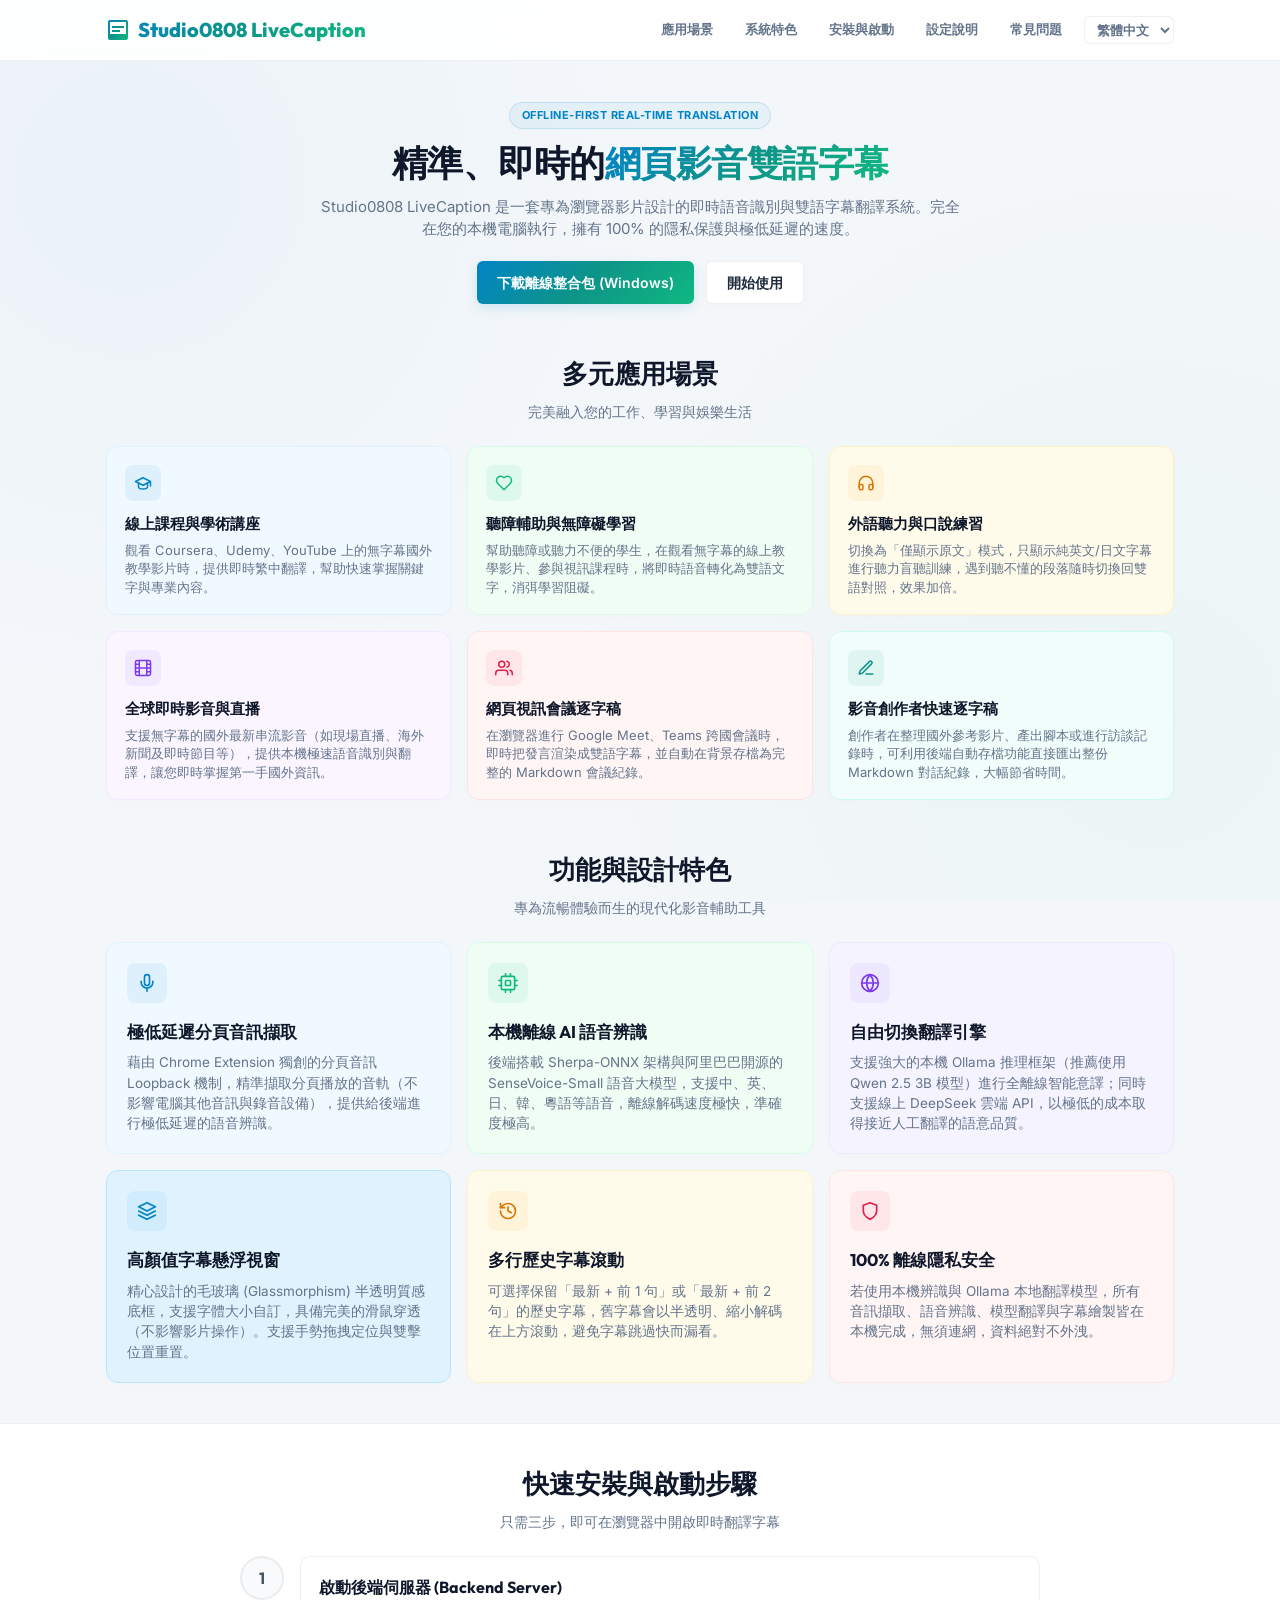
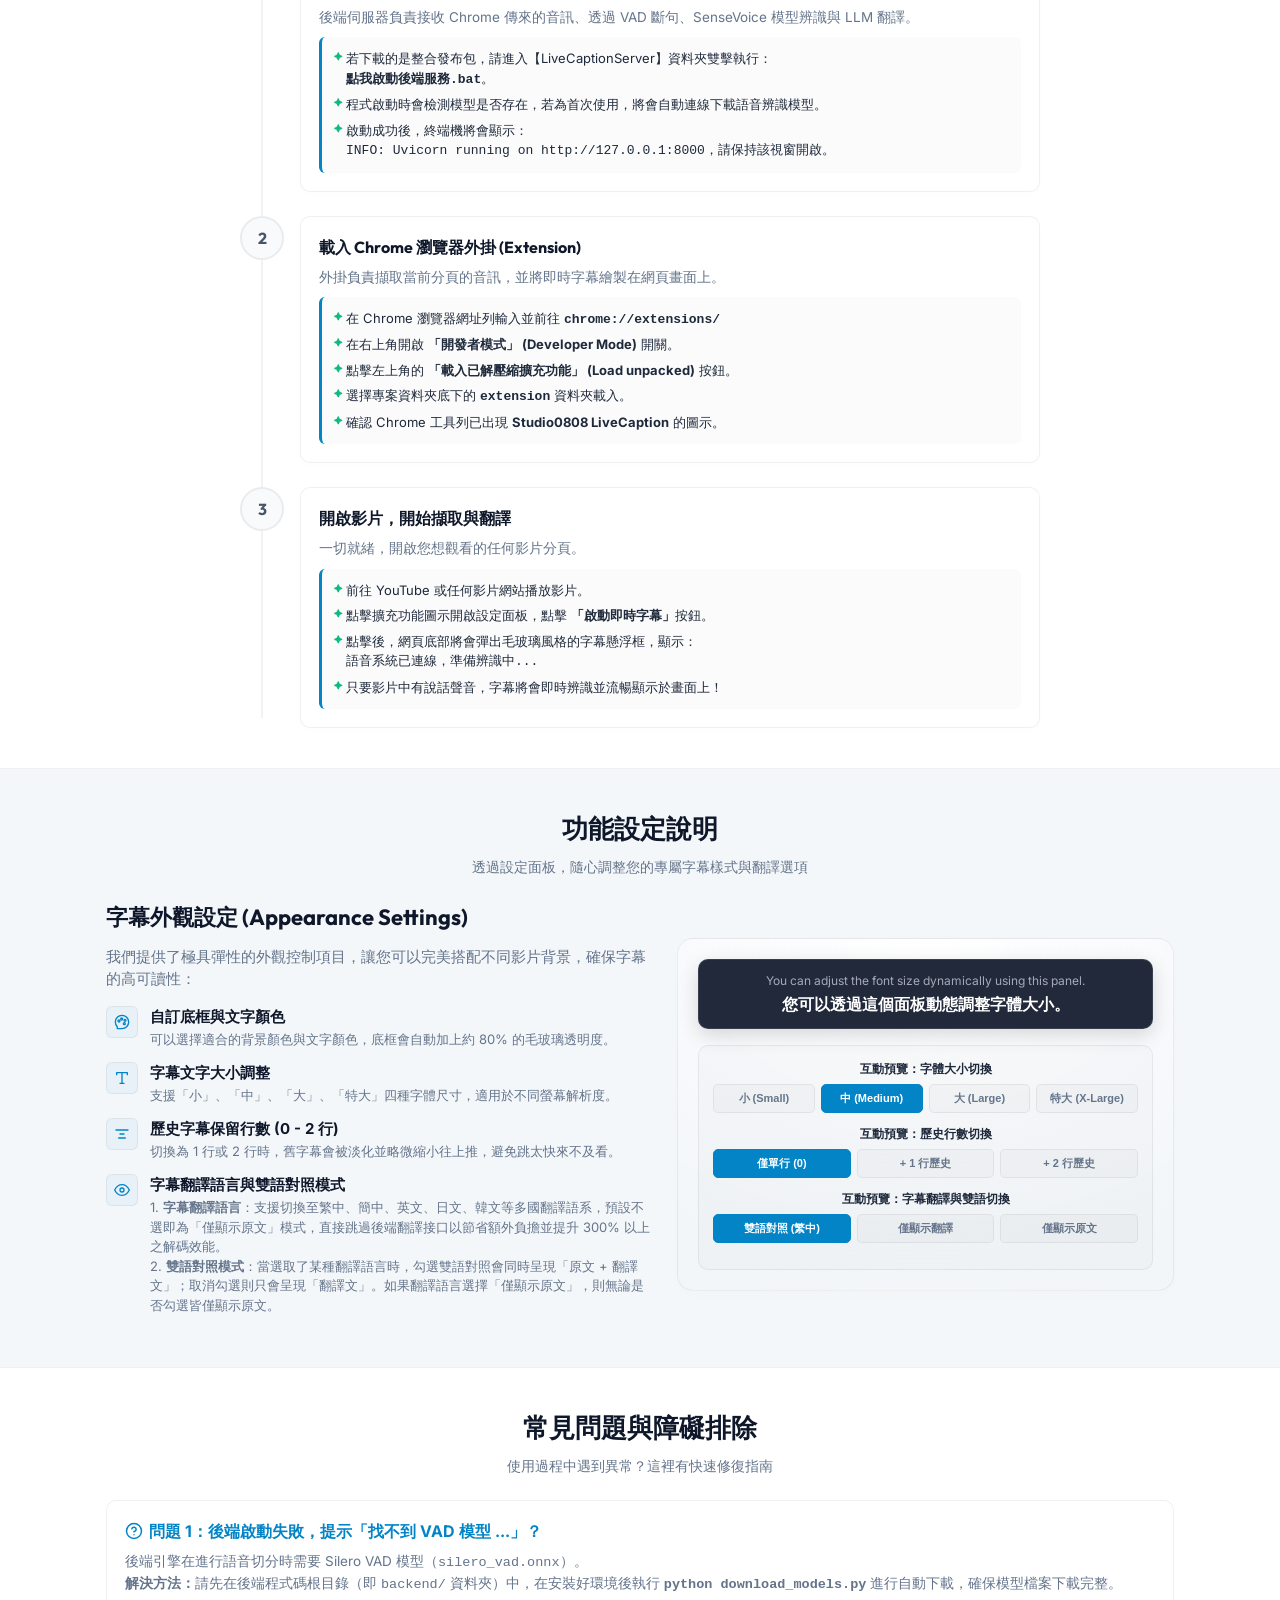
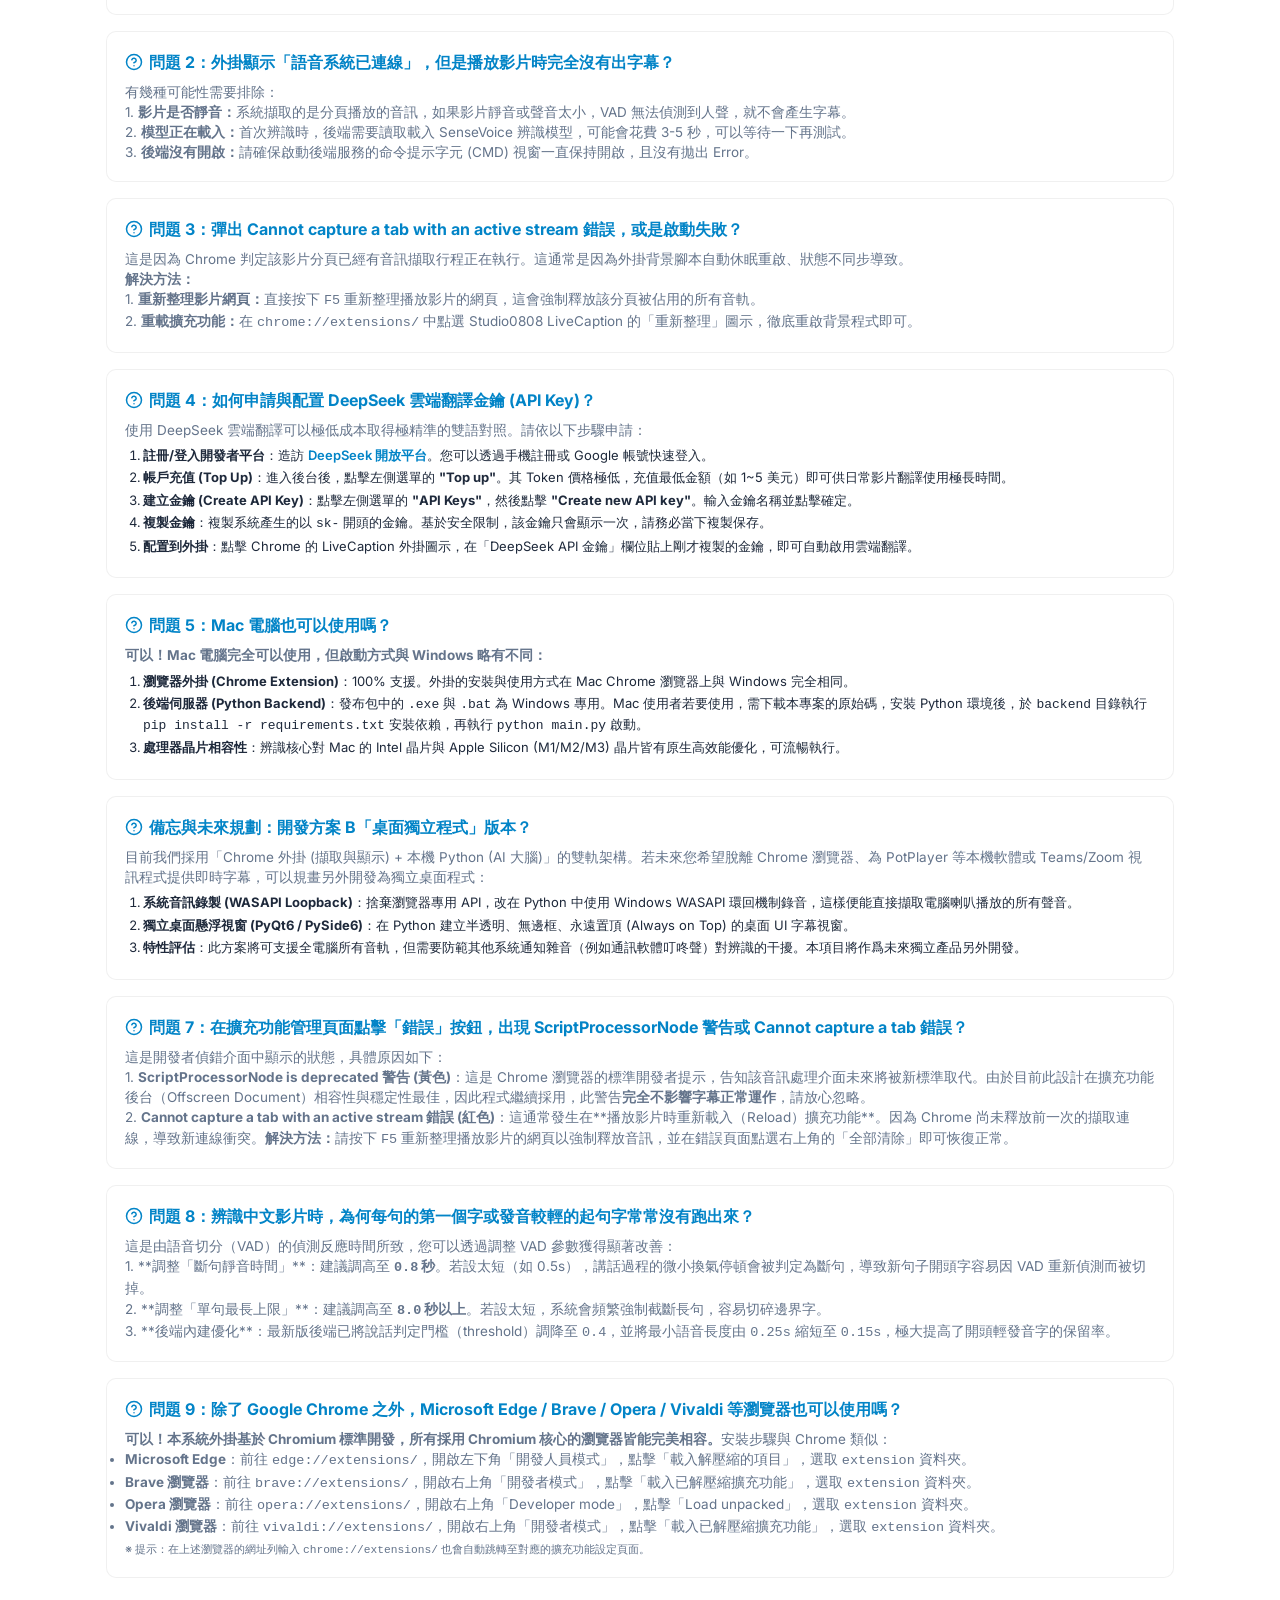
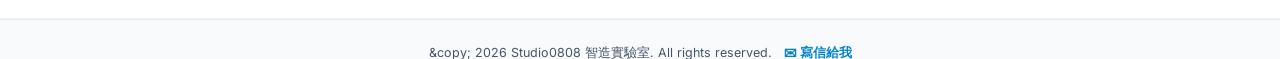
==== commit 4192d25e: "docs: clarify setup step 1 folder path and update step 3 button name in manual" ====
--- a/backend/docs/index.html
+++ b/backend/docs/index.html
@@ -1109,7 +1109,7 @@
             <p>後端伺服器負責接收 Chrome 傳來的音訊、透過 VAD 斷句、SenseVoice 模型辨識與 LLM 翻譯。</p>
             <div class="step-details">
               <ul>
-                <li>若下載的是整合發布包，請進入目錄雙擊執行：<br><strong><code>點我啟動後端服務.bat</code></strong></li>
+                <li>若下載的是整合發布包，請進入【LiveCaptionServer】資料夾雙擊執行：<br><strong><code>點我啟動後端服務.bat</code></strong>。</li>
                 <li>程式啟動時會檢測模型是否存在，若為首次使用，將會自動連線下載語音辨識模型。</li>
                 <li>啟動成功後，終端機將會顯示：<br><code>INFO: Uvicorn running on http://127.0.0.1:8000</code>，請保持該視窗開啟。</li>
               </ul>
@@ -1144,7 +1144,7 @@
             <div class="step-details">
               <ul>
                 <li>前往 YouTube 或任何影片網站播放影片。</li>
-                <li>點擊擴充功能圖示開啟設定面板，點擊 <strong>「點我啟動後端字幕服務」</strong>。</li>
+                <li>點擊擴充功能圖示開啟設定面板，點擊 <strong>「啟動即時字幕」</strong>按鈕。</li>
                 <li>點擊後，網頁底部將會彈出毛玻璃風格的字幕懸浮框，顯示：<br><code>語音系統已連線，準備辨識中...</code></li>
                 <li>只要影片中有說話聲音，字幕將會即時辨識並流暢顯示於畫面上！</li>
               </ul>
@@ -1398,7 +1398,26 @@
             3. **後端內建優化**：最新版後端已將說話判定門檻（threshold）調降至 <code>0.4</code>，並將最小語音長度由 <code>0.25s</code> 縮短至 <code>0.15s</code>，極大提高了開頭輕發音字的保留率。
           </p>
         </div>
+
+        <!-- Q9 (Other Chromium Browsers) -->
+        <div class="faq-card">
+          <h4>
+            <svg width="18" height="18" viewBox="0 0 24 24" fill="none" stroke="currentColor" stroke-width="2" stroke-linecap="round" stroke-linejoin="round"><circle cx="12" cy="12" r="10"/><path d="M9.09 9a3 3 0 0 1 5.83 1c0 2-3 3-3 3"/><line x1="12" x2="12.01" y1="17" y2="17"/></svg>
+            <span data-i18n="faq9-title">問題 9：除了 Google Chrome 之外，Microsoft Edge / Brave / Opera / Vivaldi 等瀏覽器也可以使用嗎？</span>
+          </h4>
+          <div class="faq-desc" data-i18n="faq9-desc">
+            <strong>可以！本系統外掛基於 Chromium 標準開發，所有採用 Chromium 核心的瀏覽器皆能完美相容。</strong>安裝步驟與 Chrome 類似：
+            <ul>
+              <li><strong>Microsoft Edge</strong>：前往 <code>edge://extensions/</code>，開啟左下角「開發人員模式」，點擊「載入解壓縮的項目」，選取 <code>extension</code> 資料夾。</li>
+              <li><strong>Brave 瀏覽器</strong>：前往 <code>brave://extensions/</code>，開啟右上角「開發者模式」，點擊「載入已解壓縮擴充功能」，選取 <code>extension</code> 資料夾。</li>
+              <li><strong>Opera 瀏覽器</strong>：前往 <code>opera://extensions/</code>，開啟右上角「Developer mode」，點擊「Load unpacked」，選取 <code>extension</code> 資料夾。</li>
+              <li><strong>Vivaldi 瀏覽器</strong>：前往 <code>vivaldi://extensions/</code>，開啟右上角「開發者模式」，點擊「載入已解壓縮擴充功能」，選取 <code>extension</code> 資料夾。</li>
+            </ul>
+            <small>※ 提示：在上述瀏覽器的網址列輸入 <code>chrome://extensions/</code> 也會自動跳轉至對應的擴充功能設定頁面。</small>
+          </div>
+        </div>
       </div>
+
     </div>
   </section>
 
